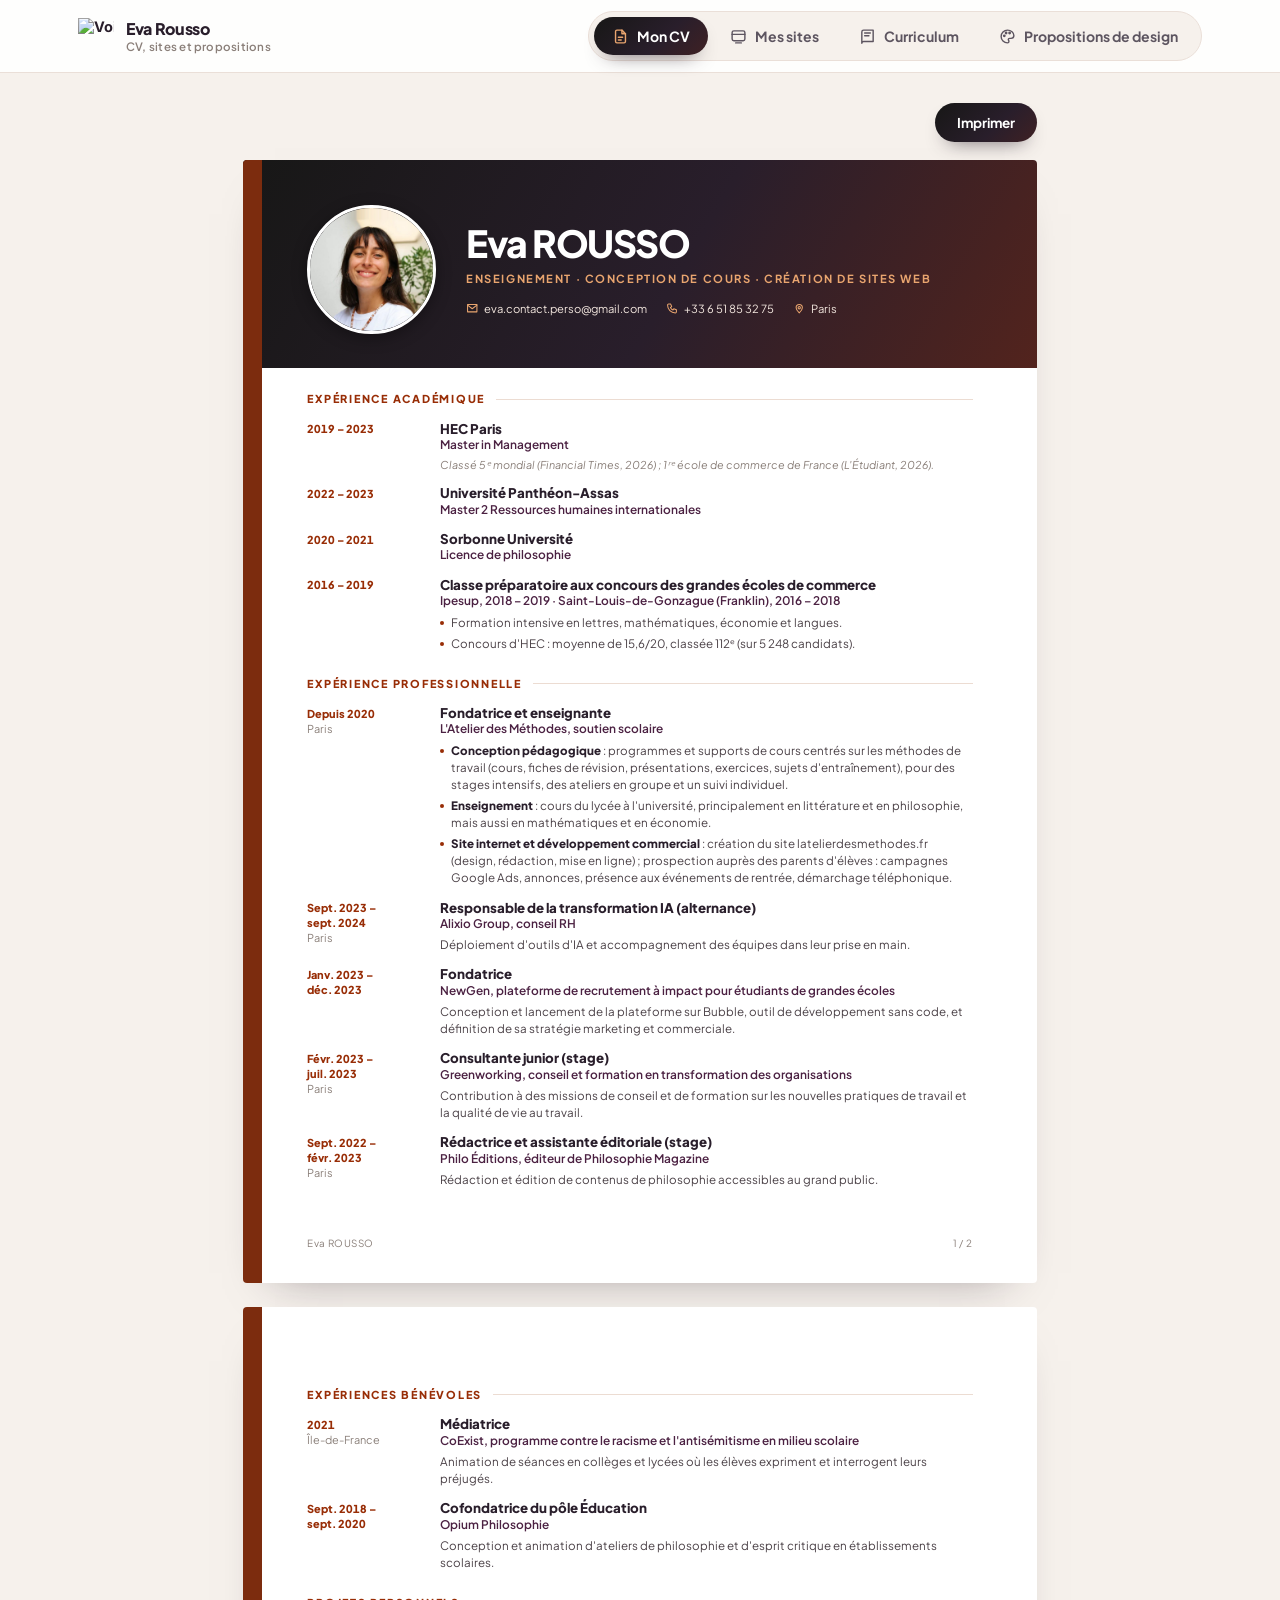
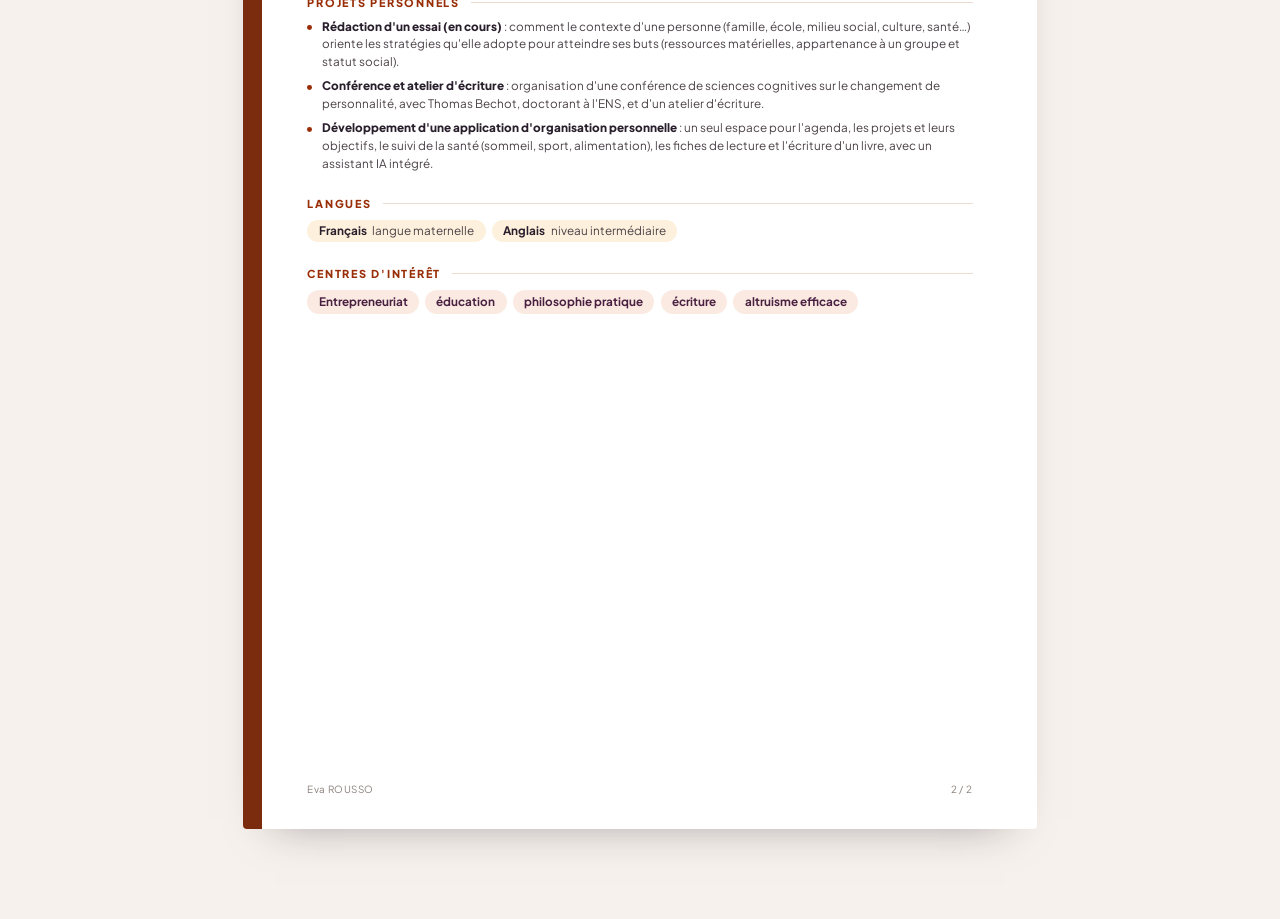
==== index.html @ 0d341af8 "Add files via upload" ====
<!doctype html>
<html lang="en">
<head>
<meta charset="utf-8">
<meta name="viewport" content="width=device-width, initial-scale=1">
<title>Eva · CV, sites et propositions de design</title>
<link rel="icon" href="data:image/svg+xml,%3Csvg xmlns='http://www.w3.org/2000/svg' viewBox='0 0 64 64'%3E%3Cdefs%3E%3CradialGradient id='g' cx='35%25' cy='30%25' r='80%25'%3E%3Cstop offset='0' stop-color='%23d9591f'/%3E%3Cstop offset='1' stop-color='%23982d06'/%3E%3C/radialGradient%3E%3C/defs%3E%3Ccircle cx='32' cy='32' r='30' fill='url(%23g)'/%3E%3C/svg%3E">
<link rel="preconnect" href="https://fonts.googleapis.com">
<link rel="preconnect" href="https://fonts.gstatic.com" crossorigin>
<link href="https://fonts.googleapis.com/css2?family=Archivo:wght@500;800;900&family=Bricolage+Grotesque:wght@500;700;800&family=DM+Sans:wght@400;500;700&family=Figtree:wght@400;600;800&family=Inter:wght@400;500;700;800&family=Manrope:wght@500;700;800&family=Montserrat:wght@500;700;800;900&family=Nunito:wght@500;700;800&family=Outfit:wght@400;500;700;800&family=Plus+Jakarta+Sans:wght@400;500;700;800&family=Poppins:wght@500;700;800&family=Sen:wght@400;700;800&family=Sora:wght@400;600;700;800&family=Urbanist:wght@500;700;900&display=swap" rel="stylesheet">
<link rel="stylesheet" href="styles.css?v=1793704146">
<link rel="stylesheet" href="sections.css">
<link rel="stylesheet" href="course.css">
<link rel="stylesheet" href="guests.css">
<link rel="stylesheet" href="holistic.css">
<link rel="stylesheet" href="extras.css">
<link rel="stylesheet" href="pagewise.css">
<link rel="stylesheet" href="meta.css">
<link rel="stylesheet" href="cv-designs.css">
<link rel="stylesheet" href="site.css">
<link rel="stylesheet" href="curriculum.css">
</head>
<body>
<header id="metabar"></header>
<div id="app"></div>
<nav id="tb" class="tb" aria-label="Design switcher"></nav>
<script src="app.js?v=1793704146"></script>
<script src="pgdata.js"></script>
<script src="sections.js"></script>
<script src="pagewise.js"></script>
<script src="course.js"></script>
<script src="guests.js"></script>
<script src="holistic.js"></script>
<script src="extras.js"></script>
<script src="final.js"></script>
<script src="cv-data.js"></script>
<script src="cv-designs.js"></script>
<script src="cur-w1.js"></script>
<script src="cur-w2.js"></script>
<script src="cur-w3.js"></script>
<script src="cur-w4.js"></script>
<script src="cur-w5.js"></script>
<script src="cur-hw.js"></script>
<script src="curriculum.js"></script>
<script src="meta.js"></script>
</body>
</html>
---- styles.css ----
/* ===== VOICES UNVEILED PALETTE — measured on voicesunveiled.org (rendered colors, 8 pages) =====
   Core ........ aubergine #291e2b (text, header, footer, dark bands) · terracotta #c84409 (buttons, CTAs)
                 teal #1f757d (headings, links) · coral #cc5a5d (accent text)
   Supporting .. deep terracotta #982d06 · amber #d99058 · sand #e3b797 · plum #4b2142
                 cream #faf6ef · blush #fbf2ef · warm gray #6f6663 · white #ffffff
   Derived (tints/shades of the above, for borders and soft fills): #f6ebdf #efdfcf #eadfd3                */
:root{--aubergine:#291e2b;--terracotta:#c84409;--teal:#1f757d;--coral:#cc5a5d;--terracotta-deep:#982d06;--amber:#d99058;--sand:#e3b797;--plum:#4b2142;--cream:#faf6ef;--blush:#fbf2ef;--warm-gray:#6f6663;--white:#fff}
/* Brand palette from voicesunveiled.org: #c84409 · #1f757d · #291e2b (+ tints/shades of those) */
*{box-sizing:border-box}
html{scroll-behavior:smooth}
body{margin:0;background:#fff}
img{max-width:100%;display:block}
a{color:inherit}

/* ===== base site tokens ===== */
.site{
  --primary:var(--terracotta);--accent:var(--teal);--black:#171716;--deep:#291e2b;--deep2:#3f1d39;--g2:var(--deep2);--ink:#1d1220;--hi:#e9a56f;--soft:#fdf3ee;--hd:var(--fg);--dark:var(--deep);--navy:var(--deep);
  --bg:#fff;--fg:var(--aubergine);--mut:var(--warm-gray);--surf:#fff;--tint:#faeae2;--tint2:#f4d7c8;--line:#eadfd8;--alt:var(--soft);
  --r:14px;--fh:'Fraunces',serif;--fb:'Lato',sans-serif;--hw:600;--hc:none;--hls:-.015em;
  --sp:96px;--w:1120px;--hbg:rgba(255,255,255,.92);--hfg:var(--fg);--btn:var(--primary);--btn-fg:#fff;--btn-r:999px;
  --link:var(--primary);--shadow:0 12px 36px -16px rgba(41,30,43,.28);
  background:var(--bg);color:var(--fg);font:400 17px/1.65 var(--fb);min-height:100vh;overflow-x:hidden}
.site h1,.site h2,.site h3{font-family:var(--fh);font-weight:var(--hw);text-transform:var(--hc);letter-spacing:var(--hls);line-height:1.08;margin:0}
.site p{margin:0 0 1em}
.wrap{max-width:var(--w);margin:0 auto;padding:0 24px}
.eyebrow{font:700 12.5px/1 var(--fb);letter-spacing:.16em;text-transform:uppercase;color:var(--link);margin:0 0 18px}
.lead{font-size:1.2em;color:var(--mut);max-width:60ch}
.sec{padding:var(--sp) 0}
.sec.alt{background:var(--alt);color:var(--altfg,var(--fg))}
:where(.sec.alt) .pil-i,:where(.sec.alt) .post,:where(.sec.alt) .spk-i,:where(.sec.alt) .card,:where(.sec.alt) .amt{color:var(--fg)}
.sec.alt .sec-h .lead,.sec.alt .big p+footer{color:var(--altmut,var(--mut))}
.sec.alt .sec-h .eyebrow,.sec.alt .big footer{color:var(--altlink,var(--link))}
.sec.alt .cols p:first-child::first-letter{color:inherit}
.sec-h{margin-bottom:44px;max-width:760px}
.sec-h h2,.cta h2{font-size:clamp(30px,4vw,48px)}
.sec-h .lead{margin-top:18px}
.card{background:var(--surf);border:1px solid var(--line);border-radius:var(--r);padding:34px;box-shadow:var(--shadow)}
.card.dark{background:var(--navy);color:#fff;border-color:transparent}.card.dark .eyebrow{color:var(--hi)}
.card h3,.mv h3{font-size:clamp(24px,2.6vw,32px);margin-bottom:14px}
.btn{display:inline-flex;align-items:center;justify-content:center;gap:8px;padding:13px 26px;border-radius:var(--btn-r);font:700 15px/1 var(--fb);text-decoration:none;border:2px solid var(--btn);cursor:pointer;transition:transform .15s,box-shadow .15s,background .15s}
.btn.primary{background:var(--btn);color:var(--btn-fg)}
.btn.ghost{background:transparent;color:var(--btn);border-color:currentColor}
.btn.sm{padding:10px 20px;font-size:14px}.btn.lg{padding:17px 34px;font-size:16.5px}
.btn:hover{transform:translateY(-2px);box-shadow:0 10px 24px -10px rgba(0,0,0,.4)}
.actions{display:flex;gap:14px;flex-wrap:wrap;margin-top:30px}

/* ===== header ===== */
.hdr{position:sticky;top:0;z-index:30;background:var(--hbg);backdrop-filter:blur(12px);color:var(--hfg);border-bottom:1px solid var(--line)}
.hdr-in{display:flex;align-items:center;gap:28px;height:80px}
.brand{display:flex;align-items:center;gap:12px;text-decoration:none;font:var(--hw) 21px/1 var(--fh);letter-spacing:-.01em;white-space:nowrap}
.brand img{border-radius:12px}.brand em{font-style:normal;color:var(--link)}
.hdr nav{display:flex;gap:6px;margin-left:auto}
.hdr nav a{padding:8px 14px;border-radius:99px;text-decoration:none;font-weight:700;font-size:15px;opacity:.8}
.hdr nav a:hover,.hdr nav a.on{opacity:1;background:color-mix(in srgb,var(--primary) 12%,transparent)}
.h-center .hdr-in{flex-direction:column;height:auto;padding:18px 24px;gap:10px}
.h-center nav{margin:0}.h-center .btn{display:none}
.h-min .hdr{border:0;background:transparent;position:absolute;left:0;right:0}
.h-min .brand span{display:none}.h-min .hdr-in{height:96px}
.h-pill .hdr{background:transparent;border:0;top:14px;backdrop-filter:none;padding:0 16px}
.h-pill .hdr-in{height:64px;background:rgba(255,255,255,.65);backdrop-filter:blur(18px);border:1px solid rgba(255,255,255,.8);border-radius:999px;padding:0 10px 0 20px;max-width:980px;box-shadow:var(--shadow)}
.h-pill .brand img{width:36px;height:36px}
.h-side .hdr{position:fixed;left:0;top:0;bottom:0;width:272px;z-index:40;background:var(--primary);color:#fff;border:0;display:flex;backdrop-filter:none}
.h-side .hdr-in{flex-direction:column;align-items:flex-start;height:auto;padding:36px 28px;gap:36px;width:100%}
.h-side nav{flex-direction:column;margin:0;width:100%}.h-side nav a{font-size:18px;border-radius:10px}
.h-side .brand em{color:#f6dcc6}.h-side .btn.primary{background:#fff;color:var(--primary);border-color:#fff;margin-top:auto}
.h-side nav a:hover,.h-side nav a.on{background:rgba(255,255,255,.16)}
.h-side main,.h-side .ftr{margin-left:272px}
.ov .hdr{position:absolute;left:0;right:0;background:transparent;border:0;--hfg:#fff;backdrop-filter:none}
.ov .brand em{color:var(--hi)}.ov .hdr nav a:hover,.ov .hdr nav a.on{background:rgba(255,255,255,.18)}
.ov .btn.primary{background:#fff;color:var(--primary);border-color:#fff}

/* ===== hero ===== */
.hero{position:relative;overflow:hidden;padding:96px 0 150px;background:var(--hero-bg,var(--tint))}
.hero.dk{color:#fff}.dk .eyebrow{color:var(--hi)}.dk .lead{color:rgba(255,255,255,.88)}.dk .btn.ghost{color:#fff}.dk .btn.primary{background:#fff;color:var(--primary);border-color:#fff}
.hero-in{position:relative;z-index:2}
.edge{position:absolute;left:0;right:0;bottom:-1px;height:70px;background:var(--bg);z-index:1;pointer-events:none}
.e-curve{height:96px;clip-path:ellipse(58% 100% at 50% 100%)}
.e-slant{height:90px;clip-path:polygon(0 100%,100% 8%,100% 100%)}
.e-wave{height:100px;-webkit-mask:url("data:image/svg+xml,%3Csvg xmlns='http://www.w3.org/2000/svg' viewBox='0 0 1440 120' preserveAspectRatio='none'%3E%3Cpath d='M0 64c120 40 240 40 360 8s240-56 360-40 240 72 360 72 240-48 360-72v88H0Z'/%3E%3C/svg%3E") center/100% 100% no-repeat;mask:url("data:image/svg+xml,%3Csvg xmlns='http://www.w3.org/2000/svg' viewBox='0 0 1440 120' preserveAspectRatio='none'%3E%3Cpath d='M0 64c120 40 240 40 360 8s240-56 360-40 240 72 360 72 240-48 360-72v88H0Z'/%3E%3C/svg%3E") center/100% 100% no-repeat}
.e-line{height:0;border-bottom:6px solid var(--primary);background:none}
.e-none{display:none}
.hl{position:relative;display:inline-block}
.ov .hero{padding-top:190px}
.h-min .hero{padding-top:170px}
.hero h1{font-size:clamp(40px,5.8vw,78px);margin-bottom:26px;max-width:16ch}
.hero .lead{font-size:1.28em}
.hv-center{text-align:center}.hv-center h1,.hv-center .lead{margin-left:auto;margin-right:auto}.hv-center .actions{justify-content:center}
.hv-split .hero-in{display:grid;grid-template-columns:1.15fr .85fr;gap:56px;align-items:center}
.aside.card.qcard{margin:0;padding:44px;background:var(--navy);color:#fff}
.qcard blockquote{margin:0 0 18px;font:var(--hw) clamp(22px,2.6vw,31px)/1.3 var(--fh)}
.qcard figcaption{font-weight:700;font-size:13px;letter-spacing:.1em;text-transform:uppercase;color:var(--hi)}
.faces{display:grid;grid-template-columns:1fr 1fr;gap:14px}.faces img{border-radius:var(--r);aspect-ratio:3/4;object-fit:cover;width:100%}.faces img:last-child{margin-top:34px}
.aside .pic img,.aside.pic img{border-radius:12px;aspect-ratio:1;object-fit:cover;width:100%}.aside.pic{padding:12px}
.hv-full{background:linear-gradient(180deg,rgba(41,30,43,.72),rgba(41,30,43,.94)),var(--cover) center/cover;color:#fff;min-height:84vh;display:flex;align-items:center}
.hv-type h1{font-size:clamp(56px,11vw,168px);max-width:none;line-height:.92}
.hv-bars{text-align:center;padding-bottom:70px}
.hv-bars h1,.hv-bars .lead{margin-left:auto;margin-right:auto}.hv-bars .actions{justify-content:center}.hv-bars .btn.primary{background:#fff;color:var(--primary);border-color:#fff}
.bars{display:flex;align-items:center;justify-content:center;gap:6px;height:130px;margin-top:64px}
.bars i{width:6px;height:var(--h);border-radius:4px;background:linear-gradient(180deg,var(--hi),var(--accent));animation:eq 1.7s ease-in-out infinite alternate}
@keyframes eq{to{transform:scaleY(.3)}}

/* ===== mission blocks ===== */
.facts{padding:0 0 20px;margin-top:-44px;position:relative;z-index:3}
.facts ul{list-style:none;margin:0;padding:0;display:grid;grid-template-columns:repeat(4,1fr);gap:18px;text-align:center}
.facts li{background:var(--surf);border:1px solid var(--line);border-radius:var(--r);padding:20px 12px;box-shadow:var(--shadow)}
.facts b{display:block;font:var(--hw) clamp(22px,2.6vw,32px)/1.1 var(--fh);color:var(--primary)}.facts span{font-size:14px;color:var(--mut)}
.big{margin:0;text-align:center;max-width:900px;margin-inline:auto}
.big p{font:var(--hw) clamp(28px,4vw,50px)/1.18 var(--fh);letter-spacing:-.015em;margin-bottom:22px}
.big footer{font-weight:700;letter-spacing:.14em;text-transform:uppercase;font-size:13px;color:var(--link)}
.story{display:grid;grid-template-columns:1fr 1.1fr;gap:64px;align-items:start}
.cols p:first-child::first-letter{font:var(--hw) 3.4em/.8 var(--fh);float:left;margin:.1em .12em 0 0;color:var(--primary)}
.mv{display:grid;grid-template-columns:1fr 1fr;gap:24px}
.pil{display:grid;gap:22px}
.pil-i{background:var(--surf);border:1px solid var(--line);border-radius:var(--r);padding:30px}
.pil-i h3{font-size:22px;margin:16px 0 10px}.pil-i p{color:var(--mut);margin:0;font-size:16px}
.pil-i .ic{display:inline-grid;place-items:center;width:54px;height:54px;border-radius:50%;background:var(--tint);color:var(--primary)}
.pil-i .num{display:none}
.pil-grid{grid-template-columns:repeat(4,1fr)}
.pil-tiles{grid-template-columns:repeat(4,1fr);gap:0}.pil-tiles .pil-i{border-radius:0;border:0;color:#fff;min-height:290px}.pil-tiles .pil-i p{color:rgba(255,255,255,.88)}.pil-tiles .ic{background:rgba(255,255,255,.18);color:#fff}
.pil-tiles .pil-i:nth-child(1){background:var(--primary)}.pil-tiles .pil-i:nth-child(2){background:var(--navy)}.pil-tiles .pil-i:nth-child(3){background:var(--accent)}.pil-tiles .pil-i:nth-child(4){background:var(--dark)}
.pil-list{grid-template-columns:1fr}.pil-list .pil-i{display:grid;grid-template-columns:54px 280px 1fr;gap:24px;align-items:center;padding:22px 28px}.pil-list h3{margin:0}.pil-list p{margin:0}
.pil-numbered{grid-template-columns:1fr 1fr;gap:0 48px}.pil-numbered .pil-i{background:none;border:0;border-top:2px solid var(--fg);border-radius:0;padding:22px 0 34px;position:relative}.pil-numbered .ic{display:none}.pil-numbered .num{display:block;font:var(--hw) 14px/1 var(--fb);color:var(--link);letter-spacing:.14em}
.pil-stack{grid-template-columns:1fr}.pil-stack .pil-i{background:none;border:0;border-bottom:1px solid var(--line);border-radius:0;padding:36px 0;display:grid;grid-template-columns:1fr 1.3fr;gap:40px}.pil-stack h3{font-size:clamp(28px,3.4vw,44px);margin:0}.pil-stack .ic{display:none}.pil-stack p{font-size:19px}
.pil-bento{grid-template-columns:repeat(4,1fr)}.pil-bento .pil-i:nth-child(1){grid-column:span 2;background:var(--primary);color:#fff;border:0}.pil-bento .pil-i:nth-child(1) p{color:#f7e8db}.pil-bento .pil-i:nth-child(1) .ic{background:rgba(255,255,255,.2);color:#fff}.pil-bento .pil-i:nth-child(4){grid-column:span 2;background:var(--tint)}
.pil-scroll{display:flex;overflow-x:auto;scroll-snap-type:x mandatory;gap:18px;padding-bottom:18px;margin-right:-24px}.pil-scroll .pil-i{flex:0 0 320px;scroll-snap-align:start}
.pil-timeline{grid-template-columns:1fr;gap:0;border-left:3px solid var(--tint2);margin-left:14px}.pil-timeline .pil-i{background:none;border:0;border-radius:0;padding:10px 0 34px 44px;position:relative}.pil-timeline .pil-i::before{content:"";position:absolute;left:-12px;top:20px;width:21px;height:21px;border-radius:50%;background:var(--primary);border:4px solid var(--bg)}.pil-timeline .ic{display:none}.pil-timeline h3{margin-top:0}
.media{display:flex;align-items:center;justify-content:space-between;gap:32px;padding:44px;border-radius:var(--r);background:var(--tint);flex-wrap:wrap}.media h3{font-size:clamp(24px,3vw,36px);margin-bottom:8px}.media p{margin:0;color:var(--mut)}

/* ===== speakers ===== */
.spk{display:grid;gap:24px}
.spk-i figure{margin:0;overflow:hidden}.spk-i figure img{width:100%;height:100%;object-fit:cover}
.spk-i h3{font-size:clamp(24px,2.6vw,32px);margin-bottom:12px}.spk-i .spk-b p:not(.eyebrow){color:var(--mut)}
.spk-i.invite{background:var(--primary);color:#fff;border-radius:var(--r);display:flex}.invite .spk-b{padding:34px;display:flex;flex-direction:column;justify-content:center}.invite .eyebrow{color:#f6dcc6}.invite p{color:#f7e8db!important}.invite .btn{background:#fff;color:var(--primary);border-color:#fff;align-self:flex-start;margin-top:8px}
.spk-cards{grid-template-columns:repeat(3,1fr)}.spk-cards .spk-i:not(.invite){background:var(--surf);border:1px solid var(--line);border-radius:var(--r);overflow:hidden;box-shadow:var(--shadow)}.spk-cards figure{aspect-ratio:4/5}.spk-cards .spk-b{padding:26px}
.spk-rows{grid-template-columns:1fr;gap:56px}.spk-rows .spk-i:not(.invite){display:grid;grid-template-columns:340px 1fr;gap:48px;align-items:center}.spk-rows figure{aspect-ratio:1;border-radius:var(--r)}.spk-rows .spk-i:nth-child(2){direction:rtl}.spk-rows .spk-i:nth-child(2)>*{direction:ltr}.spk-rows .invite{border-radius:var(--r)}
.spk-duo{grid-template-columns:1fr 1fr}.spk-duo .spk-i:not(.invite){position:relative;display:flex;flex-direction:column}.spk-duo figure{aspect-ratio:1/1}.spk-duo .spk-b{padding:26px 0}.spk-duo .invite{grid-column:1/-1}
.spk-posters{grid-template-columns:repeat(3,1fr)}.spk-posters .spk-i:not(.invite){position:relative;border-radius:var(--r);overflow:hidden;min-height:560px;display:flex;align-items:flex-end;color:#fff}.spk-posters figure{position:absolute;inset:0}.spk-posters .spk-b{position:relative;padding:30px;background:linear-gradient(0deg,rgba(25,16,28,.95) 55%,transparent)}.spk-posters .spk-b p:not(.eyebrow){color:rgba(255,255,255,.82);font-size:15px}.spk-posters .eyebrow{color:var(--hi)}
.spk-scroll{display:flex;overflow-x:auto;scroll-snap-type:x mandatory;margin-right:-24px;padding-bottom:18px}.spk-scroll .spk-i{flex:0 0 420px;scroll-snap-align:start}.spk-scroll .spk-i:not(.invite){border:1px solid var(--line);border-radius:var(--r);overflow:hidden;background:var(--surf)}.spk-scroll figure{aspect-ratio:4/3}.spk-scroll .spk-b{padding:26px}.spk-scroll .invite{flex-basis:340px}

/* ===== blog ===== */
.blog{display:grid;gap:26px}
.post{display:flex;flex-direction:column;text-decoration:none;background:var(--surf);border:1px solid var(--line);border-radius:var(--r);overflow:hidden;transition:transform .2s,box-shadow .2s}
.post:hover{transform:translateY(-4px);box-shadow:var(--shadow)}
.post .pic{aspect-ratio:16/10;background:var(--tint);overflow:hidden}.post .pic img{width:100%;height:100%;object-fit:cover}
.post-b{padding:24px}.post h3{font-size:22px;margin:10px 0 12px}.post p{color:var(--mut);font-size:16px}
.tag{font:700 11.5px/1 var(--fb);letter-spacing:.14em;text-transform:uppercase;color:var(--link)}.more{font-weight:700;color:var(--link);font-size:15px}
.blog-grid{grid-template-columns:repeat(2,1fr)}
.blog-list{grid-template-columns:1fr;gap:0}.blog-list .post{flex-direction:row;border:0;border-bottom:1px solid var(--line);border-radius:0;background:none;align-items:center;gap:32px;padding:28px 0}.blog-list .post:hover{transform:none;box-shadow:none}.blog-list .pic{flex:0 0 220px;border-radius:var(--r)}.blog-list h3{font-size:clamp(22px,2.6vw,32px)}
.blog-feature{grid-template-columns:1.4fr 1fr 1fr}.blog-feature .post:first-child{grid-row:span 2;grid-column:1}.blog-feature .post:first-child .pic{aspect-ratio:4/3}.blog-feature .post:first-child h3{font-size:clamp(26px,3vw,38px)}.blog-feature .post:not(:first-child){grid-column:span 1}.blog-feature .post:nth-child(2){grid-column:2/4}.blog-feature .post:nth-child(3){grid-column:2}.blog-feature .post:nth-child(4){grid-column:3}.blog-feature .post:not(:first-child) .pic{display:none}.blog-feature .post:nth-child(3) .pic,.blog-feature .post:nth-child(4) .pic{display:block;aspect-ratio:16/9}
.blog-bento{grid-template-columns:repeat(6,1fr)}.blog-bento .post:nth-child(1){grid-column:span 4}.blog-bento .post:nth-child(2){grid-column:span 2}.blog-bento .post:nth-child(3){grid-column:span 2}.blog-bento .post:nth-child(4){grid-column:span 4}.blog-bento .post:nth-child(2),.blog-bento .post:nth-child(3){background:var(--primary);color:#fff;border:0}.blog-bento .post:nth-child(2) .pic,.blog-bento .post:nth-child(3) .pic{aspect-ratio:2/1}.blog-bento .post:nth-child(2) p,.blog-bento .post:nth-child(3) p{color:#f7e8db}.blog-bento .post:nth-child(2) .tag,.blog-bento .post:nth-child(3) .tag,.blog-bento .post:nth-child(2) .more,.blog-bento .post:nth-child(3) .more{color:#f6dcc6}
.blog-mag{grid-template-columns:repeat(4,1fr);gap:0}.blog-mag .post{border:0;border-right:1px solid var(--fg);border-radius:0;background:none;padding:0 22px}.blog-mag .post:first-child{padding-left:0}.blog-mag .post:last-child{border:0}.blog-mag .post:hover{transform:none;box-shadow:none}.blog-mag .post-b{padding:18px 0}.blog-mag .pic{aspect-ratio:4/5}.blog-mag h3{font-size:21px}
.blog-scroll{display:flex;overflow-x:auto;scroll-snap-type:x mandatory;margin-right:-24px;padding-bottom:18px}.blog-scroll .post{flex:0 0 380px;scroll-snap-align:start}
.blog-timeline{grid-template-columns:1fr;gap:0;border-left:3px solid var(--tint2);margin-left:14px}.blog-timeline .post{flex-direction:row;background:none;border:0;border-radius:0;padding:0 0 40px 44px;position:relative;gap:28px}.blog-timeline .post::before{content:"";position:absolute;left:-12px;top:6px;width:21px;height:21px;border-radius:50%;background:var(--primary);border:4px solid var(--bg)}.blog-timeline .pic{flex:0 0 260px;border-radius:var(--r)}.blog-timeline .post-b{padding:0}.blog-timeline .post:hover{transform:none;box-shadow:none}

/* ===== donate ===== */
.cta{padding:var(--sp) 0}
.cta .lead{margin-top:18px}
.cta-band{background:linear-gradient(120deg,var(--primary),var(--accent));color:#fff;text-align:center}.cta-band .cta-in{max-width:760px;margin:auto}.cta-band .eyebrow{color:#f6dcc6}.cta-band .lead{color:#f9efe6;margin-inline:auto}.cta-band .actions{justify-content:center}.cta-band .btn.primary{background:#fff;color:var(--primary);border-color:#fff}.cta-band .btn.ghost{color:#fff}
.cta-card .cta-in{background:var(--navy);color:#fff;padding:64px;border-radius:calc(var(--r) + 10px);box-shadow:var(--shadow)}.cta-card .eyebrow{color:var(--hi)}.cta-card .lead{color:#e8d3c3}.cta-card .btn.primary{background:#fff;color:var(--primary);border-color:#fff}.cta-card .btn.ghost{color:#fff}
.cta-inline .cta-in{border-top:2px solid var(--fg);padding-top:44px;display:grid;grid-template-columns:1fr 1fr;gap:20px 56px}.cta-inline h2{grid-column:1}.cta-inline .eyebrow{grid-column:1/-1;margin:0}.cta-inline .lead{grid-column:2;margin:0}.cta-inline .actions{grid-column:2;margin:0}
.cta-amounts{background:var(--tint)}.cta-amounts .cta-in{display:grid;grid-template-columns:1.1fr .9fr;gap:56px;align-items:center}
.amt{background:var(--surf);border:1px solid var(--line);border-radius:calc(var(--r) + 6px);padding:32px;box-shadow:var(--shadow);color:var(--fg);text-align:left}
.amt h3{font-size:26px;margin-bottom:8px}.amt p{color:var(--mut);font-size:15.5px}
.chips{display:flex;gap:10px;flex-wrap:wrap;margin:18px 0 22px}
.chip{font:700 16px/1 var(--fb);padding:13px 20px;border-radius:12px;border:2px solid var(--line);background:var(--surf);color:var(--fg);cursor:pointer;text-decoration:none}
.chip.on{border-color:var(--primary);background:var(--tint);color:var(--primary)}
.amt .give{width:100%}.amt .sub{display:block;text-align:center;margin-top:14px;font-weight:700;color:var(--link);text-decoration:none}.amt small{display:block;text-align:center;margin-top:12px;color:var(--mut)}
.float{position:fixed;right:22px;bottom:78px;z-index:35;background:var(--primary);color:#fff;font-weight:800;padding:15px 24px;border-radius:99px;text-decoration:none;box-shadow:0 14px 34px -10px rgba(41,30,43,.6)}
.news{padding:56px 0;background:var(--alt)}.news-in{display:flex;align-items:center;justify-content:space-between;gap:24px;flex-wrap:wrap}.news h3{font-size:clamp(22px,3vw,32px)}.news .eyebrow{margin-bottom:10px}
.ftr{background:var(--dark);color:#cfc6c0;padding:56px 0 110px;font-size:15px}.ftr-in{display:grid;grid-template-columns:1fr 2fr;gap:40px}.ftr b{color:#fff;font:600 22px var(--fh)}.ftr p{margin:8px 0}.cp{opacity:.6}


/* ===== hero visuals (shared) ===== */
.vis{position:relative;height:470px}
.vi{position:absolute;overflow:hidden;background:var(--tint2);box-shadow:0 26px 50px -24px rgba(41,30,43,.6)}
.vi img{width:100%;height:100%;object-fit:cover}
.stk{position:absolute;z-index:4;background:#fff;color:var(--primary);font-weight:800;font-size:13.5px;padding:10px 16px;border-radius:99px;box-shadow:0 12px 30px -10px rgba(41,30,43,.5)}
.s1{left:6%;bottom:12%}.s2{right:0;top:48%;background:var(--primary);color:#fff}
.v-collage .a{left:0;top:40px;width:54%;height:62%;border-radius:34px}
.v-collage .b{right:0;top:0;width:42%;height:46%;border-radius:999px}
.v-collage .c{right:6%;bottom:0;width:50%;height:46%;border-radius:34px 34px 34px 150px}
.v-duo .a{left:0;top:0;width:60%;height:100%;border-radius:40px}
.v-duo .b{right:0;bottom:0;width:48%;height:54%;border-radius:40px;border:8px solid var(--primary)}
.v-photo .cover{inset:0;border-radius:44px 44px 44px 170px}
.v-arches .vi{bottom:0;border-radius:999px 999px 0 0;width:31%}
.v-arches .a{left:0;height:66%}.v-arches .b{left:34.5%;height:100%}.v-arches .c{right:0;height:80%}
.v-circles::before{content:"";position:absolute;inset:4%;border:2px dashed rgba(255,255,255,.45);border-radius:50%}
.v-circles .vi{border-radius:50%;border:6px solid rgba(255,255,255,.9)}
.v-circles .a{left:6%;top:12%;width:56%;aspect-ratio:1}.v-circles .b{right:0;top:0;width:36%;aspect-ratio:1}.v-circles .c{right:8%;bottom:2%;width:40%;aspect-ratio:1}
.v-blob .a{inset:0 4% 0 4%;border-radius:63% 37% 54% 46%/55% 48% 52% 45%;animation:morph 9s ease-in-out infinite alternate}
.v-blob .b{left:0;bottom:4%;width:30%;aspect-ratio:1;border-radius:50%;border:6px solid #fff}
@keyframes morph{to{border-radius:40% 60% 38% 62%/58% 38% 62% 42%}}
.v-orbit{height:480px}
.v-orbit .ring{position:absolute;inset:6%;border:2px dashed rgba(255,255,255,.4);border-radius:50%}
.v-orbit .core{left:20%;top:20%;width:60%;aspect-ratio:1;border-radius:50%;border:8px solid rgba(255,255,255,.9)}
.orb{position:absolute;z-index:4;display:inline-flex;align-items:center;gap:8px;background:#fff;color:var(--primary);font-weight:800;font-size:14px;padding:11px 16px;border-radius:99px;box-shadow:0 14px 30px -10px rgba(41,30,43,.55);animation:bob 4s ease-in-out infinite alternate}
.o1{left:0;top:16%}.o2{right:2%;top:6%;animation-delay:-1s}.o3{right:-2%;bottom:20%;animation-delay:-2s}.o4{left:6%;bottom:6%;animation-delay:-3s}
@keyframes bob{to{transform:translateY(-10px)}}
.v-polaroid .pl{position:absolute;width:46%;background:#fff;padding:12px 12px 14px;box-shadow:0 24px 40px -18px rgba(41,30,43,.55);border-radius:6px}
.pl img{aspect-ratio:1;object-fit:cover;width:100%}.pl i{display:block;font:700 15px/1 var(--fb);font-style:normal;color:var(--fg);padding-top:12px;text-align:center}
.pl::before{content:"";position:absolute;left:50%;top:-14px;width:84px;height:26px;margin-left:-42px;background:color-mix(in srgb,var(--primary) 35%,transparent);transform:rotate(-3deg)}
.v-polaroid .a{left:0;top:40px;transform:rotate(-7deg)}.v-polaroid .b{right:0;top:0;transform:rotate(6deg)}.v-polaroid .c{left:22%;bottom:0;transform:rotate(-1.5deg);z-index:2}
.v-fan .fc{position:absolute;width:48%;background:#fff;border-radius:26px;padding:12px;box-shadow:0 30px 50px -24px rgba(41,30,43,.6);top:40px}
.fc img{aspect-ratio:4/5;object-fit:cover;width:100%;border-radius:18px}.fc b{display:block;padding:12px 6px 4px;color:var(--fg);font-size:15px}
.f1{left:0;transform:rotate(-10deg)}.f3{right:0;top:70px!important;transform:rotate(11deg)}.f2{left:26%;top:0!important;transform:rotate(2deg);z-index:2}
.v-columns{display:grid;grid-template-columns:repeat(3,1fr);gap:14px;height:540px;overflow:hidden;-webkit-mask:linear-gradient(transparent,#000 14%,#000 86%,transparent);mask:linear-gradient(transparent,#000 14%,#000 86%,transparent)}
.v-columns .col{display:grid;gap:14px;align-content:start;animation:slideY 24s linear infinite}.v-columns .col:nth-child(2){animation-direction:reverse}
.v-columns .vi{position:relative;height:210px;border-radius:26px}
@keyframes slideY{to{transform:translateY(calc(-50% - 7px))}}
.v-persp{height:520px;perspective:1100px;overflow:hidden}
.v-persp .pg{display:grid;grid-template-columns:repeat(3,1fr);gap:14px;transform:rotateX(54deg) rotateZ(-30deg) scale(1.25);transform-origin:50% 40%;margin-top:70px}
.v-persp .vi{position:relative;aspect-ratio:1;border-radius:18px}
.v-stats{height:auto;display:grid;grid-template-columns:repeat(4,1fr);gap:16px;margin-top:56px}
.st{background:rgba(255,255,255,.14);border:1px solid rgba(255,255,255,.3);border-radius:24px;padding:26px 18px;backdrop-filter:blur(8px);text-align:center}
.st b{display:block;font:var(--hw) clamp(22px,2.6vw,34px)/1.1 var(--fh);color:#fff;margin-bottom:6px}.st span{font-size:14px;color:rgba(255,255,255,.8)}
.v-patch{display:contents}
.pb{position:relative;border-radius:36px;overflow:hidden}.pb img{width:100%;height:100%;object-fit:cover}
.p1{grid-column:2;grid-row:1}.p2{grid-column:3;grid-row:1;background:var(--accent);color:#fff;padding:30px;display:flex;flex-direction:column;justify-content:flex-end}
.p2 b{font:var(--hw) 34px/1 var(--fh);margin-bottom:8px}.p2 span{font-size:14.5px;opacity:.92}
.p3{grid-column:2/4;grid-row:2}.p3 span{position:absolute;left:22px;bottom:22px;background:#fff;color:var(--primary);font-weight:800;padding:10px 18px;border-radius:99px}
/* marquee */
.mq{overflow:hidden;white-space:nowrap}
.mq-row{display:inline-flex;gap:.5em;animation:mq 38s linear infinite}.mq.rev .mq-row{animation-direction:reverse}
.mq i{font-style:normal}
@keyframes mq{to{transform:translateX(-50%)}}

/* ================= DESIGNS ================= */
/* shared body defaults: modern sans */
.site{--fh:'Plus Jakarta Sans',sans-serif;--fb:'Plus Jakarta Sans',sans-serif;--hw:800;--hls:-.035em}

/* 01 Lumière */
.d1{--r:24px;--alt:var(--tint);--hero-bg:linear-gradient(135deg,var(--tint2),var(--tint) 55%,#f0d9c6)}
.d1 .hero::before{content:"";position:absolute;right:-160px;top:-180px;width:600px;height:600px;border-radius:50%;background:radial-gradient(circle,color-mix(in srgb,var(--primary) 38%,transparent),transparent 70%)}
.d1 .hl{color:var(--primary)}.d1 .hl::after{content:"";position:absolute;left:0;right:0;bottom:.02em;height:.16em;background:var(--accent);border-radius:9px;opacity:.45}
.d1 .vis .stk{color:var(--primary)}

/* 02 Nuit bleue */
.d2{--fh:'Sora',sans-serif;--fb:'Sora',sans-serif;--hw:700;--alt:var(--plum);--altfg:#fff;--altmut:var(--tint2);--altlink:#f6dcc6;--hero-bg:radial-gradient(800px 420px at 85% 0,color-mix(in srgb,var(--accent) 60%,transparent),transparent 70%),linear-gradient(160deg,var(--black),var(--g2))}
.d2 .hl{background:linear-gradient(90deg,var(--hi),var(--hi));-webkit-background-clip:text;background-clip:text;color:transparent}
.d2 .sec.alt .card.dark{background:#fff;color:var(--fg)}
.d2 .pil-list .pil-i{background:#fff}

/* 03 Mosaïque */
.d3{--bg:var(--tint);--alt:var(--tint2);--r:30px;--shadow:none;--line:transparent;--hero-bg:transparent}
.d3 .hero{padding:24px 0 8px;background:none;color:var(--fg)}
.d3 .hero-in{background:linear-gradient(135deg,var(--deep2),var(--primary) 50%,var(--accent));color:#fff;border-radius:48px;padding:64px 56px;max-width:calc(var(--w) + 40px);margin-inline:auto}
.d3 .hl{color:var(--hi)}
.d3 .v-duo{height:400px}.d3 .hero h1{font-size:clamp(36px,4.8vw,62px)}
.d3 .facts{margin-top:8px}.d3 .media,.d3 .mv .card,.d3 .pil-i,.d3 .post{border:0}.d3 .big{background:var(--primary);color:#fff;padding:64px 40px;border-radius:44px}.d3 .big footer{color:#f6dcc6!important}.d3 .news{background:none}

/* 05 Azur */
.d5{--r:22px;--alt:var(--tint);--hero-bg:linear-gradient(120deg,var(--tint2),var(--tint))}
.d5 .hl{color:var(--accent)}.d5 .vis{height:480px}.d5 .post:hover{border-color:var(--primary)}

/* 09 Don d'abord */
.d9{--hw:800;--r:20px;--alt:var(--tint);--hero-bg:linear-gradient(135deg,var(--tint2),var(--tint))}
.d9 .hero h1{font-size:clamp(36px,4.8vw,62px)}.d9 .hl{color:var(--primary)}
.d9 .aside.card{padding:0;border:0;box-shadow:none;background:none}.d9 .amt{box-shadow:0 26px 60px -24px rgba(41,30,43,.5);border:2px solid var(--primary)}

/* 10 Voile */
.d10{--bg:var(--tint);--alt:transparent;--fh:'Sen',sans-serif;--fb:'Nunito',sans-serif;--hw:800;--r:30px;--hbg:transparent;--surf:rgba(255,255,255,.6);--line:rgba(255,255,255,.95);--shadow:0 20px 50px -24px rgba(41,30,43,.35);--hero-bg:linear-gradient(180deg,color-mix(in srgb,var(--primary) 30%,transparent),color-mix(in srgb,var(--primary) 4%,transparent))}
.d10{background:radial-gradient(600px 500px at 10% 0,color-mix(in srgb,var(--deep) 11%,transparent),transparent 70%),radial-gradient(700px 600px at 95% 25%,color-mix(in srgb,var(--deep) 11%,transparent),transparent 70%),radial-gradient(600px 500px at 30% 85%,color-mix(in srgb,var(--deep) 11%,transparent),transparent 70%),var(--soft);background-attachment:fixed}
.d10 .hero{border-bottom:1px solid #fff;box-shadow:0 30px 60px -40px rgba(41,30,43,.5);padding-bottom:140px}.d10 .hl{color:var(--primary)}
.d10 .card,.d10 .pil-i,.d10 .post,.d10 .amt,.d10 .spk-i:not(.invite),.d10 .media,.d10 .facts li{backdrop-filter:blur(18px);background:var(--surf);border:1px solid var(--line)}.d10 .news{background:none}.d10 .card.dark{background:rgba(41,30,43,.85)}.d10 .cta-card .cta-in{background:rgba(41,30,43,.88);backdrop-filter:blur(18px)}.d10 .hero h1{max-width:18ch}

/* 12 Géométrie */
.d12{--fh:'Montserrat',sans-serif;--fb:'Montserrat',sans-serif;--hw:800;--hls:-.03em;--r:0;--btn-r:0;--shadow:none;--line:transparent;--alt:#fff;font-size:16px;--hero-bg:var(--tint)}
.d12 .hero{border-bottom:14px solid var(--dark);padding-bottom:110px}
.d12 .hero::before{content:"";position:absolute;right:-120px;top:-120px;width:520px;height:520px;border-radius:50%;background:var(--primary);opacity:.92}.d12 .hero::after{content:"";position:absolute;right:300px;bottom:-60px;width:200px;height:200px;background:var(--accent);transform:rotate(45deg);opacity:.85}
.d12 .aside.card{background:#fff;border-radius:0;border:0;box-shadow:16px 16px 0 var(--dark)}.d12 .hero h1{max-width:13ch}.d12 .hl{color:var(--primary)}
.d12 .eyebrow::before{content:"";display:inline-block;width:14px;height:14px;background:var(--primary);margin-right:10px;border-radius:50%;vertical-align:-2px}
.d12 .card,.d12 .post,.d12 .media,.d12 .amt,.d12 .facts li{border:0}.d12 .card{background:var(--tint)}.d12 .facts li{background:var(--tint);box-shadow:none}
.d12 .spk-duo figure{border-radius:50% 50% 0 0}.d12 .btn{font-size:14px;text-transform:uppercase;letter-spacing:.08em}
.d12 .post:nth-child(odd) .pic{border-radius:0 0 50% 0}.d12 .post:nth-child(even) .pic{border-radius:0 0 0 50%}

/* 13 Défilement */
.d13{--fh:'Outfit',sans-serif;--fb:'Outfit',sans-serif;--r:24px;--alt:var(--tint);--hero-bg:linear-gradient(135deg,var(--deep2),var(--primary) 55%,var(--accent));font-size:18px}
.d13 .hero h1{font-size:clamp(46px,6.6vw,92px);max-width:14ch;margin-inline:auto}.d13 .hl{color:var(--hi)}
.d13 .pil-scroll .pil-i{background:var(--tint);border:0;min-height:300px}
.d13 .v-stats{margin-top:44px}

/* 14 Cinéma */
.d14{--fh:'Bricolage Grotesque',sans-serif;--fb:'Bricolage Grotesque',sans-serif;--hw:800;--hls:-.035em;--r:20px;--alt:var(--primary);--altfg:#fff;--altmut:var(--tint2);--altlink:#f6dcc6}
.d14 .hv-full{background:linear-gradient(180deg,rgba(41,30,43,.72),rgba(41,30,43,.9)),var(--cover) center/cover;min-height:88vh}
.d14 .hero h1{font-size:clamp(46px,7vw,100px);max-width:13ch}.d14 .hl{color:var(--hi)}
.d14 .sec.alt .card.dark{background:#fff;color:var(--fg)}.d14 .spk-posters .spk-b{background:linear-gradient(0deg,rgba(41,30,43,.96) 55%,transparent)}

/* 16 Face à face */
.d16{--fh:'Archivo',sans-serif;--fb:'Inter',sans-serif;--hw:900;--hls:-.035em;--r:0;--btn-r:0;--shadow:none;--alt:var(--tint)}
.d16 .hero{padding:0;background:none}.d16 .hv-split .hero-in{max-width:none;padding:0;grid-template-columns:1fr 1fr;gap:0;align-items:stretch}
.d16 .hero-txt{background:var(--primary);color:#fff;padding:140px 8% 120px}.d16 .hero-txt .eyebrow{color:#f6dcc6}.d16 .hero-txt .lead{color:#f7e8db}.d16 .hero-txt .btn.primary{background:#fff;color:var(--primary);border-color:#fff}.d16 .hero-txt .btn.ghost{color:#fff}.d16 .hl{color:var(--hi)}
.d16 .hero h1{font-size:clamp(38px,5.2vw,74px)}
.d16 .aside.card{border-radius:0;border:0;margin:0;box-shadow:none;display:grid;place-items:center;background:var(--navy);padding:60px}
.d16 .qcard.photo{background:linear-gradient(180deg,rgba(41,30,43,.5),rgba(41,30,43,.92)),var(--cover) center/cover;align-content:end;text-align:left;justify-items:start;padding:70px 60px}
.d16 .aside.faces{padding:0;gap:0}.d16 .faces img{border-radius:0;height:100%;aspect-ratio:auto;margin:0!important}.d16 .aside.pic{padding:0}.d16 .aside.pic img{height:100%;border-radius:0;aspect-ratio:auto}
.d16 .spk-duo{gap:0}.d16 .spk-duo .spk-i:not(.invite){flex-direction:column}.d16 .spk-duo .spk-b{padding:32px}.d16 .spk-duo .spk-i:nth-child(1) .spk-b{background:var(--tint)}.d16 .spk-duo .spk-i:nth-child(2) .spk-b{background:var(--primary);color:#fff}.d16 .spk-duo .spk-i:nth-child(2) .spk-b p{color:#f7e8db!important}.d16 .spk-duo .spk-i:nth-child(2) .eyebrow{color:#f6dcc6}
.d16 .hero+.sec,.d16 .hero+.facts{margin-top:0}.d16 .facts{margin-top:-40px}

/* 17 Pastel */
.d17{--bg:var(--soft);--alt:var(--tint);--fh:'Nunito',sans-serif;--fb:'Nunito',sans-serif;--hw:800;--hls:-.02em;--r:30px;--shadow:0 14px 30px -18px color-mix(in srgb,var(--primary) 50%,transparent);--line:var(--tint2);font-size:17.5px;--hero-bg:transparent}
.d17 .hero{background:var(--tint2);margin:20px;border-radius:44px;padding:90px 0 110px}.d17 .hl{color:var(--primary)}
.d17 .pil-i{text-align:center}.d17 .pil-i:nth-child(1) .ic{background:var(--tint2)}.d17 .pil-i:nth-child(2) .ic{background:#d3e6e6;color:var(--accent)}.d17 .pil-i:nth-child(3) .ic{background:var(--tint)}.d17 .pil-i:nth-child(4) .ic{background:#d9e8e8;color:var(--accent)}
.d17 .eyebrow{background:#fff;display:inline-block;padding:9px 16px;border-radius:99px}.d17 .card.dark,.d17 .cta-card .cta-in{background:var(--primary)}
.d17 .post .pic{border-radius:var(--r);margin:12px 12px 0}.d17 .spk-cards figure{border-radius:var(--r);margin:12px 12px 0}.d17 .media{border-radius:44px}

/* 19 Impact */
.d19{--fh:'Montserrat',sans-serif;--fb:'Montserrat',sans-serif;--hw:900;--hls:-.045em;--r:0;--btn-r:0;--shadow:none;--alt:var(--tint);font-size:16px;--hero-bg:linear-gradient(135deg,var(--deep2),var(--primary) 45%,var(--accent))}
.d19 .hero h1{max-width:12ch;font-size:clamp(46px,7.6vw,112px);line-height:.95}.d19 .hl{color:var(--hi)}
.d19 .facts li{background:var(--dark);border:0;color:#fff}.d19 .facts b{color:#fff}.d19 .facts span{color:#e6c3a6;text-transform:uppercase;letter-spacing:.1em;font-size:12px}
.d19 .big p{font-size:clamp(34px,6vw,84px);line-height:1;color:var(--primary)}.d19 .card.dark{background:var(--primary)}
.d19 .cta-band{background:var(--dark)}.d19 .cta-band h2{font-size:clamp(40px,7vw,100px);line-height:.95}.d19 .cta-band .btn.primary{background:var(--primary);color:#fff;border-color:var(--primary)}
.d19 .post,.d19 .pil-i{border:0}.d19 .pil-tiles .pil-i{min-height:340px}.d19 .blog-bento .post:nth-child(1){background:var(--dark);color:#fff}.d19 .blog-bento .post:nth-child(1) p{color:#dcd2cb}.d19 .blog-bento .post:nth-child(4){background:var(--tint)}

/* 20 Ondes */
.d20{--fh:'Sen',sans-serif;--fb:'Nunito',sans-serif;--alt:var(--teal);--altfg:#fff;--altmut:var(--tint2);--altlink:#f6dcc6;--r:22px;--hero-bg:radial-gradient(900px 400px at 70% 0,color-mix(in srgb,var(--accent) 60%,transparent),transparent 70%),var(--deep)}
.d20 .hv-bars{text-align:center}.d20 .hv-bars h1,.d20 .hv-bars .lead{margin-inline:auto}.d20 .hv-bars .actions{justify-content:center}.d20 .hl{color:var(--hi)}
.d20 .sec.alt .card.dark{background:#fff;color:var(--fg)}.d20 .cta-amounts{background:var(--tint)}

/* ---------- ROUND 2 ---------- */
/* 21 Orbite */
.d21{--r:26px;--alt:var(--tint);--hero-bg:linear-gradient(125deg,var(--deep2),var(--primary) 45%,var(--accent))}
.d21 .hl{background:#fff;color:var(--primary);padding:0 .22em;border-radius:.3em;transform:rotate(-2deg)}
.d21 .hero::before{content:"";position:absolute;left:-200px;bottom:-240px;width:620px;height:620px;border-radius:50%;background:rgba(255,255,255,.08)}
.d21 .pil-bento .pil-i:nth-child(4){background:var(--navy);color:#fff}.d21 .pil-bento .pil-i:nth-child(4) p{color:#efd9c8}.d21 .pil-bento .pil-i:nth-child(4) .ic{background:rgba(255,255,255,.16);color:#fff}

/* 22 Arche */
.d22{--fh:'Outfit',sans-serif;--fb:'Outfit',sans-serif;--r:30px;--alt:var(--tint2);--hero-bg:var(--tint2);font-size:18px}
.d22 .hl{color:var(--primary);text-decoration:underline wavy var(--accent) 4px;text-underline-offset:.1em}
.d22 .spk-duo figure{border-radius:999px 999px 28px 28px}.d22 .post .pic{border-radius:240px 240px 0 0;aspect-ratio:16/11}
.d22 .vi{box-shadow:none}.d22 .v-arches .a{background:var(--primary)}.d22 .v-arches .c{background:var(--accent)}

/* 23 Marquee */
.d23{--fh:'Bricolage Grotesque',sans-serif;--fb:'Bricolage Grotesque',sans-serif;--r:22px;--alt:var(--tint);--hero-bg:linear-gradient(165deg,var(--black),var(--g2) 55%,var(--primary))}
.d23 .hv-marq{padding-bottom:170px}.d23 .hero-in{text-align:center}.d23 .hero h1{margin-inline:auto;max-width:16ch}.d23 .hero .lead{margin-inline:auto}.d23 .actions{justify-content:center}.d23 .hl{color:var(--hi)}
.d23 .mq.big{position:relative;z-index:2;font:900 clamp(70px,11vw,160px)/1.05 var(--fh);letter-spacing:-.04em;color:transparent;-webkit-text-stroke:2px rgba(255,255,255,.55);margin-top:36px}
.d23 .mq.big.rev{-webkit-text-stroke-color:rgba(255,255,255,.28);margin-top:0}.d23 .mq i{color:var(--hi);-webkit-text-stroke:0;font-size:.5em;vertical-align:.25em;margin:0 .35em}
.d23 .mq span{margin:0 .15em}



/* 26 Patchwork */
.d26{--fh:'Manrope',sans-serif;--fb:'Manrope',sans-serif;--r:30px;--alt:var(--tint);--hero-bg:var(--tint2)}
.d26 .hero{padding:70px 0 90px}.d26 .hv-patch .hero-in{display:grid;grid-template-columns:1.5fr 1fr 1fr;grid-template-rows:250px 250px;gap:18px}
.d26 .hero-txt{grid-row:1/3;background:var(--primary);color:#fff;border-radius:38px;padding:44px;display:flex;flex-direction:column;justify-content:center}.d26 .hero-txt .eyebrow{color:#f6dcc6}.d26 .hero-txt .lead{color:#f7e8db;font-size:1.05em}
.d26 .hero-txt .btn.primary{background:#fff;color:var(--primary);border-color:#fff}.d26 .hero-txt .btn.ghost{color:#fff}.d26 .hero h1{font-size:clamp(32px,3.8vw,52px)}.d26 .hl{color:var(--hi)}.d26 .actions{margin-top:22px}
.d26 .e-line{border-bottom-width:10px;border-color:var(--dark)}



/* 29 Électrique */
.d29{--fh:'Sora',sans-serif;--fb:'Sora',sans-serif;--hw:800;--r:26px;--alt:var(--tint);--hdr-bg:transparent}
.d29 .hero{background:linear-gradient(120deg,var(--deep2),var(--primary),var(--accent),var(--deep2));background-size:300% 300%;animation:flow 14s ease infinite;text-align:center}
@keyframes flow{50%{background-position:100% 50%}}
.d29 .hero h1,.d29 .hero .lead{margin-inline:auto}.d29 .actions{justify-content:center}.d29 .hl{color:#fff;text-shadow:0 0 36px color-mix(in srgb,var(--hi) 90%,transparent)}
.d29 .hero::before{content:"";position:absolute;left:50%;top:-30%;width:760px;height:760px;margin-left:-380px;background:radial-gradient(circle,color-mix(in srgb,var(--hi) 35%,transparent),transparent 65%)}


/* 31 Panorama */
.d31{--fh:'DM Sans',sans-serif;--fb:'DM Sans',sans-serif;--r:26px;--alt:var(--tint)}
.d31 .hv-panel{background:linear-gradient(rgba(41,30,43,.4),rgba(41,30,43,.55)),var(--cover) center/cover;min-height:92vh;display:flex;align-items:center;padding-top:150px}
.d31 .hv-panel .hero-txt{background:rgba(255,255,255,.9);backdrop-filter:blur(14px);padding:56px;border-radius:40px;max-width:760px;margin:auto;text-align:center;color:var(--fg)}
.d31 .hv-panel .lead{color:var(--mut);margin-inline:auto}.d31 .hv-panel .eyebrow{color:var(--primary)}.d31 .hv-panel .actions{justify-content:center}.d31 .hv-panel .btn.primary{background:var(--primary);color:#fff;border-color:var(--primary)}.d31 .hv-panel .btn.ghost{color:var(--primary)}
.d31 .hero h1{margin-inline:auto;font-size:clamp(36px,5vw,64px)}.d31 .hl{color:var(--primary)}

/* 32 Triptyque */
.d32{--fh:'Outfit',sans-serif;--fb:'Outfit',sans-serif;--r:26px;--alt:var(--tint);--hero-bg:linear-gradient(140deg,var(--navy),var(--primary));font-size:18px}
.d32 .hl{color:var(--hi)}.d32 .hero{padding-top:70px;padding-bottom:130px}




/* 36 Perspective */
.d36{--fh:'Sora',sans-serif;--fb:'Sora',sans-serif;--hw:700;--r:24px;--alt:var(--tint);--hero-bg:radial-gradient(800px 500px at 80% 40%,color-mix(in srgb,var(--primary) 55%,transparent),transparent 70%),var(--ink)}
.d36 .hl{color:var(--hi)}.d36 .vi{box-shadow:0 14px 30px -12px rgba(0,0,0,.6)}.d36 .hero{padding-top:70px}


/* 38 Bandes */
.d38{--fh:'Poppins',sans-serif;--fb:'Poppins',sans-serif;--hw:800;--hls:-.03em;--r:20px;--alt:var(--primary);--altfg:#fff;--altmut:#f7e8db;--altlink:#f6dcc6;--hero-bg:linear-gradient(90deg,var(--primary) 50%,var(--navy) 50%)}
.d38 .hero{padding-bottom:110px}.d38 .hero h1{max-width:none;font-size:clamp(44px,8vw,116px);line-height:.98}.d38 .hl{color:var(--hi)}
.d38 .hero-txt{max-width:980px}.d38 .sec.alt .card.dark{background:#fff;color:var(--fg)}.d38 .hero .lead{max-width:48ch}
.d38 .sec:nth-of-type(odd):not(.alt):not(.facts):not(.news){background:var(--tint)}




/* ================= ROUND 3 ================= */
/* --- colorways: same layout, different palette hierarchy. Chosen per page (see app.js) --- */
.cw1{--primary:#982d06;--accent:#1f757d;--deep:#4b2142;--deep2:#3a1c35;--g2:#982d06;--ink:#241420;--hi:#e9a56f;--tint:#faeae2;--tint2:#f4d7c8;--soft:#fdf3ee;--hd:#4b2142;--link:#982d06}
.cw2{--primary:#4b2142;--accent:#1f757d;--deep:#291e2b;--deep2:#3b2d3e;--g2:#982d06;--ink:#1d1220;--hi:#e3b797;--tint:#e4f1f1;--tint2:#cde5e6;--soft:#f0f7f7;--hd:#1f2a44;--link:#1f757d}
.cw3{--primary:#291e2b;--accent:#d99058;--deep:#4b2142;--deep2:#291e2b;--g2:#3b2d3e;--ink:#1d1220;--hi:#e9a56f;--tint:#fdefd9;--tint2:#f8e0bd;--soft:#fff8ec;--hd:#291e2b;--link:#982d06}
.cw4{--primary:#982d06;--accent:#1f2a44;--deep:#241420;--deep2:#3a1c35;--g2:#982d06;--ink:#160c14;--hi:#e3b797;--tint:#e1eff3;--tint2:#c9e2ea;--soft:#eef6f8;--hd:#4b2142;--link:#1f2a44}
.sec:not(.alt) .sec-h h2,.sec:not(.alt) .big p,.mv .card:not(.dark) h3{color:var(--hd)}
.hl{text-decoration:none}

/* 01 Lumière: no underline, stronger contrast */
.d1{--hero-bg:linear-gradient(135deg,var(--tint2),var(--tint) 60%,var(--soft))}
.d1 .hl::after{display:none}.d1 .hl{color:var(--primary)}
.d1 .vis::before{content:"";position:absolute;inset:4% 2% 0 10%;border-radius:50%;background:var(--deep2);opacity:.92}
.d1 .vi{box-shadow:0 26px 50px -24px color-mix(in srgb,var(--ink) 70%,transparent)}

/* 03 Mosaïque: no panel, deep gradient hero */
.d3{--bg:var(--soft);--hero-bg:linear-gradient(135deg,var(--black),var(--g2))}
.d3 .hero{padding:96px 0 150px;background:var(--hero-bg);color:#fff}
.d3 .hero-in{background:none;border-radius:0;padding:0 24px;max-width:var(--w)}
.d3 .hero h1{font-size:clamp(40px,5.8vw,78px)}.d3 .hl{color:var(--hi)}.d3 .v-duo{height:470px}.d3 .v-duo .b{border-color:var(--deep2)}

/* 05 Azur */
.d5{--hero-bg:linear-gradient(135deg,var(--black),var(--g2))}.d5 .hl{color:var(--hi)}

/* 10 Voile: light, glassy, soft color */
.d10{--bg:var(--soft);--hero-bg:linear-gradient(180deg,color-mix(in srgb,var(--deep2) 20%,transparent),transparent)}
.d10{background:radial-gradient(600px 500px at 10% 0,color-mix(in srgb,var(--deep) 11%,transparent),transparent 70%),radial-gradient(700px 600px at 95% 25%,color-mix(in srgb,var(--deep) 11%,transparent),transparent 70%),radial-gradient(600px 500px at 30% 85%,color-mix(in srgb,var(--deep) 11%,transparent),transparent 70%),var(--soft);background-attachment:fixed}
.d10 .hl{color:var(--primary)}.d10 .card.dark{background:color-mix(in srgb,var(--deep) 88%,transparent)}.d10 .cta-card .cta-in{background:color-mix(in srgb,var(--deep) 90%,transparent)}

/* 12 Géométrie: clearer card/hero/section contrast */
.d12{--alt:var(--tint);--hero-bg:var(--tint2)}
.d12 .hero::before{background:var(--deep2);opacity:1}.d12 .hero::after{background:var(--accent)}.d12 .hero{border-bottom-color:var(--deep)}
.d12 .facts li{background:#fff;border:2px solid var(--deep);box-shadow:0 8px 0 var(--deep)}.d12 .sec.alt .card{background:#fff}.d12 .facts b{color:var(--deep)}

/* 13 Défilement */
.d13{--hero-bg:linear-gradient(135deg,var(--black),var(--g2))}.d13 .hl{color:var(--hi)}

/* 14 Cinéma: darker photo so the logo does not fight the text */
.d14{--alt:var(--deep2)}
.d14 .hv-full{background:linear-gradient(180deg,color-mix(in srgb,var(--deep) 86%,transparent),color-mix(in srgb,var(--ink) 96%,transparent)),var(--cover) center/cover}.d14 .hl{color:var(--hi)}

/* 16 Face à face */
.d16 .hero-txt{background:var(--deep2)}.d16 .aside.card{background:var(--deep)}.d16 .hl{color:var(--hi)}
.d16 .qcard.photo{background:linear-gradient(180deg,color-mix(in srgb,var(--deep) 55%,transparent),color-mix(in srgb,var(--ink) 94%,transparent)),var(--cover) center/cover}
.d16 .spk-duo .spk-i:nth-child(2) .spk-b{background:var(--deep2)}

/* 17 Pastel */
.d17 .card.dark,.d17 .cta-card .cta-in{background:var(--deep2)}

/* 19 Impact */
.d19{--hero-bg:linear-gradient(135deg,var(--black),var(--g2))}.d19 .hl{color:var(--hi)}
.d19 .pil-tiles .pil-i:nth-child(1),.d19 .card.dark{background:var(--deep2)}.d19 .pil-tiles .pil-i:nth-child(3){background:var(--accent)}

/* 20 Ondes: no colored bands, bars in warm tones */
.d20{--alt:var(--tint);--altfg:var(--fg);--altmut:var(--mut);--altlink:var(--link);--hero-bg:radial-gradient(900px 400px at 70% 0,color-mix(in srgb,var(--accent) 50%,transparent),transparent 70%),var(--deep)}
.d20 .sec.alt .card.dark{background:var(--deep);color:#fff}.d20 .hl{color:var(--hi)}.bars i{background:linear-gradient(180deg,var(--hi),var(--accent))}

/* 21 Orbite */
.d21{--hero-bg:linear-gradient(125deg,var(--black),var(--g2))}.d21 .hl{color:var(--primary)}
.d21 .pil-bento .pil-i:nth-child(1){background:var(--deep2)}.d21 .pil-bento .pil-i:nth-child(4){background:var(--accent)}

/* 22 Arche: rounded photos kept, no wavy underline */
.d22 .hl{color:var(--primary);text-decoration:none}.d22 .v-arches .a{background:var(--deep2)}.d22 .v-arches .c{background:var(--accent)}

/* 23 Affiche (ex-Marquee): big title, no animation */
.d23{--hero-bg:linear-gradient(165deg,var(--black),var(--g2))}.d23 .hl{color:var(--hi)}
.d23 .hero h1{font-size:clamp(52px,8vw,118px);max-width:14ch;line-height:.98}.d23 .hero{padding-bottom:170px}

/* 26 Bento (ex-Patchwork): centered hero with a wide rounded photo */
.d26{--hero-bg:linear-gradient(160deg,var(--black),var(--g2))}
.d26 .hero{padding:90px 0 190px}.d26 .hero-txt{grid-row:auto;background:none;border-radius:0;padding:0;display:block;text-align:center}
.d26 .hero h1,.d26 .hero .lead{margin-inline:auto}.d26 .actions{justify-content:center}.d26 .hl{color:var(--hi)}
.v-banner{height:330px;margin-top:56px}.v-banner .cover{inset:0;border-radius:44px}.v-banner .s1{left:4%;bottom:12%}.v-banner .s2{right:3%;top:14%}

/* 29 Électrique: static gradient */
.d29 .hero{background:linear-gradient(120deg,var(--black),var(--g2));animation:none}.d29 .hl{color:var(--hi);text-shadow:none}

/* 31 Panorama: darker photo, text straight on it */
.d31 .hv-panel{background:linear-gradient(color-mix(in srgb,var(--deep) 86%,transparent),color-mix(in srgb,var(--ink) 95%,transparent)),var(--cover) center/cover}
.d31 .hv-panel .hero-txt{background:none;backdrop-filter:none;padding:0;color:#fff;max-width:900px}
.d31 .hv-panel .lead{color:rgba(255,255,255,.88)}.d31 .hv-panel .eyebrow{color:var(--hi)}.d31 .hv-panel .btn.primary{background:#fff;color:var(--primary);border-color:#fff}.d31 .hv-panel .btn.ghost{color:#fff}.d31 .hl{color:var(--hi)}

/* 32 Triptyque */
.d32{--hero-bg:linear-gradient(140deg,var(--black),var(--g2))}.d32 .hl{color:var(--hi)}

/* 36 Perspective */
.d36{--hero-bg:radial-gradient(800px 500px at 80% 40%,color-mix(in srgb,var(--accent) 45%,transparent),transparent 70%),var(--deep)}.d36 .hl{color:var(--hi)}

/* 38 Bandes */
.d38{--alt:var(--deep2);--hero-bg:linear-gradient(90deg,var(--deep2) 50%,var(--deep) 50%)}.d38 .hl{color:var(--hi)}

/* the 2: frozen as you liked it */
.d2 .sec:not(.alt) .sec-h h2,.d2 .sec:not(.alt) .big p,.d2 .mv .card:not(.dark) h3{color:inherit}

/* ================= ROUND 4: no teal / terracotta / coral as big backgrounds =================
   Backgrounds: aubergine, plum and gradients toward deep terracotta. Blue and teal stay on details (headings, eyebrows, small shapes). */
.d2{--hero-bg:radial-gradient(800px 420px at 85% 0,color-mix(in srgb,var(--hi) 24%,transparent),transparent 70%),linear-gradient(160deg,var(--deep),var(--deep2))}
.cta-band{background:linear-gradient(120deg,var(--black),var(--g2))}
.spk-i.invite{background:linear-gradient(135deg,var(--black),var(--g2))}
.pil-tiles .pil-i:nth-child(1){background:var(--deep2)}.pil-tiles .pil-i:nth-child(2){background:var(--deep)}.pil-tiles .pil-i:nth-child(3){background:linear-gradient(135deg,var(--black),var(--g2))}.pil-tiles .pil-i:nth-child(4){background:var(--ink)}
.pil-bento .pil-i:nth-child(1){background:linear-gradient(135deg,var(--black),var(--g2))}
.blog-bento .post:nth-child(2),.blog-bento .post:nth-child(3){background:var(--deep2)}
.d19 .pil-tiles .pil-i:nth-child(3){background:linear-gradient(135deg,var(--black),var(--g2))}
.d21 .pil-bento .pil-i:nth-child(1){background:linear-gradient(135deg,var(--black),var(--g2))}
.d21 .pil-bento .pil-i:nth-child(4){background:var(--tint2);color:var(--fg)}.d21 .pil-bento .pil-i:nth-child(4) p{color:var(--mut)}.d21 .pil-bento .pil-i:nth-child(4) .ic{background:#fff;color:var(--deep)}
.d1 .hero::before{background:radial-gradient(circle,color-mix(in srgb,var(--deep2) 22%,transparent),transparent 70%)}
.d12 .hero::after{background:var(--hi)}.d12 .eyebrow::before{background:var(--deep2)}
.d3 .big{background:linear-gradient(135deg,var(--black),var(--g2))}
.d22 .v-arches .c{background:var(--g2)}
.d20 .bars i,.bars i{background:linear-gradient(180deg,var(--hi),var(--g2))}
.d36{--hero-bg:radial-gradient(800px 500px at 80% 40%,color-mix(in srgb,var(--hi) 22%,transparent),transparent 70%),var(--deep)}
.d20{--hero-bg:radial-gradient(900px 400px at 70% 0,color-mix(in srgb,var(--hi) 22%,transparent),transparent 70%),var(--deep)}

/* ROUND 5: light backgrounds are white or a very light neutral gray (no beige, no light plum) */
.d17 .hero{background:linear-gradient(135deg,var(--black),var(--g2))}.d17 .eyebrow{background:rgba(255,255,255,.14);color:#fff}.d17 .hl{color:var(--hi)}
.d1 .hero::before{display:none}
.gal{background:#eef6f6}

/* ===== hero-only proposals in the original blues ===== */
.hz{--bg:#fff;--surf:#fff;--tint:#eaf1fa;--tint2:#cfe1fa;--line:#dce8f8;--hw:800;--hls:-.035em;--r:24px;--shadow:0 14px 34px -18px rgba(15,42,82,.4)}
.hz .hero{background:var(--hz-bg);color:var(--fg);box-shadow:inset 0 -2px 0 var(--hz-bd)}
.hz h1{color:var(--hz-h1)}.hz .lead{color:var(--mut)}.hz .eyebrow{color:var(--link)}.hz .hl{color:var(--hl);text-decoration:none}
.hz .btn.primary{background:var(--hz-btn);color:var(--hz-btnfg);border-color:var(--hz-btn)}.hz .btn.ghost{background:transparent;color:var(--hz-ghost);border-color:currentColor}
.hz .hv-full{background:linear-gradient(180deg,color-mix(in srgb,var(--hz-ov) 74%,transparent),color-mix(in srgb,var(--hz-ov) 94%,transparent)),var(--cover) center/cover}
.hz .bars i{background:linear-gradient(180deg,var(--hl),var(--hz-btn))}
.hz .hdr{background:rgba(255,255,255,.94);color:#171716}.hz .brand em{color:#3569b4}.hz .hdr nav a.on,.hz .hdr nav a:hover{background:#eaf1fa}.hz .hdr .btn.primary{background:#3569b4;color:#fff;border-color:#3569b4}
.hz .vi{background:#cfe1fa}.hz .hv-type .hero-txt{max-width:none}
.hz.k-pill .hl{background:var(--hz-hlbg);color:var(--hl);padding:0 .22em;border-radius:.3em;transform:rotate(-2deg)}
.hz.k-grad .hl{background:var(--hz-hlbg);-webkit-background-clip:text;background-clip:text;color:transparent}
.hz.wh .hero{box-shadow:inset 0 -5px 0 var(--hz-bd)}.hz.wh .v-orbit .ring{border-color:rgba(23,23,22,.22)}.hz.wh .vi{background:#efe9e4}.hz.wh .orb,.hz.wh .stk{box-shadow:0 10px 26px -10px rgba(23,23,22,.4)}.hz.wh .btn.ghost{border-width:2px}
.hz-cap{padding:26px 24px 70px;text-align:center;color:#46608c;font:600 14px 'Inter',sans-serif}.hz-cap b{color:#3569b4;margin-right:8px}
.gh small a{color:#3569b4;font-weight:700;margin-left:8px}

.embed-sec .hdr,.embed-sec .float{display:none!important}
.site.fx-dark .hero{background:linear-gradient(135deg,var(--black),var(--g2));box-shadow:none}.site.fx-dark .hl{color:#d9531e;text-shadow:none}
.site.fx-terra .hero{background:radial-gradient(900px 400px at 70% 0,color-mix(in srgb,var(--hi) 26%,transparent),transparent 70%),#982d06}
/* ROUND 6 ----------------------------------------------------------------
   part 3: tiles keep a gap between cards
   part 4: every donation section is dark with white text, nothing pale
   part 6: Impact quote and donation title are no longer huge */
.pil-tiles{gap:20px}.pil-tiles .pil-i{min-height:260px}
.site .cta{background:linear-gradient(120deg,var(--black),var(--g2));color:#fff}
.cta .eyebrow{color:var(--hi)}.cta .lead{color:rgba(255,255,255,.88)}.cta h2{color:#fff}
.cta-card .cta-in,.cta-inline .cta-in{background:rgba(255,255,255,.07);border:1px solid rgba(255,255,255,.22);box-shadow:none;color:#fff}
.cta-inline .cta-in{padding:48px;border-radius:calc(var(--r) + 10px)}
.cta .btn.primary{background:#fff;color:var(--primary);border-color:#fff}.cta .btn.ghost{color:#fff;border-color:rgba(255,255,255,.7)}
.cta-amounts .amt{background:#fff;color:var(--fg)}.cta-amounts .amt h3,.cta-amounts .amt p,.cta-amounts .amt small{color:var(--fg)}.cta-amounts .amt p,.cta-amounts .amt small{color:var(--mut)}
.cta-amounts .amt .btn.primary{background:var(--primary);color:#fff;border-color:var(--primary)}
.d10 .cta-card .cta-in{background:rgba(255,255,255,.08);backdrop-filter:none}
.d19 .cta-band h2,.d19 .cta h2{font-size:clamp(30px,4vw,52px);line-height:1.05}
.d19 .big p{font-size:clamp(26px,3.4vw,44px);line-height:1.15}

/* ===== switcher toolbar & gallery ===== */
.tb{position:fixed;left:50%;bottom:14px;transform:translateX(-50%);z-index:9999;display:flex;align-items:center;gap:6px;padding:6px;background:#291e2b;color:#fff;border-radius:99px;box-shadow:0 14px 40px -8px rgba(0,0,0,.55);font:600 13px/1 'Inter',sans-serif;max-width:calc(100vw - 20px);overflow-x:auto}
.tb a,.tb button,.tb select{font:inherit;color:#fff;background:transparent;border:0;border-radius:99px;padding:10px 14px;text-decoration:none;cursor:pointer;white-space:nowrap}
.tb a:hover,.tb button:hover{background:rgba(255,255,255,.14)}.tb a.on{background:#c84409}.tb a.g{background:rgba(255,255,255,.1)}
.tb select{background:#3b2d3e;max-width:190px}.tb .sep{width:1px;height:20px;background:rgba(255,255,255,.25);margin:0 4px}
.gal{font-family:'Inter',sans-serif;background:#f6ebdf;min-height:100vh;padding:48px 28px 80px;color:#291e2b}
.gal>header{max-width:1280px;margin:0 auto 36px;display:flex;gap:20px;align-items:center}.gal img{border-radius:14px}
.gal h1{font:800 clamp(26px,3.4vw,42px)/1.1 'Sen',sans-serif;margin:0 0 8px;letter-spacing:-.02em}.gal header p{margin:0;color:#6f6663;max-width:80ch}
.gal .grid{max-width:1280px;margin:auto;display:grid;grid-template-columns:repeat(auto-fill,minmax(340px,1fr));gap:26px}
.gcard{background:#fff;border-radius:18px;overflow:hidden;box-shadow:0 14px 34px -20px rgba(41,30,43,.5);transition:transform .2s}.gcard:hover{transform:translateY(-4px)}
.shot{display:block;position:relative;aspect-ratio:16/10;overflow:hidden;background:#efdfcf}
.shot iframe{position:absolute;left:0;top:0;width:1280px;height:800px;border:0;transform-origin:0 0;pointer-events:none;background:#fff}
.gb{padding:18px 20px 20px}.gb h2{margin:0 0 4px;font:800 19px 'Sen',sans-serif}.gb h2 span{color:#c84409;margin-right:6px}.gb p{margin:0 0 14px;color:#6f6663;font-size:14.5px}
.gl{display:flex;gap:8px;flex-wrap:wrap}.gl a{font:700 12.5px 'Inter',sans-serif;padding:8px 12px;border-radius:99px;background:#f6ebdf;color:#c84409;text-decoration:none}.gl a:hover{background:#c84409;color:#fff}

/* ===== responsive ===== */
@media(max-width:960px){
  .site{--sp:64px}
  .hv-split .hero-in,.story,.mv,.cta-amounts .cta-in,.d16 .hv-split .hero-in,.cta-inline .cta-in,.ftr-in,.pil-stack .pil-i{grid-template-columns:1fr}
  .pil-grid,.pil-tiles,.pil-bento,.facts ul,.blog-mag{grid-template-columns:1fr 1fr}.pil-bento .pil-i:nth-child(n){grid-column:auto}
  .pil-list .pil-i{grid-template-columns:54px 1fr}.pil-list p{grid-column:2}.pil-numbered{grid-template-columns:1fr}
  .spk-cards,.spk-posters,.spk-duo{grid-template-columns:1fr}.spk-rows .spk-i:not(.invite){grid-template-columns:1fr;direction:ltr!important}
  .blog-grid,.blog-feature,.blog-bento{grid-template-columns:1fr}.blog-feature .post:nth-child(n),.blog-bento .post:nth-child(n){grid-column:auto;grid-row:auto}.blog-feature .post .pic{display:block!important}
  .blog-list .post,.blog-timeline .post{flex-direction:column;align-items:stretch}.blog-list .pic,.blog-timeline .pic{flex:none}
  .hdr nav{display:none}.h-side .hdr{position:static;width:auto}.h-side main,.h-side .ftr{margin-left:0}.h-side .hdr-in{padding:16px 24px;flex-direction:row;align-items:center}.h-side nav{display:flex;flex-direction:row;width:auto;margin-left:auto}
  .cta-card .cta-in{padding:36px 24px}.d4 .story .cols{columns:1}.d12 .hero::before,.d12 .hero::after{opacity:.25}
  .hdr-in{gap:12px}.ov .hero{padding-top:140px}.d16 .hero-txt{padding:110px 24px 60px}.d18 .hero-txt{display:block}
}
@media(max-width:560px){.pil-grid,.pil-tiles,.pil-bento,.facts ul,.blog-mag{grid-template-columns:1fr}.spk-scroll .spk-i,.blog-scroll .post,.pil-scroll .pil-i{flex-basis:84vw}.brand span{font-size:18px}.float{bottom:70px}}

.gh{max-width:1280px;margin:44px auto 20px;font:800 26px 'Sen',sans-serif;letter-spacing:-.01em}.gh small{display:block;font:500 14px 'Inter',sans-serif;color:#6f6663;margin-top:4px}
.d29 .hdr{position:absolute;left:0;right:0}.d29 .hero{padding-top:170px}
@media(max-width:960px){.vis{height:360px}.v-columns,.v-persp{height:360px}.v-stats{grid-template-columns:1fr 1fr}.d26 .hv-patch .hero-in{display:block}.d26 .vis{display:none}.d28 .hv-diag::before,.d28 .hv-diag::after{width:100%;opacity:.45;clip-path:none}.d3 .hero-in,.d33 .hero-in{padding:40px 24px}.d33 .sec>.wrap{padding:36px 22px}.mq.big{font-size:64px!important}.d38 .hero{background:var(--deep2)}}
.d28 .hero-txt{max-width:min(560px,48%)}.d28 .hero .lead{font-size:1.08em}
@media(max-width:960px){.d28 .hero-txt{max-width:none}}

.pal{max-width:1280px;margin:0 auto 40px;background:#fff;border-radius:18px;padding:24px 26px;box-shadow:0 14px 34px -22px rgba(41,30,43,.5)}
.pal h2{font:800 20px 'Sen',sans-serif;margin:0 0 16px}.pal h2 small{font:500 13px 'Inter',sans-serif;color:#6f6663;margin-left:10px}
.pal ul{list-style:none;margin:0;padding:0;display:grid;grid-template-columns:repeat(auto-fill,minmax(210px,1fr));gap:12px}
.sw{display:grid;grid-template-columns:44px 1fr;grid-template-rows:auto auto auto;column-gap:12px;align-items:center;font:500 13px 'Inter',sans-serif}
.sw .chipc{grid-row:1/4;width:44px;height:44px;border-radius:12px;box-shadow:inset 0 0 0 1px rgba(41,30,43,.15)}
.sw b{font-weight:700}.sw code{font:600 12px ui-monospace,monospace;color:#c84409}.sw small{color:#6f6663;font-size:12px}
.sw.core .chipc{width:44px;height:44px}
.gb .cwn{font:700 12.5px 'Inter',sans-serif;color:#982d06;margin:0 0 6px;letter-spacing:.02em}

.gnav{position:sticky;top:0;z-index:60;max-width:1280px;margin:0 auto 26px;background:rgba(255,255,255,.96);backdrop-filter:blur(10px);border-radius:99px;padding:10px 14px;display:flex;gap:6px;flex-wrap:wrap;align-items:center;box-shadow:0 12px 30px -18px rgba(41,30,43,.5);font:600 13px 'Inter',sans-serif}
.gnav b{color:#6f6663;margin:0 8px 0 6px;font-weight:600}.gnav a{padding:8px 13px;border-radius:99px;background:#f4efee;color:#291e2b;text-decoration:none}.gnav a:hover{background:#291e2b;color:#fff}
.gpart{max-width:1280px;margin:0 auto 40px;scroll-margin-top:70px}.gp{font:800 30px 'Sen',sans-serif;margin:40px 0 6px;letter-spacing:-.02em}.gp small{display:block;font:500 14px 'Inter',sans-serif;color:#6f6663;margin-top:4px}
h3.gh{font:800 21px 'Sen',sans-serif;margin:34px 0 14px}h3.gh small{display:block;font:500 13.5px 'Inter',sans-serif;color:#6f6663;margin-top:4px}
.gpart .grid{max-width:none}
.gnav a.on{background:#291e2b;color:#fff}
.gpager{max-width:1280px;margin:30px auto 0;display:flex;justify-content:space-between;font:700 14px 'Inter',sans-serif}.gpager a{padding:12px 20px;border-radius:99px;background:#fff;color:#291e2b;text-decoration:none;box-shadow:0 10px 26px -16px rgba(41,30,43,.5)}.gpager a:hover{background:#291e2b;color:#fff}
.gb h2 em{font:600 12px 'Inter',sans-serif;font-style:normal;color:#6f6663;margin-left:8px;letter-spacing:.02em}
.shot.tall{aspect-ratio:1280/2400}.shot.tall iframe{height:2400px}.gnav .sep2{margin-left:14px;padding-left:14px;border-left:2px solid #d9cfc8}
.shot.mid{aspect-ratio:1280/1100}.shot.mid iframe{height:1100px}
---- sections.css ----
/* ===== 20 hand-designed section templates (one fixed palette: Bordeaux, very light terracotta tints) ===== */
.sxp{--r:22px;--fh:'Plus Jakarta Sans',sans-serif;--fb:'Plus Jakarta Sans',sans-serif;--hw:800;background:#fff;font-size:17px;min-height:100vh}
.sxp .sx{padding:96px 0;position:relative;overflow:hidden}.sxp .sx .wrap{max-width:1180px}
.sxp .sttl{font:800 clamp(32px,4vw,54px)/1.04 var(--fh);letter-spacing:-.04em;color:var(--hd);margin:0 0 20px}.sxp .sttl em{font-style:normal;color:var(--primary)}
.sxp .eyebrow{font:800 12.5px/1 var(--fb);letter-spacing:.16em;text-transform:uppercase;color:var(--link);margin:0 0 18px}
.sxp .lead{font-size:1.14rem;line-height:1.62;color:var(--mut);max-width:56ch;margin:0 0 18px}
.sxp .bodytxt p{color:var(--mut);margin:0 0 14px;line-height:1.7;max-width:60ch}.sxp .btn{margin-top:14px}
.sxp ul{list-style:none;margin:0;padding:0}
/* items, common */
.sxp .it{position:relative}.sxp .ix{font:800 13px/1 var(--fb);letter-spacing:.12em;color:var(--primary)}
.sxp .it h3{font:800 21px/1.2 var(--fh);letter-spacing:-.02em;color:var(--hd);margin:0 0 8px}.sxp .it p{margin:0;color:var(--mut);font-size:15.5px;line-height:1.6}.sxp .it .meta{display:block;font-weight:700;font-size:13px;color:var(--link);margin:-2px 0 8px}
.sxp .it .n{font:800 clamp(34px,3.6vw,46px)/1 var(--fh);letter-spacing:-.04em;color:var(--hd);margin-bottom:8px}
.sxp .it blockquote{margin:0 0 14px;font:700 17.5px/1.5 var(--fb);letter-spacing:-.01em;color:var(--fg)}.sxp .it .by b{display:block;color:var(--link);font-size:14px}.sxp .it .by small{color:var(--mut);font-size:13px}
.sxp .it .av{width:64px;height:64px;margin-bottom:14px}
.sxp .stat-row{display:flex;flex-wrap:wrap;gap:14px 40px;margin-top:38px}.sxp .stat-row>div{padding-left:16px;border-left:3px solid var(--primary)}.sxp .stat-row b{display:block;font:800 26px/1.1 var(--fh);letter-spacing:-.03em;color:var(--hd)}.sxp .stat-row span{font-size:13.5px;color:var(--mut)}
.sxp .pull{margin:50px 0 0;padding:34px 0 0;border-top:2px solid var(--fg)}.sxp .pull blockquote{margin:0 0 10px;font:800 clamp(22px,2.6vw,32px)/1.25 var(--fh);letter-spacing:-.02em;color:var(--hd)}.sxp .pull figcaption{font-weight:700;color:var(--link);font-size:14px}
.sxp .chip-badge{position:absolute;left:18px;bottom:18px;background:#fff;color:var(--primary);font:800 13.5px/1 var(--fb);padding:11px 18px;border-radius:99px;box-shadow:0 14px 30px -12px rgba(41,30,43,.55);z-index:3}
.sxp .cform{display:grid;gap:12px;margin:18px 0 6px;max-width:460px}.sxp .cform label{display:grid;gap:5px;font:700 13.5px var(--fb)}.sxp .cform input,.sxp .cform textarea{font:inherit;padding:12px 14px;border:2px solid var(--line);border-radius:14px;background:#fff}.sxp .cform .btn{justify-self:start}
/* photo shapes */
.pf{margin:0;overflow:hidden;position:relative;background:var(--tint2);flex:none}.pf img{width:100%;height:100%;object-fit:cover;display:block}
.pf-arch{aspect-ratio:3/4;border-radius:999px 999px 28px 28px}.pf-squircle{aspect-ratio:1;border-radius:34%}.pf-circle{aspect-ratio:1;border-radius:50%}.pf-blob{aspect-ratio:1;border-radius:58% 42% 55% 45%/52% 48% 52% 48%}
.pf-pill{aspect-ratio:9/16;border-radius:999px}.pf-leaf{aspect-ratio:4/5;border-radius:0 80% 0 80%}.pf-ticket{aspect-ratio:4/5;border-radius:120px 16px 16px 16px}
.pf-rect{aspect-ratio:3/4;border-radius:var(--r)}.pf-rect43{aspect-ratio:4/3;border-radius:var(--r)}.pf-rect11{aspect-ratio:1;border-radius:6px}.pf-wide{aspect-ratio:21/9;border-radius:36px}
.pf-fill{position:absolute;inset:0;width:100%;height:100%;border-radius:0}.pf-fillshape{width:100%;height:100%;border-radius:inherit}

/* 1 · arch and three cards */
.t1 .t1-top{display:grid;grid-template-columns:1.1fr .9fr;gap:72px;align-items:center}.t1-ph{position:relative;max-width:400px;width:100%;justify-self:end}.t1-ph .pf{box-shadow:0 34px 60px -34px rgba(41,30,43,.6)}
.t1-ph .ring{position:absolute;inset:0;border:2px solid var(--primary);border-radius:999px 999px 30px 30px;opacity:.38;transform:translate(28px,-24px)}.t1-ph .chip-badge{left:-22px;bottom:46px}
.t1-grid{display:grid;grid-template-columns:repeat(3,1fr);gap:22px;margin-top:66px}.t1-g2{margin-top:22px}
.t1 .it{background:#fff;border:1px solid var(--line);border-radius:26px;padding:30px;box-shadow:0 20px 44px -30px rgba(41,30,43,.5)}.t1 .ix{display:grid;place-items:center;width:44px;height:44px;border-radius:50%;background:var(--tint);margin-bottom:20px}

/* 2 · square photo and numbered rows */
.t2 .wrap{display:grid;grid-template-columns:430px 1fr;gap:88px;align-items:start}.t2-ph{position:sticky;top:40px}.t2-ph .frame{position:relative}.t2-ph .frame::after{content:"";position:absolute;inset:24px -24px -24px 24px;border:2px solid var(--primary);border-radius:6px}.t2-ph .pf{border-radius:6px;position:relative;z-index:1;aspect-ratio:4/5}.t2-ph .chip-badge{left:18px;bottom:18px}
.t2-rows{margin:34px 0 22px}.t2-rows .it{display:grid;grid-template-columns:78px 1fr;gap:4px 20px;padding:24px 0;border-top:1px solid var(--line)}.t2-rows .it:last-child{border-bottom:1px solid var(--line)}.t2 .ix{font:800 36px/1 var(--fh);letter-spacing:-.04em;grid-row:1/3}.t2 .ib{grid-column:2}

/* 3 · soft band, big numbers */
.t3{background:var(--soft)}.t3 .wrap{display:grid;grid-template-columns:420px 1fr;gap:88px;align-items:center}.t3-ph{position:relative}.t3-ph .pf{box-shadow:0 34px 60px -36px rgba(41,30,43,.55)}
.t3-ph .dot{position:absolute;border-radius:50%}.t3-ph .d1{width:96px;height:96px;right:-26px;top:-22px;background:var(--primary)}.t3-ph .d2{width:48px;height:48px;left:-16px;bottom:36px;background:var(--deep)}
.t3-list{margin-top:26px}.t3-list .it{display:grid;grid-template-columns:128px 1fr;gap:22px;padding:20px 0;border-bottom:1px solid var(--tint2);align-items:center}.t3 .ix{font:800 78px/1 var(--fh);letter-spacing:-.05em;color:transparent;-webkit-text-stroke:2px var(--primary)}

/* 4 · slab with stacked cards */
.t4{background:var(--tint)}.t4 .slab{background:#fff;border-radius:54px;padding:66px;display:grid;grid-template-columns:400px 1fr;gap:66px;box-shadow:0 34px 64px -44px rgba(41,30,43,.55)}
.t4-side{position:sticky;top:40px;align-self:start}.t4-circ{margin-top:34px;width:200px}.t4-circ .pf{box-shadow:0 0 0 8px var(--tint),0 0 0 10px var(--tint2)}
.t4-stack .it{position:sticky;top:50px;background:var(--soft);border:1px solid var(--line);border-left:6px solid var(--primary);border-radius:26px;padding:28px 34px;margin-bottom:20px;box-shadow:0 18px 34px -26px rgba(41,30,43,.5)}.t4-stack .it:nth-child(2){top:72px}.t4-stack .it:nth-child(3){top:94px}.t4-stack .it:nth-child(4){top:116px}.t4-stack .it:nth-child(5){top:138px}.t4 .ix{display:block;margin-bottom:10px}

/* 5 · wide photo and big cards */
.t5{background:var(--tint)}.t5 .slab{background:#fff;border-radius:54px;padding:28px 28px 70px;box-shadow:0 34px 64px -44px rgba(41,30,43,.55)}.t5-photo{position:relative}.t5-photo .pf{border-radius:34px}.t5-photo .chip-badge{left:28px;bottom:28px}
.t5-head{text-align:center;max-width:780px;margin:56px auto 46px}.t5-head .lead{margin-inline:auto}.t5-grid{display:grid;grid-template-columns:1fr 1fr;gap:22px;padding:0 38px}
.t5-grid .it{padding:38px;border-radius:30px;background:var(--soft)}.t5-grid .it:nth-child(2),.t5-grid .it:nth-child(3){background:linear-gradient(135deg,var(--black),var(--g2))}.t5-grid .it:nth-child(2) *,.t5-grid .it:nth-child(3) *{color:#fff!important}.t5 .ix{display:block;margin-bottom:14px}

/* 6 · boxed timeline and photo */
.t6{background:var(--tint)}.t6 .boxed{background:#fff;border:1px solid var(--line);border-radius:14px;padding:62px;display:grid;grid-template-columns:1fr 370px;gap:66px;box-shadow:0 10px 0 -5px var(--tint2)}
.t6-line{border-left:3px solid var(--tint2);margin:34px 0 0 10px}.t6-line .it{padding:0 0 28px 40px}.t6-line .it::before{content:"";position:absolute;left:-13px;top:4px;width:23px;height:23px;border-radius:50%;background:var(--primary);border:5px solid #fff;box-shadow:0 0 0 2px var(--primary)}.t6 .ix{display:none}
.t6-r{position:sticky;top:30px;align-self:start}.t6-r .chip-badge{left:16px;top:16px;bottom:auto}.t6-r .btn{width:100%;margin-top:20px}

/* 7 · circle and ring, centered */
.t7 .wrap{text-align:center}.t7-hero{position:relative;width:min(420px,84vw);margin:20px auto 70px}.t7-hero .big{box-shadow:0 40px 70px -36px rgba(41,30,43,.6)}
.t7-hero .ring{position:absolute;border-radius:50%;border:2px dashed var(--primary);opacity:.45}.t7-hero .r1{inset:-28px}.t7-hero .r2{inset:-64px;border:2px solid var(--tint2);opacity:1}
.t7-hero .sat{position:absolute;width:30%;border:7px solid #fff;box-shadow:0 20px 40px -20px rgba(41,30,43,.55)}.t7-hero .sat.a{right:-17%;top:4%}.t7-hero .sat.b{left:-15%;bottom:0}
.t7-txt{max-width:780px;margin:0 auto 56px}.t7-txt .lead{margin-inline:auto}.t7-grid{display:grid;grid-template-columns:repeat(3,1fr);gap:20px;text-align:left}.t7 .it{padding:28px;background:var(--soft);border-top:4px solid var(--primary);border-radius:0 0 24px 24px}.t7 .ix{display:block;margin-bottom:10px}

/* 8 · dark feature, cards rising */
.t8{padding:0!important;background:#fff}.t8-dark{background:linear-gradient(135deg,var(--black),var(--g2));color:#fff;padding:100px 0 170px;border-radius:0 0 80px 80px}
.t8-in{display:grid;grid-template-columns:1.1fr .9fr;gap:64px;align-items:center}.t8-dark .sttl,.t8-dark .bodytxt p,.t8-dark .lead{color:#fff}.t8-dark .lead{opacity:.9}.t8-dark .sttl em,.t8-dark .eyebrow{color:var(--hi)}.t8-dark .btn.primary{background:#fff;color:var(--primary);border-color:#fff}
.t8-p{max-width:420px;justify-self:end;width:100%}.t8-p .pf{box-shadow:0 0 0 12px rgba(255,255,255,.09),0 40px 70px -30px rgba(0,0,0,.6)}
.t8-cards{display:grid;grid-template-columns:repeat(3,1fr);gap:22px;margin-top:-96px;position:relative}.t8-c2{margin-top:22px;padding-bottom:96px}.t8 .it{background:#fff;border-radius:26px;padding:30px;box-shadow:0 28px 54px -32px rgba(41,30,43,.65);border:1px solid var(--line)}.t8 .ix{display:block;margin-bottom:12px}

/* 9 · half-screen photo */
.t9{padding:0!important;display:grid;grid-template-columns:1fr 1fr;min-height:740px}.t9-ph{position:relative;min-height:560px;background:var(--tint2)}.t9-ph .chip-badge{left:32px;bottom:32px;font-size:15px;padding:14px 22px}
.t9-body{padding:90px 7%;background:var(--soft);display:flex;flex-direction:column;justify-content:center}.t9-list{margin:26px 0 8px}.t9-list .it{display:flex;gap:20px;padding:18px 0;border-bottom:1px solid var(--tint2)}.t9 .ix{min-width:30px;padding-top:4px}.t9 .ib{flex:1}

/* 10 · bento mosaic with photos */
.t10-head{display:grid;grid-template-columns:1.2fr 1fr;gap:64px;align-items:end;margin-bottom:46px}.t10-head .sttl{margin-bottom:0}
.t10-grid{display:grid;grid-template-columns:repeat(4,1fr);grid-auto-rows:215px;gap:16px}.t10-grid .b{border-radius:28px;overflow:hidden;position:relative}
.t10-grid .b-ph{background:var(--tint2)}.t10-grid .b-ph .pf{position:absolute;inset:0;width:100%;height:100%;aspect-ratio:auto;border-radius:0}.t10-grid .tall{grid-row:span 2}.t10-grid .wide{grid-column:span 2}
.t10-grid .b-it{padding:26px;background:var(--soft);border:1px solid var(--line);overflow:hidden}.t10-grid .b-it.dk{background:var(--black);border-color:var(--black)}.t10-grid .b-it.grad{background:linear-gradient(135deg,var(--deep),var(--g2));border-color:transparent}
.t10-grid .dk *,.t10-grid .grad *{color:#fff!important}.t10-grid .b-it .ix{display:block;margin-bottom:8px}.t10-grid .b-it p{font-size:14.5px;display:-webkit-box;-webkit-line-clamp:4;-webkit-box-orient:vertical;overflow:hidden}.t10-grid .b-it h3{font-size:19px}.t10-grid .b-it blockquote{font-size:15.5px}

/* 11 · carousel of photo cards */
.t11{background:var(--soft);padding:96px 0 110px!important}.t11-head{display:flex;justify-content:space-between;align-items:flex-end;gap:40px}.t11-nav{display:flex;gap:12px;margin-bottom:20px}.t11-nav span{width:54px;height:54px;border-radius:50%;border:2px solid var(--primary);color:var(--primary);display:grid;place-items:center;font-weight:800}.t11-nav span:last-child{background:var(--primary);color:#fff}
.t11-rail{display:flex;gap:22px;overflow-x:auto;padding:44px max(24px,calc((100vw - 1180px)/2)) 24px;scroll-snap-type:x mandatory}.t11-rail .it{flex:0 0 340px;scroll-snap-align:start;background:#fff;border-radius:30px;overflow:hidden;box-shadow:0 26px 50px -34px rgba(41,30,43,.6);padding-bottom:28px}
.t11-rail .pf{border-radius:0;width:100%;aspect-ratio:4/3}.t11-rail .ib{padding:22px 26px 0}.t11-rail .ix{position:absolute;left:16px;top:16px;background:#fff;border-radius:99px;padding:8px 12px;z-index:2}

/* 12 · magazine columns */
.t12 .t12-top{display:grid;grid-template-columns:1.5fr 1fr;gap:72px;align-items:start}.t12-cols{columns:2;column-gap:46px;margin-top:6px}.t12-cols p{margin:0 0 14px;break-inside:avoid;color:var(--mut);line-height:1.7;font-size:16px}
.t12-cols .lead{font-size:1.18rem;color:var(--fg);font-weight:600;max-width:none}.t12-cols .lead::first-letter{float:left;font:800 5.3em/.78 var(--fh);color:var(--primary);margin:8px 12px 0 0}
.t12-fig{margin:0}.t12-fig .pf{aspect-ratio:4/5;border-radius:4px}.t12-fig figcaption{font:800 12px var(--fb);letter-spacing:.16em;text-transform:uppercase;color:var(--mut);margin-top:14px;border-top:2px solid var(--fg);padding-top:10px}
.t12-notes{display:grid;grid-template-columns:repeat(3,1fr);margin-top:72px;border-top:2px solid var(--fg)}.t12-notes .it{padding:30px 32px 6px 0;border-right:1px solid var(--line);margin-right:32px}.t12-notes .it:last-child{border:0}.t12 .ix{display:block;margin-bottom:12px}

/* 13 · photo with overlapping card */
.t13 .wrap{position:relative}.t13-photo{position:relative}.t13-photo .pf{border-radius:46px}.t13-photo .chip-badge{left:30px;bottom:30px}
.t13-card{background:#fff;border-radius:42px;padding:54px;margin:-180px 0 0 auto;width:min(780px,94%);position:relative;box-shadow:0 44px 80px -44px rgba(41,30,43,.65)}.t13 .sttl{font-size:clamp(28px,3.2vw,44px)}
.t13-grid{display:grid;grid-template-columns:1fr 1fr;gap:16px;margin:26px 0 6px}.t13-grid .it{background:var(--soft);border-radius:22px;padding:22px}.t13 .ix{display:block;margin-bottom:8px}

/* 14 · editorial, sticky heading */
.t14 .wrap{display:grid;grid-template-columns:380px 1fr;gap:88px}.t14-side{position:sticky;top:40px;align-self:start}
.t14-main{display:grid;grid-template-columns:1fr 1fr;gap:0 48px}.t14-main .it{padding:28px 0 30px;border-top:2px solid var(--fg)}.t14 .ix{display:block;margin-bottom:12px}

/* 15 · big numerals and photo strip */
.t15-head{text-align:center;max-width:800px;margin:0 auto 56px}.t15-head .lead{margin-inline:auto}.t15-num{display:grid;grid-template-columns:repeat(4,1fr);gap:26px;text-align:center}
.t15 .it{padding:6px 10px}.t15 .it .ix{display:block;font:800 clamp(64px,7.4vw,104px)/1 var(--fh);letter-spacing:-.05em;color:transparent;-webkit-text-stroke:2px var(--primary);margin-bottom:12px}.t15 .k-stats .ix,.t15 .k-amounts .ix{display:none}.t15 .it .n{font-size:clamp(56px,7vw,100px);color:var(--primary);margin-bottom:12px}.t15 .it .meta{margin-top:-4px}
.t15-strip{display:grid;grid-template-columns:1.1fr 1fr 1fr 1fr;gap:20px;align-items:end;margin-top:70px}.t15-strip .pf{width:100%}.t15-btn{text-align:center;margin-top:38px}

/* 16 · three tall pillars */
.t16-head{text-align:center;max-width:780px;margin:0 auto 58px}.t16-head .lead{margin-inline:auto}.t16-cols{display:grid;grid-template-columns:repeat(3,1fr);gap:30px}.t16-cols .it{display:flex;flex-direction:column;gap:6px}.t16-cols .pf{width:100%;aspect-ratio:4/5;border-radius:30px;margin-bottom:18px}
.t16 .ix{position:absolute;top:18px;left:18px;width:46px;height:46px;border-radius:50%;background:#fff;display:grid;place-items:center;z-index:2;box-shadow:0 10px 20px -10px rgba(41,30,43,.5)}.t16-btn{text-align:center;margin-top:46px}

/* 17 · polaroid wall */
.t17{background:var(--tint);background-image:radial-gradient(var(--tint2) 1.6px,transparent 1.6px);background-size:28px 28px}.t17-head{max-width:780px;margin-bottom:56px}
.t17-wall{display:grid;grid-template-columns:repeat(3,1fr);gap:50px 32px}.t17-wall .it{background:#fff;padding:16px 16px 28px;border-radius:6px;box-shadow:0 28px 44px -24px rgba(41,30,43,.55);transform:rotate(-1.6deg)}.t17-wall .it:nth-child(even){transform:rotate(1.6deg);margin-top:28px}.t17-wall .it:nth-child(3n){transform:rotate(-.5deg)}
.t17-wall .pf{width:100%;margin-bottom:16px;border-radius:3px}.t17 .ix{display:none}.t17-wall .it::before{content:"";position:absolute;top:-13px;left:50%;width:88px;height:28px;margin-left:-44px;background:rgba(152,45,6,.2);transform:rotate(-3deg);z-index:2}.t17 .ib{padding:0 6px}

/* 18 · zig-zag storytelling */
.t18-head{text-align:center;max-width:780px;margin:0 auto 64px}.t18-head .lead{margin-inline:auto}.t18-rows .it{display:grid;grid-template-columns:330px 1fr;gap:72px;align-items:center;margin-bottom:54px}.t18-rows .it:nth-child(even){grid-template-columns:1fr 330px}.t18-rows .it:nth-child(even) .pf{order:2}.t18 .ix{display:none}.t18-rows .pf{width:100%;box-shadow:0 30px 50px -30px rgba(41,30,43,.55)}.t18-rows .it h3{font-size:28px}.t18-rows .it p{font-size:17px}

/* 19 · diagonal photo */
.t19{padding:0!important;display:grid;grid-template-columns:1.12fr .88fr;min-height:720px;background:var(--soft)}.t19-txt{display:flex;align-items:center;padding:96px 3% 96px max(24px,calc((100vw - 1180px)/2))}.t19-txt .in{max-width:580px}
.t19-ph{position:relative;clip-path:polygon(24% 0,100% 0,100% 100%,0 100%);margin-left:-9%}.t19-ph .chip-badge{left:26%;bottom:34px}
.t19-list{margin:28px 0 10px;display:grid;gap:18px}.t19-list li{position:relative;padding-left:44px}.t19-list li::before{content:"✓";position:absolute;left:0;top:0;width:30px;height:30px;border-radius:50%;background:var(--primary);color:#fff;display:grid;place-items:center;font-size:15px;font-weight:800}.t19-list b{display:block;color:var(--hd);font-size:17px}.t19-list span{color:var(--mut);font-size:15px}

/* 20 · tall pill and accordion */
.t20 .wrap{display:grid;grid-template-columns:380px 1fr;gap:88px;align-items:center}.t20-ph{position:sticky;top:30px}.t20-ph .pf{box-shadow:0 40px 70px -38px rgba(41,30,43,.6),0 0 0 12px var(--tint)}
.t20-acc{margin:28px 0 14px}.t20-acc details{border-bottom:1px solid var(--line)}.t20-acc summary{display:flex;gap:16px;align-items:center;padding:20px 0;font:800 20px/1.2 var(--fh);letter-spacing:-.02em;cursor:pointer;list-style:none;color:var(--hd)}.t20-acc summary::-webkit-details-marker{display:none}.t20-acc summary::after{content:"+";margin-left:auto;font:400 30px/1 var(--fb);color:var(--primary)}.t20-acc details[open] summary::after{content:"–"}.t20-acc p{margin:0 0 22px 50px;color:var(--mut);line-height:1.65}

/* responsive */
@media(max-width:980px){
  .sxp .sx{padding:64px 0}.t1 .t1-top,.t2 .wrap,.t3 .wrap,.t4 .slab,.t6 .boxed,.t8-in,.t9,.t10-head,.t12 .t12-top,.t14 .wrap,.t19,.t20 .wrap{grid-template-columns:1fr;gap:36px}
  .t1-grid,.t7-grid,.t8-cards,.t16-cols,.t17-wall,.t12-notes,.t15-num,.t5-grid,.t13-grid,.t14-main{grid-template-columns:1fr}.t10-grid{grid-template-columns:1fr 1fr}.t10-grid .tall,.t10-grid .wide{grid-column:auto;grid-row:auto}
  .t2-ph,.t4-side,.t6-r,.t14-side,.t20-ph{position:static}.t18-rows .it,.t18-rows .it:nth-child(even){grid-template-columns:1fr;gap:20px}.t18-rows .it:nth-child(even) .pf{order:0}.t19-ph{clip-path:none;margin:0;min-height:360px}.t12-cols{columns:1}.t15-strip{grid-template-columns:1fr 1fr}
  .t4 .slab,.t5 .slab,.t6 .boxed{padding:28px 22px}.t4-stack .it{position:static}.t13-card{margin:-60px 0 0;width:100%;padding:30px 22px}
}

.t14-ph{margin-top:34px;max-width:230px}

.sxp{min-height:0!important}
.t9-body .btn,.t19-txt .btn,.t20-body .btn,.t2-body .btn,.t16 .btn{align-self:flex-start}
.t11-head{display:flex;justify-content:space-between;align-items:flex-end;gap:40px}.t11-hd{max-width:760px}
.t12-cols.one{columns:1}.t12-cols.one .lead{font-size:1.3rem;max-width:34em}
.t13-photo .pf{aspect-ratio:2/1;border-radius:46px}.t13-card{margin-top:-110px}
.t19-list{margin:28px 0 22px}
.t4-circ{width:250px}

/* two-column designs: the photo always takes the full height of the other column; faces are re-centred in JS */
.t1-ph .pf img,.t2-ph .pf img,.t3-ph .pf img,.t6-r .pf img,.t8-p .pf img,.t12-fig .pf img,.t20-ph .pf img{position:absolute;inset:0}
.t1 .t1-top{align-items:stretch}.t1-ph{display:flex;max-width:430px;min-height:540px}.t1-ph .pf{flex:1;aspect-ratio:auto;width:100%}
.t2 .wrap{align-items:stretch}.t2-ph{position:relative;top:auto;display:flex}.t2-ph .frame{flex:1;display:flex}.t2-ph .pf{aspect-ratio:auto;flex:1;min-height:560px}
.t3 .wrap{align-items:stretch}.t3-ph{display:flex}.t3-ph .pf{aspect-ratio:auto;flex:1;min-height:480px;border-radius:110px}
.t6 .boxed{align-items:stretch}.t6-r{position:static;display:flex;flex-direction:column}.t6-r .pf{flex:1;aspect-ratio:auto;min-height:420px}
.t8-in{align-items:stretch}.t8-p{display:flex;max-width:440px}.t8-p .pf{aspect-ratio:auto;flex:1;min-height:400px;border-radius:150px 40px 150px 40px}
.t12 .t12-top{align-items:stretch}.t12-fig{display:flex;flex-direction:column}.t12-fig .pf{flex:1;aspect-ratio:auto;min-height:440px}
.t20 .wrap{align-items:stretch}.t20-ph{position:static;display:flex}.t20-ph .pf{aspect-ratio:auto;flex:1;min-height:540px}
@media(max-width:980px){.t1-ph,.t2-ph,.t3-ph,.t8-p,.t20-ph{max-width:none;min-height:420px}}
.t6-r{position:relative!important;align-self:stretch!important}
.t1-txt,.t2-body,.t3-body,.t6-l,.t8-t,.t12-txt,.t20-body{align-self:center}
---- course.css ----
/* Empowerment course: 20 bespoke designs (scoped under .cr) */
.cr{--au:#291e2b;--bk:#171716;--dt:#982d06;--pl:#4b2142;--mu:#6f6663;--ln:#eadfd8;font-family:'Plus Jakarta Sans',sans-serif;color:var(--au)}
.cr section{position:relative;overflow:hidden;padding:88px max(28px,calc((100% - 1180px)/2))}
.cr h2{font:800 clamp(34px,4.4vw,58px)/1.02 'Plus Jakarta Sans',sans-serif;letter-spacing:-.045em;color:var(--hd);margin:0 0 20px}
.cr h3{font:800 22px/1.15 'Plus Jakarta Sans',sans-serif;letter-spacing:-.025em;margin:0 0 8px;color:var(--hd)}
.cr .eyebrow{font:800 12.5px/1 'Plus Jakarta Sans',sans-serif;letter-spacing:.16em;text-transform:uppercase;color:var(--link);margin:0 0 18px}
.cr .lead{font-size:19px;line-height:1.6;color:var(--mu);margin:0 0 24px;max-width:56ch}
.cr p{margin:0}.cr blockquote{margin:0}.cr cite{display:block;font:700 14px 'Plus Jakarta Sans',sans-serif;font-style:normal;color:var(--link);margin-top:14px}
.cr .btn{margin-top:0}.cr .pf{box-shadow:0 30px 56px -36px rgba(41,30,43,.6)}
.cr .pf-fill{box-shadow:none}
.cr-tiers{display:flex;gap:12px;flex-wrap:wrap}.cr-tiers.col{flex-direction:column}
.cr-tier{display:flex;flex-direction:column;gap:4px;padding:16px 24px;border-radius:18px;border:2px solid var(--ln);background:#fff;text-decoration:none;color:var(--au);min-width:150px;transition:transform .2s}
.cr-tier:hover{transform:translateY(-3px)}.cr-tier b{font:800 28px/1 'Plus Jakarta Sans',sans-serif;letter-spacing:-.03em;color:var(--hd)}.cr-tier span{font-size:13.5px;font-weight:600;color:var(--mu)}
.cr-tier.on{background:var(--au);border-color:var(--au);color:#fff}.cr-tier.on b{color:#fff}.cr-tier.on span{color:#e9d9cf}
.cr-tiers.col .cr-tier{flex-direction:row;align-items:baseline;justify-content:space-between;min-width:0;padding:14px 22px}
.cr-tri{display:block}.cr-tri .pf{width:100%}

/* 1 · Candlelight */
.cr1 .c1{display:grid;grid-template-columns:.9fr 1.1fr;padding:0;min-height:680px;background:linear-gradient(120deg,#171716 0%,#291e2b 55%,#982d06 160%);color:#fff}
.cr1 .c1-ph{position:relative}.cr1 .c1-ph .chip-badge{left:28px;bottom:28px}
.cr1 .c1-b{padding:84px max(28px,calc((100vw - 1180px)/2)) 84px 72px;display:flex;flex-direction:column;justify-content:center}
.cr1 .eyebrow{color:#e9a56f}.cr1 h2{color:#fff}
.cr1 blockquote{font:600 21px/1.55 'Plus Jakarta Sans',sans-serif;color:#f2e6de;max-width:44ch;margin:6px 0 0;border-left:3px solid #e9a56f;padding-left:22px}.cr1 cite{color:#e9a56f;padding-left:25px}
.cr1 .c1-list{margin-top:34px;display:grid;gap:10px;max-width:520px}
.cr1 .c1-list a{display:grid;grid-template-columns:90px 1fr 24px;align-items:center;gap:14px;padding:16px 22px;border-radius:16px;background:rgba(255,255,255,.08);border:1px solid rgba(255,255,255,.18);color:#fff;text-decoration:none;transition:background .2s}
.cr1 .c1-list a:hover{background:rgba(255,255,255,.16)}.cr1 .c1-list b{font:800 26px 'Plus Jakarta Sans',sans-serif;letter-spacing:-.03em}.cr1 .c1-list span{font-size:14.5px;color:#eadbd1}.cr1 .c1-list i{font-style:normal;color:#e9a56f;font-weight:800}

/* 2 · Poster numbers */
.cr2 .c2{background:#fff;text-align:center;padding-bottom:0}
.cr2 h2{max-width:14ch;margin:0 auto 46px;font-size:clamp(40px,5.4vw,74px)}
.cr2 .c2-n{display:grid;grid-template-columns:repeat(4,1fr);border-top:2px solid var(--au);border-bottom:2px solid var(--au)}
.cr2 .c2-n div{padding:34px 10px;border-right:2px solid var(--au)}.cr2 .c2-n div:last-child{border:0}
.cr2 .c2-n b{display:block;font:800 clamp(52px,7vw,96px)/1 'Plus Jakarta Sans',sans-serif;letter-spacing:-.06em;color:var(--link)}.cr2 .c2-n span{font:700 15px 'Plus Jakarta Sans',sans-serif;letter-spacing:.1em;text-transform:uppercase;color:var(--au)}
.cr2 .c2-tri{display:grid;grid-template-columns:repeat(3,1fr);gap:0;margin:0 calc(-1 * max(28px,(100vw - 1180px)/2));height:420px}
.cr2 .c2-tri .cr-tri{position:relative;height:100%;overflow:hidden}.cr2 .c2-tri .pf{position:absolute;inset:0;aspect-ratio:auto;border-radius:0;height:100%;box-shadow:none}
.cr2 .c2-ask{background:linear-gradient(100deg,#171716,#291e2b 55%,#982d06 170%);color:#fff;margin:0 calc(-1 * max(28px,(100vw - 1180px)/2));padding:46px max(28px,calc((100vw - 1180px)/2));display:flex;justify-content:space-between;align-items:center;gap:40px;text-align:left}
.cr2 .c2-ask p{font:600 22px/1.45 'Plus Jakarta Sans',sans-serif;max-width:48ch}

/* 3 · Why she attends */
.cr3 .c3{display:grid;grid-template-columns:.85fr 1.15fr;gap:80px;align-items:center;background:var(--soft)}
.cr3 .c3-ph{position:relative;max-width:420px;margin:0 auto}.cr3 .c3-ph .pf{width:100%}
.cr3 .tg{position:absolute;background:#fff;color:var(--hd);font:800 14px/1 'Plus Jakarta Sans',sans-serif;padding:12px 18px;border-radius:99px;box-shadow:0 16px 30px -14px rgba(41,30,43,.5);white-space:nowrap}
.cr3 .t0{left:-34px;top:12%}.cr3 .t1{right:-44px;top:28%}.cr3 .t2{left:-40px;top:52%}.cr3 .t3{right:-30px;top:70%}.cr3 .t4{left:-14px;bottom:6%}
.cr3 .qm{display:block;font:800 120px/.7 'Plus Jakarta Sans',sans-serif;color:var(--link);margin-bottom:6px}
.cr3 blockquote{font:700 clamp(23px,2.5vw,31px)/1.35 'Plus Jakarta Sans',sans-serif;letter-spacing:-.025em;color:var(--hd)}
.cr3 .c3-ban{margin:30px 0;padding:18px 22px;border-left:4px solid var(--au);background:#fff;font-weight:700;border-radius:0 14px 14px 0}

/* 4 · Staircase */
.cr4 .c4{display:grid;grid-template-columns:1fr 1.05fr;gap:60px;align-items:end;padding-bottom:0}
.cr4 .c4-t{padding-bottom:88px}.cr4 blockquote{font:600 17px/1.6 'Plus Jakarta Sans',sans-serif;color:var(--mu);border-left:3px solid var(--link);padding-left:20px;margin-top:30px}
.cr4 .c4-s{display:grid;grid-template-columns:repeat(3,1fr);align-items:end;gap:0;height:520px}
.cr4 .stp{display:flex;flex-direction:column;justify-content:flex-end;padding:26px 22px;text-decoration:none;color:#fff;border-radius:26px 26px 0 0}
.cr4 .st0{height:44%;background:#4b2142}.cr4 .st1{height:72%;background:linear-gradient(180deg,#171716,#291e2b)}.cr4 .st2{height:100%;background:linear-gradient(180deg,#171716,#291e2b 55%,#982d06 160%)}
.cr4 .stp small{font:800 12px 'Plus Jakarta Sans',sans-serif;letter-spacing:.12em;text-transform:uppercase;color:#e9a56f;margin-bottom:6px}.cr4 .stp b{font:800 44px/1 'Plus Jakarta Sans',sans-serif;letter-spacing:-.05em;margin-bottom:10px}.cr4 .stp span{font-size:14px;line-height:1.45;color:#eadbd1}

/* 5 · Student pass */
.cr5 .c5{background:linear-gradient(180deg,#fff,var(--tint));padding-top:80px;padding-bottom:80px}
.cr5 .tk{display:grid;grid-template-columns:.7fr 1.5fr .9fr;background:#fff;border-radius:34px;box-shadow:0 44px 80px -48px rgba(41,30,43,.65);border:1px solid var(--ln);overflow:hidden;min-height:480px}
.cr5 .tk-a{position:relative;background:var(--au)}.cr5 .tk-a span{position:absolute;left:22px;bottom:24px;z-index:2;color:#fff;font:800 12px 'Plus Jakarta Sans',sans-serif;letter-spacing:.2em;writing-mode:horizontal-tb;background:rgba(23,23,22,.65);padding:9px 14px;border-radius:99px}
.cr5 .tk-b{padding:48px 44px;border-right:3px dashed var(--ln);position:relative}
.cr5 .tk-b::before,.cr5 .tk-b::after{content:"";position:absolute;right:-17px;width:32px;height:32px;border-radius:50%;background:var(--tint)}.cr5 .tk-b::before{top:-16px}.cr5 .tk-b::after{bottom:-16px}
.cr5 h2{font-size:clamp(32px,3.6vw,48px)}.cr5 ul{list-style:none;padding:0;margin:22px 0;display:grid;grid-template-columns:1fr 1fr;gap:12px 24px}.cr5 li{font-size:15px;color:var(--mu);padding-bottom:10px;border-bottom:1px solid var(--ln)}.cr5 li b{font:800 24px 'Plus Jakarta Sans',sans-serif;color:var(--hd);margin-right:6px;letter-spacing:-.03em}
.cr5 .tk-q{font:600 15.5px/1.6 'Plus Jakarta Sans',sans-serif;color:var(--hd);font-style:italic}
.cr5 .tk-c{padding:40px 34px;display:flex;flex-direction:column;gap:12px;background:var(--soft);justify-content:center}.cr5 .tk-c small{font:800 12px 'Plus Jakarta Sans',sans-serif;letter-spacing:.14em;text-transform:uppercase;color:var(--link)}
.cr5 .tk-c a{display:flex;justify-content:space-between;align-items:baseline;padding:16px 20px;border-radius:16px;background:#fff;border:2px solid var(--ln);text-decoration:none;color:var(--au)}.cr5 .tk-c a b{font:800 26px 'Plus Jakarta Sans',sans-serif;letter-spacing:-.03em;color:var(--hd)}.cr5 .tk-c a span{font-size:13px;color:var(--mu);font-weight:600}.cr5 .tk-c a.on{background:var(--au);border-color:var(--au)}.cr5 .tk-c a.on b{color:#fff}.cr5 .tk-c a.on span{color:#e9d9cf}
.cr5 .bar{height:56px;margin-top:10px;background:repeating-linear-gradient(90deg,var(--au) 0 2px,transparent 2px 5px,var(--au) 5px 6px,transparent 6px 10px,var(--au) 10px 14px,transparent 14px 16px);opacity:.85;border-radius:4px}

/* 6 · Seats */
.cr6 .c6{background:#fff;display:grid;grid-template-columns:1fr 1fr;gap:70px;align-items:center}
.cr6 .c6-t small{display:block;margin-top:14px;font-size:13px;font-weight:700;color:var(--link)}
.cr6 .c6-g{display:grid;grid-template-columns:repeat(6,1fr);gap:14px}.cr6 .c6-g span{aspect-ratio:1;border-radius:50%;border:2px dashed #cdbfb7}.cr6 .c6-g span.on{border:0;background:radial-gradient(circle at 35% 30%,#982d06,#4b2142)}
.cr6 .c6-k{grid-column:1/-1;display:grid;grid-template-columns:repeat(3,1fr);gap:16px;padding-top:30px;border-top:1px solid var(--ln)}.cr6 .c6-k a{display:flex;align-items:baseline;gap:14px;text-decoration:none;color:var(--au);padding:8px 0}.cr6 .c6-k b{font:800 34px 'Plus Jakarta Sans',sans-serif;letter-spacing:-.04em;color:var(--hd)}.cr6 .c6-k span{font-weight:600;color:var(--mu)}

/* 7 · Twelve weeks */
.cr7 .c7{background:var(--au);color:#fff;background:linear-gradient(160deg,#171716,#291e2b 60%,#982d06 240%)}
.cr7 h2{color:#fff;max-width:16ch}.cr7 .eyebrow{color:#e9a56f}
.cr7 .c7-w{display:grid;grid-template-columns:repeat(12,1fr);gap:8px;margin:36px 0 26px}.cr7 .c7-w span{aspect-ratio:1/1.5;border-radius:14px;display:flex;align-items:flex-end;justify-content:flex-start;padding:10px}.cr7 .c7-w i{font:800 15px 'Plus Jakarta Sans',sans-serif;font-style:normal;color:#fff;opacity:.9}
.cr7 .c7-w .a{background:#6a2f55}.cr7 .c7-w .b{background:#982d06}.cr7 .c7-w .c{background:#e9a56f}.cr7 .c7-w .c i{color:#291e2b}
.cr7 .c7-p{display:grid;grid-template-columns:repeat(3,1fr);gap:8px;margin-bottom:56px}.cr7 .c7-p div{font-size:14.5px;color:#d9c8bf;padding-top:12px;border-top:2px solid rgba(255,255,255,.3)}.cr7 .c7-p b{display:block;font:800 16px 'Plus Jakarta Sans',sans-serif;color:#fff;margin-bottom:3px}
.cr7 .c7-f{display:grid;grid-template-columns:1.2fr 1fr;gap:60px;align-items:center}.cr7 blockquote{font:600 22px/1.5 'Plus Jakarta Sans',sans-serif;color:#f4e8e0}.cr7 cite{color:#e9a56f}
.cr7 .cr-tier{background:rgba(255,255,255,.07);border-color:rgba(255,255,255,.2);color:#fff}.cr7 .cr-tier b{color:#fff}.cr7 .cr-tier span{color:#d9c8bf}.cr7 .cr-tier.on{background:#fff;border-color:#fff}.cr7 .cr-tier.on b{color:var(--au)}.cr7 .cr-tier.on span{color:var(--mu)}

/* 8 · Letter */
.cr8 .c8{background:var(--tint);display:grid;grid-template-columns:1.25fr .85fr;gap:70px;align-items:center}
.cr8 .c8lt{position:relative;background:#fffdfa;padding:54px 58px;border-radius:6px;box-shadow:0 44px 70px -44px rgba(41,30,43,.6);transform:rotate(-1.2deg);font:500 17.5px/1.8 'Plus Jakarta Sans',sans-serif;color:#3b2f38}
.cr8 .c8lt p{margin-bottom:16px}.cr8 .c8dr{font-weight:800;color:var(--hd);font-size:20px}.cr8 .c8sg{font-weight:800;color:var(--link);margin:24px 0 0}
.cr8 .c8po{position:absolute;right:-26px;top:-34px;width:150px;background:#fff;padding:9px 9px 26px;box-shadow:0 22px 40px -20px rgba(41,30,43,.6);transform:rotate(5deg)}.cr8 .c8po .pf{width:100%;border-radius:2px;box-shadow:none}
.cr8 .c8rp .eyebrow{margin-bottom:14px}.cr8 .c8rp h2{font-size:clamp(32px,3.6vw,46px)}.cr8 .c8rp p{color:var(--mu);margin-bottom:22px;line-height:1.6}
.cr8 .c8rp a{display:grid;grid-template-columns:90px 1fr;align-items:center;gap:12px;padding:15px 20px;margin-bottom:10px;border-radius:16px;background:#fff;text-decoration:none;color:var(--au);border:1px solid var(--ln)}.cr8 .c8rp a b{font:800 24px 'Plus Jakarta Sans',sans-serif;color:var(--hd);letter-spacing:-.03em}.cr8 .c8rp a span{font-size:14px;font-weight:600;color:var(--mu)}

/* 9 · Three women, three words */
.cr9 .c9{background:#fff}
.cr9 .c9-h{text-align:center}.cr9 .c9-h h2{max-width:18ch;margin-left:auto;margin-right:auto}
.cr9 .c9-p{display:grid;grid-template-columns:repeat(3,1fr);gap:26px;margin:30px 0 50px}
.cr9 .c9-p>div{position:relative;border-radius:30px;overflow:hidden;aspect-ratio:3/4;background:var(--au)}.cr9 .c9-p>div:nth-child(2){margin-top:46px}
.cr9 .cr-tri,.cr9 .cr-tri .pf{position:absolute;inset:0;width:100%;height:100%;aspect-ratio:auto;border-radius:0;box-shadow:none}
.cr9 .cap{position:absolute;left:0;right:0;bottom:0;padding:90px 26px 26px;background:linear-gradient(180deg,transparent,rgba(23,23,22,.88));color:#fff;z-index:2}.cr9 .cap b{display:block;font:800 38px/1 'Plus Jakarta Sans',sans-serif;letter-spacing:-.04em;margin-bottom:8px}.cr9 .cap span{font-size:15px;color:#eadbd1;line-height:1.45;display:block}
.cr9 .c9-b{display:flex;justify-content:space-between;align-items:center;gap:30px;padding:30px 36px;border-radius:26px;background:var(--soft);margin-top:26px}.cr9 .c9-b p{font:700 20px/1.4 'Plus Jakarta Sans',sans-serif;color:var(--hd);max-width:22ch}
.cr9 .c9-p>div:nth-child(2){margin-bottom:-46px}

/* 10 · What changes */
.cr10 .c10{display:grid;grid-template-columns:1fr 1.1fr;gap:50px;align-items:center;background:var(--soft)}
.cr10 .c10-w{position:relative;aspect-ratio:1;max-width:560px;width:100%;justify-self:center}
.cr10 .ring{position:absolute;inset:11%;border-radius:50%;border:2px dashed #cdbfb7}
.cr10 .core{position:absolute;inset:30%;}.cr10 .core .pf{width:100%;box-shadow:0 0 0 10px #fff,0 30px 50px -20px rgba(41,30,43,.5)}
.cr10 .ow{position:absolute;display:flex;align-items:center;gap:10px;background:#fff;padding:10px 18px 10px 10px;border-radius:99px;font:800 14.5px 'Plus Jakarta Sans',sans-serif;color:var(--hd);box-shadow:0 14px 28px -14px rgba(41,30,43,.5);white-space:nowrap;transform:translate(-50%,-50%)}
.cr10 .ow i{width:30px;height:30px;border-radius:50%;background:var(--au);color:#fff;display:grid;place-items:center;font-style:normal;font-size:13px}
.cr10 .ow0{left:50%;top:11%}.cr10 .ow1{left:89%;top:38%}.cr10 .ow2{left:74%;top:87%}.cr10 .ow3{left:26%;top:87%}.cr10 .ow4{left:11%;top:38%}

/* 11 · Dark editorial */
.cr11 .c11{display:grid;grid-template-columns:1fr 1fr;gap:20px 80px;background:linear-gradient(135deg,#171716 0%,#291e2b 60%,#982d06 190%);color:#fff;padding-top:100px;padding-bottom:90px}
.cr11 .c11-a{grid-column:1/-1}.cr11 h2{color:#fff;font-size:clamp(46px,7vw,104px);line-height:.95;max-width:12ch}.cr11 .eyebrow{color:#e9a56f}
.cr11 .c11-b p{color:#d9c8bf;line-height:1.7;font-size:17px;margin-bottom:18px}.cr11 .c11-b .dc{font:700 25px/1.4 'Plus Jakarta Sans',sans-serif;color:#fff;letter-spacing:-.02em}
.cr11 .c11-q{font:600 21px/1.55 'Plus Jakarta Sans',sans-serif;color:#f4e8e0;border-left:3px solid #e9a56f;padding-left:24px;align-self:start}.cr11 cite{color:#e9a56f}
.cr11 .c11-t{grid-column:1/-1;display:grid;grid-template-columns:repeat(3,1fr);gap:0;margin-top:34px;border-top:1px solid rgba(255,255,255,.25)}
.cr11 .c11-t a{padding:26px 22px 0 0;text-decoration:none;color:#fff;border-right:1px solid rgba(255,255,255,.18);margin-right:22px}.cr11 .c11-t a:last-child{border:0}.cr11 .c11-t b{display:block;font:800 48px/1 'Plus Jakarta Sans',sans-serif;letter-spacing:-.05em}.cr11 .c11-t span{font-size:14px;color:#e9a56f;font-weight:700;letter-spacing:.06em;text-transform:uppercase}

/* 12 · Before and after */
.cr12 .c12{background:#fff}.cr12 .c12-h{text-align:center;margin-bottom:40px}.cr12 h2{margin:0 auto;max-width:16ch}
.cr12 .c12-g{display:grid;grid-template-columns:1fr 70px 1.2fr;align-items:stretch;gap:0}
.cr12 .bf,.cr12 .af{padding:42px 40px;border-radius:30px;position:relative}.cr12 .bf{background:#ece8e6;color:#6b605b}.cr12 .af{background:linear-gradient(150deg,#171716,#291e2b 70%,#982d06 190%);color:#fff;overflow:hidden}
.cr12 .bf small,.cr12 .af small{display:block;font:800 12px 'Plus Jakarta Sans',sans-serif;letter-spacing:.16em;text-transform:uppercase;margin-bottom:24px;opacity:.8}
.cr12 .bf p:not(:last-of-type){font:800 38px/1.1 'Plus Jakarta Sans',sans-serif;letter-spacing:-.04em;margin-bottom:6px;color:#8a7f79}.cr12 .af p:not(:last-of-type){font:800 38px/1.1 'Plus Jakarta Sans',sans-serif;letter-spacing:-.04em;margin-bottom:6px}.cr12 .bf p:last-of-type,.cr12 .af p:last-of-type{margin-top:22px;font:600 17px/1.5 'Plus Jakarta Sans',sans-serif;font-style:italic;max-width:24ch}
.cr12 .ar{display:grid;place-items:center;font:800 34px 'Plus Jakarta Sans',sans-serif;color:var(--link)}
.cr12 .af .ph{position:absolute;right:30px;bottom:30px;width:150px}.cr12 .af .ph .pf{width:100%;box-shadow:0 0 0 5px rgba(255,255,255,.9)}
.cr12 .c12-b{display:flex;justify-content:space-between;align-items:center;gap:30px;margin-top:40px;flex-wrap:wrap}

/* 13 · Tiers with portraits */
.cr13 .c13{background:var(--soft)}.cr13 .c13-h{text-align:center;margin-bottom:46px}.cr13 .c13-h h2{margin-left:auto;margin-right:auto}.cr13 .lead{margin:0 auto}
.cr13 .c13-g{display:grid;grid-template-columns:repeat(3,1fr);gap:24px;align-items:end}
.cr13 .cd{background:#fff;border-radius:30px;overflow:hidden;position:relative;box-shadow:0 34px 56px -40px rgba(41,30,43,.55);border:1px solid var(--ln)}.cr13 .cd1{transform:translateY(-22px);border:2px solid var(--au)}
.cr13 .cd .pf{width:100%;border-radius:0;box-shadow:none}.cr13 .cd>div{padding:26px 28px 30px}.cr13 .cd small{font:800 12px 'Plus Jakarta Sans',sans-serif;letter-spacing:.12em;text-transform:uppercase;color:var(--link)}.cr13 .cd b{display:block;font:800 52px/1.05 'Plus Jakarta Sans',sans-serif;letter-spacing:-.05em;color:var(--hd);margin:6px 0 8px}.cr13 .cd p{color:var(--mu);font-size:15px;line-height:1.5;margin-bottom:20px;min-height:46px}
.cr13 .flag{position:absolute;right:16px;top:16px;background:var(--au);color:#fff;font:800 12px 'Plus Jakarta Sans',sans-serif;padding:9px 14px;border-radius:99px;z-index:3}

/* 14 · Bento */
.cr14 .c14{background:#fff}.cr14 .c14-h{display:grid;grid-template-columns:1fr 1fr;gap:50px;align-items:end;margin-bottom:34px}.cr14 .c14-h .lead{margin:0}
.cr14 .c14-g{display:grid;grid-template-columns:1.1fr 1fr 1fr 1fr;grid-auto-rows:170px;gap:16px}
.cr14 .bx{border-radius:26px;padding:24px;position:relative;overflow:hidden;background:var(--tint)}
.cr14 .bx.tall{grid-row:span 3;padding:0}.cr14 .bx.wide{grid-column:span 2;grid-row:span 2;padding:0}
.cr14 .bx.ph .pf-fill{position:absolute;inset:0}
.cr14 .bx.st{display:flex;flex-direction:column;justify-content:flex-end;background:var(--tint)}.cr14 .bx.st b{font:800 66px/1 'Plus Jakarta Sans',sans-serif;letter-spacing:-.06em;color:var(--hd)}.cr14 .bx.st span{font-weight:700;color:var(--mu)}
.cr14 .bx.st.dk{background:linear-gradient(150deg,#171716,#291e2b 60%,#982d06 220%)}.cr14 .bx.st.dk b{color:#fff}.cr14 .bx.st.dk span{color:#e9a56f}
.cr14 .bx.q{grid-column:span 2;grid-row:span 1;display:flex;flex-direction:column;justify-content:center;font:600 16px/1.5 'Plus Jakarta Sans',sans-serif;color:var(--hd);background:#fff;border:2px solid var(--au)}.cr14 .bx.q cite{margin-top:8px}
.cr14 .bx.tr{grid-column:span 2;display:grid;grid-template-columns:repeat(3,1fr);gap:8px;background:var(--au);align-content:center}.cr14 .bx.tr a{text-decoration:none;color:#fff;text-align:center;padding:10px 4px;border-radius:14px;background:rgba(255,255,255,.1)}.cr14 .bx.tr b{display:block;font:800 26px 'Plus Jakarta Sans',sans-serif;letter-spacing:-.04em}.cr14 .bx.tr span{font-size:12px;color:#e9a56f;font-weight:700}
.cr14 .bx.vol{grid-column:span 2;background:linear-gradient(120deg,#faeae2,#f4d7c8);display:flex;flex-direction:column;justify-content:center}.cr14 .bx.vol b{font:800 24px 'Plus Jakarta Sans',sans-serif;color:var(--hd);letter-spacing:-.03em}.cr14 .bx.vol span{color:var(--mu);margin-top:4px}

/* 15 · Four chapters */
.cr15 .c15{background:#fff;padding-bottom:40px}.cr15 .c15-h{margin-bottom:20px}
.cr15 .ch{display:grid;grid-template-columns:1fr 1fr;gap:80px;align-items:center;padding:50px 0;border-top:1px solid var(--ln)}.cr15 .ch.r>.pf{order:2}
.cr15 .ch .pf{width:100%}.cr15 .ch i{font:800 76px/1 'Plus Jakarta Sans',sans-serif;font-style:normal;letter-spacing:-.06em;color:var(--tint2);display:block;margin-bottom:6px}.cr15 .ch p{font-size:18px;line-height:1.65;color:var(--mu);margin-bottom:22px;max-width:46ch}.cr15 .ch h3{font-size:34px;letter-spacing:-.04em}

/* 16 · Postcard */
.cr16 .c16{background:linear-gradient(180deg,var(--tint),#fff)}
.cr16 .pc{display:grid;grid-template-columns:1fr 1fr;border-radius:20px;overflow:hidden;box-shadow:0 50px 80px -50px rgba(41,30,43,.7);background:#fffdfa;min-height:520px;transform:rotate(-.8deg)}
.cr16 .front{position:relative}.cr16 .back{padding:44px 46px;display:grid;grid-template-columns:1.1fr 1fr;gap:0;border-left:2px solid var(--ln)}
.cr16 .msg{padding-right:34px;border-right:2px solid var(--ln);font:600 17px/1.7 'Plus Jakarta Sans',sans-serif;color:var(--hd);display:flex;flex-direction:column;justify-content:center}
.cr16 .adr{padding-left:34px;display:flex;flex-direction:column;gap:18px}.cr16 .stamp{align-self:flex-end;width:112px;height:132px;border:3px double var(--link);display:flex;flex-direction:column;align-items:center;justify-content:center;gap:4px;color:var(--link);transform:rotate(4deg)}.cr16 .stamp b{font:800 24px 'Plus Jakarta Sans',sans-serif;letter-spacing:.04em}.cr16 .stamp i{font:700 10px 'Plus Jakarta Sans',sans-serif;font-style:normal;letter-spacing:.14em}
.cr16 .adr p{font:700 14px 'Plus Jakarta Sans',sans-serif;color:var(--mu)}.cr16 .adr .ln{height:2px;background:var(--ln)}.cr16 .adr .btn{margin-top:auto}
.cr16 .c16-t{margin-top:34px;display:flex;justify-content:center}

/* 17 · Thermometer */
.cr17 .c17{display:grid;grid-template-columns:230px 1.2fr .6fr;gap:50px;align-items:center;background:#fff}
.cr17 .th{height:520px;display:flex;justify-content:center}.cr17 .tube{position:relative;width:54px;height:100%;border-radius:99px;background:var(--tint);border:2px solid var(--ln);margin-right:110px;overflow:visible}
.cr17 .tube i{position:absolute;left:0;right:0;bottom:0;border-radius:99px;background:linear-gradient(0deg,#171716,#982d06)}
.cr17 .tube u{position:absolute;left:66px;text-decoration:none;display:flex;flex-direction:column;white-space:nowrap}.cr17 .tube u::before{content:"";position:absolute;left:-66px;top:50%;width:62px;height:2px;background:var(--au)}.cr17 .tube u b{font:800 24px 'Plus Jakarta Sans',sans-serif;color:var(--hd);letter-spacing:-.03em}.cr17 .tube u em{font-style:normal;font-size:13px;font-weight:600;color:var(--mu)}
.cr17 blockquote{font:600 19px/1.55 'Plus Jakarta Sans',sans-serif;color:var(--hd);margin:6px 0 28px;padding-left:20px;border-left:3px solid var(--link)}.cr17 .c17-b small{display:block;margin-top:14px;font-size:13px;color:var(--mu)}
.cr17 .c17-p .pf{width:100%;box-shadow:0 0 0 10px var(--tint),0 30px 50px -24px rgba(41,30,43,.5)}

/* 18 · Sticky story */
.cr18 .c18{display:grid;grid-template-columns:1fr 1fr;padding:0;background:#fff;overflow:visible}
.cr18 .c18-l{position:relative}.cr18 .stick{position:sticky;top:0;height:100vh;min-height:620px;overflow:hidden}.cr18 .stick .cap{position:absolute;left:0;right:0;bottom:0;padding:120px max(28px,5vw) 60px;background:linear-gradient(180deg,transparent,rgba(23,23,22,.9));color:#fff;z-index:2}.cr18 .stick h2{color:#fff;margin:0}.cr18 .stick .eyebrow{color:#e9a56f}
.cr18 .c18-r{padding:90px max(28px,calc((100vw - 1180px)/2)) 90px 80px;display:flex;flex-direction:column;gap:46px}
.cr18 .c18-r>div:not(.end){display:grid;grid-template-columns:54px 1fr;column-gap:20px}.cr18 .c18-r i{grid-row:span 2;font:800 20px/1 'Plus Jakarta Sans',sans-serif;font-style:normal;width:46px;height:46px;border-radius:50%;background:var(--au);color:#fff;display:grid;place-items:center}.cr18 .c18-r p{font-size:18px;line-height:1.65;color:var(--mu)}
.cr18 .end{padding:32px;border-radius:26px;background:var(--soft)}

/* 19 · Selector */
.cr19 .c19{background:var(--soft)}.cr19 .c19-h{text-align:center;margin-bottom:30px}.cr19 .c19-h h2{margin:0 auto}
.cr19 .sel{max-width:980px;margin:0 auto;background:#fff;border-radius:36px;padding:14px;box-shadow:0 44px 80px -50px rgba(41,30,43,.6);border:1px solid var(--ln)}
.cr19 .pills{display:grid;grid-template-columns:repeat(3,1fr);gap:6px;background:var(--tint);border-radius:26px;padding:6px}.cr19 .pills span{text-align:center;padding:16px;border-radius:21px;font:800 15px 'Plus Jakarta Sans',sans-serif;color:var(--mu)}.cr19 .pills .on{background:var(--au);color:#fff}
.cr19 .det{display:grid;grid-template-columns:1.1fr .9fr;gap:40px;padding:34px 34px 30px;align-items:center}
.cr19 .amt{display:block;font:800 clamp(64px,8vw,104px)/1 'Plus Jakarta Sans',sans-serif;letter-spacing:-.07em;color:var(--hd)}.cr19 .det p{font:700 20px/1.4 'Plus Jakarta Sans',sans-serif;margin:8px 0 18px}.cr19 .det ul{list-style:none;padding:0;margin:0 0 26px;display:grid;gap:10px}.cr19 .det li{padding-left:26px;position:relative;color:var(--mu);font-size:15.5px}.cr19 .det li::before{content:"";position:absolute;left:0;top:.5em;width:14px;height:14px;border-radius:50%;background:var(--link)}
.cr19 .side{position:relative}.cr19 .side .pf{width:100%}.cr19 .side .chip-badge{left:-20px;bottom:30px}

/* 20 · Two doors */
.cr20 .c20{display:grid;grid-template-columns:1fr 1fr;padding:0;min-height:700px;background:#fff}
.cr20 .d1,.cr20 .d2{position:relative;display:flex;align-items:flex-end}.cr20 .d1{color:#fff}.cr20 .d1::after{content:"";position:absolute;inset:0;background:linear-gradient(180deg,rgba(23,23,22,0) 30%,rgba(23,23,22,.92) 85%)}
.cr20 .in{position:relative;z-index:2;padding:60px max(28px,4vw);width:100%}.cr20 .d1 h2{color:#fff}.cr20 .d1 .eyebrow{color:#e9a56f}.cr20 .d1 p{color:#eadbd1;margin-bottom:22px;max-width:40ch;line-height:1.6}
.cr20 .d1 .cr-tier{background:rgba(255,255,255,.1);border-color:rgba(255,255,255,.28);color:#fff}.cr20 .d1 .cr-tier b{color:#fff}.cr20 .d1 .cr-tier span{color:#eadbd1}.cr20 .d1 .cr-tier.on{background:#fff}.cr20 .d1 .cr-tier.on b{color:var(--au)}.cr20 .d1 .cr-tier.on span{color:var(--mu)}
.cr20 .d2{background:var(--soft)}.cr20 .d2 .in{align-self:center}.cr20 .d2 .in>div{padding:16px 0;border-bottom:1px solid var(--ln)}.cr20 .d2 b{display:block;font:800 20px 'Plus Jakarta Sans',sans-serif;color:var(--hd);margin-bottom:3px}.cr20 .d2 span{color:var(--mu);font-size:15.5px;line-height:1.5}.cr20 .d2 .btn{margin-top:26px}
.cr20 .or{position:absolute;left:50%;top:50%;transform:translate(-50%,-50%);width:76px;height:76px;border-radius:50%;background:#fff;color:var(--au);display:grid;place-items:center;font:800 18px 'Plus Jakarta Sans',sans-serif;z-index:5;box-shadow:0 14px 30px -10px rgba(41,30,43,.5)}
.cr20 .c20{position:relative}

/* mobile */
@media(max-width:900px){.cr section{padding:56px 22px}.cr1 .c1,.cr3 .c3,.cr4 .c4,.cr6 .c6,.cr8 .c8,.cr10 .c10,.cr11 .c11,.cr14 .c14-h,.cr15 .ch,.cr17 .c17,.cr18 .c18,.cr19 .det,.cr20 .c20,.cr16 .pc,.cr16 .back,.cr7 .c7-f,.cr12 .c12-g,.cr5 .tk{grid-template-columns:1fr}.cr1 .c1-ph{min-height:380px}.cr1 .c1-b{padding:46px 22px}.cr2 .c2-n,.cr13 .c13-g,.cr9 .c9-p,.cr11 .c11-t{grid-template-columns:1fr}.cr14 .c14-g{grid-template-columns:1fr 1fr}.cr7 .c7-w{grid-template-columns:repeat(6,1fr)}.cr3 .tg{display:none}.cr20 .or{display:none}.cr2 .c2-ask{flex-direction:column;align-items:flex-start;margin:0 -22px}.cr2 .c2-tri{margin:0 -22px;height:240px}.cr18 .stick{position:relative;height:420px}.cr6 .c6-k{grid-template-columns:1fr}.cr15 .ch.r>.pf{order:0}.cr12 .ar{padding:10px;transform:rotate(90deg)}.cr10 .c10-w{min-width:0}.cr17 .th{height:380px}.cr4 .c4-s{height:380px}}
---- guests.css ----
/* Guest speakers: 20 bespoke designs (scoped under .gs, base styles come from .cr in course.css) */
.gs .gs-mono{display:grid;place-items:center;width:100%;height:100%;border-radius:50%;background:var(--tint2);color:var(--hd);font:800 20px 'Plus Jakarta Sans',sans-serif}
.gs .gs-next{display:flex;flex-direction:column;align-items:center;justify-content:center;gap:4px;border:2px dashed #cdbfb7;border-radius:26px;color:var(--mu);text-align:center;padding:20px}.gs .gs-next b{font:400 44px/1 'Plus Jakarta Sans',sans-serif;color:var(--link)}.gs .gs-next span{font:800 16px 'Plus Jakarta Sans',sans-serif;color:var(--hd)}.gs .gs-next small{font-size:13px}
.gs .tg{display:flex;flex-wrap:wrap;gap:8px}.gs .tg span{padding:8px 14px;border-radius:99px;background:var(--tint);color:var(--hd);font:700 13px 'Plus Jakarta Sans',sans-serif}
.gs em{font-style:normal;font-size:.85em;color:var(--link);font-weight:700}

/* 1 · Two halves */
.gs1 .g1{display:grid;grid-template-columns:1fr minmax(300px,.8fr) 1fr;padding:0;min-height:700px;background:#fff}
.gs1 .h{position:relative;min-height:700px}.gs1 .nm{position:absolute;left:0;right:0;bottom:0;padding:110px 30px 30px;color:#fff;background:linear-gradient(180deg,transparent,rgba(23,23,22,.88));z-index:2}.gs1 .nm small{display:block;font:700 12.5px 'Plus Jakarta Sans',sans-serif;letter-spacing:.1em;text-transform:uppercase;color:#e9a56f;margin-bottom:6px}.gs1 .nm b{font:800 30px/1.1 'Plus Jakarta Sans',sans-serif;letter-spacing:-.03em}
.gs1 .seam{display:flex;flex-direction:column;justify-content:center;align-items:flex-start;padding:60px 44px;background:var(--soft)}.gs1 .seam h2{font-size:clamp(34px,3.6vw,52px)}.gs1 .seam p:not(.eyebrow){color:var(--mu);line-height:1.6;margin-bottom:26px}

/* 2 · Programme */
.gs2 .g2{display:grid;grid-template-columns:.8fr 1.2fr;gap:70px;align-items:start;background:#fff}
.gs2 .g2-h{position:sticky;top:30px}.gs2 .g2-h .lead{margin-bottom:26px}
.gs2 .ev{display:grid;grid-template-columns:78px 68px 1fr auto;gap:22px;align-items:center;padding:22px 0;border-bottom:1px solid var(--ln)}.gs2 .ev:first-child{border-top:2px solid var(--au)}
.gs2 .dt{text-align:center;line-height:1}.gs2 .dt b{display:block;font:800 40px 'Plus Jakarta Sans',sans-serif;letter-spacing:-.05em;color:var(--hd)}.gs2 .dt span{font:800 12.5px 'Plus Jakarta Sans',sans-serif;letter-spacing:.14em;text-transform:uppercase;color:var(--link)}
.gs2 .pp{width:68px;height:68px}.gs2 .pp .pf{width:68px}.gs2 .tx b{display:block;font:800 20px 'Plus Jakarta Sans',sans-serif;letter-spacing:-.02em;color:var(--hd)}.gs2 .tx span{color:var(--mu);font-size:15px}.gs2 em{font:700 12.5px 'Plus Jakarta Sans',sans-serif;padding:8px 14px;border-radius:99px;background:var(--au);color:#fff}
.gs2 .ev.open{opacity:.75}.gs2 .ev.open em{background:transparent;color:var(--link);border:2px dashed #cdbfb7}.gs2 .ev.open .pp .gs-mono{border:2px dashed #cdbfb7;background:transparent;color:var(--link)}

/* 3 · Magazine cover */
.gs3 .g3{background:linear-gradient(180deg,var(--tint),#fff 70%);text-align:center;padding-bottom:70px}
.gs3 h2{font-size:clamp(54px,9vw,132px);line-height:.9;letter-spacing:-.06em;margin:0 auto;max-width:11ch;position:relative;z-index:1}
.gs3 .g3-a{display:flex;justify-content:center;gap:34px;margin:-8px auto 36px;position:relative;z-index:2}
.gs3 .g3-a>div{position:relative;width:min(300px,28vw)}.gs3 .g3-a .pf{width:100%}.gs3 .a1{margin-top:60px}.gs3 .g3-a span{position:absolute;left:50%;bottom:-16px;transform:translateX(-50%);white-space:nowrap;background:var(--au);color:#fff;font:800 14px 'Plus Jakarta Sans',sans-serif;padding:11px 20px;border-radius:99px}
.gs3 .lead{margin:60px auto 0;text-align:center}

/* 4 · Fanned cards */
.gs4 .g4{display:grid;grid-template-columns:.85fr 1.15fr;gap:60px;align-items:center;background:var(--soft)}
.gs4 .g4-c{position:relative;height:760px}.gs4 article{position:absolute;width:58%;background:#fff;border-radius:26px;padding:14px;box-shadow:0 40px 70px -40px rgba(41,30,43,.65)}
.gs4 .c0{left:0;top:0;transform:rotate(-4deg)}.gs4 .c1{right:0;bottom:0;transform:rotate(3deg)}
.gs4 article .pf{width:100%;border-radius:18px;box-shadow:none}.gs4 article>div{padding:16px 10px 8px}.gs4 article b{display:block;font:800 22px 'Plus Jakarta Sans',sans-serif;letter-spacing:-.03em;color:var(--hd)}.gs4 article small{display:block;color:var(--link);font-weight:700;margin:2px 0 8px}.gs4 article p{font-size:13.5px;line-height:1.5;color:var(--mu)}

/* 5 · Quote-led */
.gs5 .g5{background:#fff;text-align:center;padding-top:80px}
.gs5 .qm{display:block;font:800 150px/.6 'Plus Jakarta Sans',sans-serif;color:var(--link);margin-bottom:10px}
.gs5 blockquote{font:800 clamp(30px,4.2vw,56px)/1.12 'Plus Jakarta Sans',sans-serif;letter-spacing:-.045em;color:var(--hd);max-width:20ch;margin:0 auto}.gs5 blockquote{max-width:26ch}
.gs5 .by{display:flex;align-items:center;justify-content:center;gap:16px;margin:34px 0 56px}.gs5 .fc{display:flex}.gs5 .fc .pf{width:64px;box-shadow:0 0 0 4px #fff}.gs5 .fc .pf+.pf{margin-left:-16px}.gs5 cite{margin:0}
.gs5 .g5-f{display:flex;justify-content:space-between;align-items:center;gap:30px;text-align:left;padding:36px 44px;border-radius:30px;background:var(--au);color:#fff}.gs5 .g5-f h2{color:#fff;margin:0;font-size:clamp(28px,3vw,40px)}.gs5 .g5-f .eyebrow{color:#e9a56f;margin-bottom:10px}.gs5 .g5-f .btn.primary{background:#fff;color:var(--au)}

/* 6 · Spotlight */
.gs6 .g6{background:linear-gradient(160deg,#171716,#291e2b 60%,#982d06 240%);color:#fff;padding-bottom:50px}
.gs6 .g6-s{position:relative;display:grid;grid-template-columns:auto 1fr;gap:70px;align-items:center;min-height:430px}
.gs6 .glow{position:absolute;left:-60px;top:50%;width:560px;height:560px;transform:translateY(-50%);border-radius:50%;background:radial-gradient(circle,rgba(152,45,6,.55),transparent 68%)}
.gs6 .ph{position:relative;width:380px}.gs6 .ph .pf{width:100%;box-shadow:0 0 0 10px rgba(255,255,255,.12),0 40px 80px -30px rgba(0,0,0,.7)}
.gs6 h2{color:#fff}.gs6 .eyebrow{color:#e9a56f}.gs6 .rl{font:800 15px 'Plus Jakarta Sans',sans-serif;color:#e9a56f;margin-bottom:14px}.gs6 .in p:last-child{color:#d9c8bf;font-size:18px;line-height:1.65;max-width:52ch}
.gs6 .g6-r{position:relative;display:flex;gap:16px;align-items:center;flex-wrap:wrap;margin-top:40px;padding-top:30px;border-top:1px solid rgba(255,255,255,.2)}
.gs6 .g6-r span{display:flex;align-items:center;gap:12px;padding:8px 22px 8px 8px;border-radius:99px;background:rgba(255,255,255,.08);border:1px solid rgba(255,255,255,.18)}.gs6 .g6-r span.on{background:#fff;color:var(--au)}.gs6 .g6-r .pf{width:46px;box-shadow:none}.gs6 .g6-r b{font:800 14px 'Plus Jakarta Sans',sans-serif}.gs6 .g6-r i{display:grid;place-items:center;width:46px;height:46px;border-radius:50%;border:2px dashed rgba(255,255,255,.4);font-style:normal;font-size:22px}.gs6 .g6-r .btn{margin-left:auto}.gs6 .g6-r .btn.primary{background:#fff;color:var(--au)}

/* 7 · Credentials */
.gs7 .g7{background:#fff}.gs7 .g7-h{margin-bottom:30px}
.gs7 article{display:grid;grid-template-columns:340px 1fr;gap:60px;align-items:stretch;padding:44px 0;border-top:1px solid var(--ln)}.gs7 article.r{grid-template-columns:1fr 340px}.gs7 article.r .ph{order:2}
.gs7 .ph{display:flex}.gs7 .ph .pf{width:100%;aspect-ratio:auto;flex:1;min-height:420px}.gs7 .ph .pf img{position:absolute;inset:0}
.gs7 .bd{align-self:center}.gs7 .bd small{display:block;font:800 12.5px 'Plus Jakarta Sans',sans-serif;letter-spacing:.12em;text-transform:uppercase;color:var(--link);margin-bottom:10px}.gs7 h3{font-size:clamp(32px,3.6vw,48px);letter-spacing:-.045em;margin-bottom:14px}.gs7 .bd p{color:var(--mu);font-size:18px;line-height:1.65;margin-bottom:22px;max-width:52ch}

/* 8 · Ask them anything */
.gs8 .g8{display:grid;grid-template-columns:1fr 1fr;gap:70px;align-items:center;background:var(--tint)}
.gs8 .g8-l .lead{margin-bottom:26px}
.gs8 .g8-c{display:grid;gap:16px}.gs8 .q,.gs8 .a{display:flex;gap:14px;align-items:flex-end;max-width:90%}
.gs8 .q p,.gs8 .a p{padding:18px 22px;border-radius:22px 22px 22px 6px;background:#fff;font:600 16px/1.5 'Plus Jakarta Sans',sans-serif;color:var(--hd);box-shadow:0 18px 30px -22px rgba(41,30,43,.5)}
.gs8 .av{width:44px;height:44px;flex:none}.gs8 .a{align-self:flex-end;flex-direction:row-reverse;margin-left:auto}.gs8 .a p{background:var(--au);color:#fff;border-radius:22px 22px 6px 22px}.gs8 .a em{color:#e9a56f}.gs8 .a .pf{width:52px;box-shadow:none}

/* 9 · Names as headline */
.gs9 .g9{background:#fff;padding-top:90px}
.gs9 h2{font-size:clamp(54px,10vw,150px);line-height:1.02;letter-spacing:-.06em;margin:10px 0 40px}.gs9 h2 span{display:inline-block;vertical-align:middle}.gs9 h2 span:nth-of-type(2n){color:var(--link)}
.gs9 h2 .pf.in{display:inline-block;vertical-align:middle;width:.84em;height:.84em;aspect-ratio:1;margin:0 .14em;box-shadow:none}.gs9 h2 .pf.in img{position:absolute;inset:0}
.gs9 .g9-f{display:flex;justify-content:space-between;align-items:center;gap:40px;padding-top:30px;border-top:2px solid var(--au)}.gs9 .g9-f p{font-size:20px;line-height:1.55;color:var(--mu);max-width:46ch}

/* 10 · Open call */
.gs10 .g10{display:grid;grid-template-columns:1.05fr .95fr;gap:70px;align-items:stretch;background:var(--soft)}
.gs10 ul{list-style:none;padding:0;margin:0 0 30px;display:grid;gap:0}.gs10 li{padding:16px 0 16px 28px;border-top:1px solid var(--ln);position:relative;color:var(--mu)}.gs10 li::before{content:"";position:absolute;left:0;top:24px;width:12px;height:12px;border-radius:50%;background:var(--link)}.gs10 li b{display:block;font:800 17px 'Plus Jakarta Sans',sans-serif;color:var(--hd)}
.gs10 .g10-r{display:grid;grid-template-columns:1fr 1fr;grid-template-rows:auto auto;gap:16px}.gs10 .s{position:relative;display:flex;flex-direction:column;min-height:340px}.gs10 .g10-r .gs-next{grid-column:1/-1;min-height:150px;background:#fff}.gs10 .s .pf{flex:1;width:100%;aspect-ratio:auto;border-radius:26px}.gs10 .s .pf img{position:absolute;inset:0}.gs10 .s small{position:absolute;left:16px;bottom:16px;background:#fff;border-radius:99px;padding:9px 14px;font:800 13px 'Plus Jakarta Sans',sans-serif;color:var(--hd);z-index:3}
.gs10 .gs-next.big{grid-column:1/-1;background:#fff}

/* 11 · How a session works */
.gs11 .g11{background:#fff}.gs11 .g11-h{margin-bottom:40px}.gs11 .g11-h h2{max-width:16ch}
.gs11 .g11-s{display:grid;grid-template-columns:repeat(4,1fr);gap:0;position:relative}.gs11 .g11-s::before{content:"";position:absolute;left:0;right:0;top:22px;height:2px;background:var(--ln)}
.gs11 .g11-s>div{position:relative;padding:0 26px 0 0}.gs11 .g11-s i{display:grid;place-items:center;width:46px;height:46px;border-radius:50%;background:var(--au);color:#fff;font:800 18px 'Plus Jakarta Sans',sans-serif;font-style:normal;margin-bottom:22px;box-shadow:0 0 0 8px #fff}.gs11 .g11-s>div:last-child i{background:var(--dt)}.gs11 .g11-s b{display:block;font:800 22px 'Plus Jakarta Sans',sans-serif;color:var(--hd);letter-spacing:-.03em;margin-bottom:8px}.gs11 .g11-s p{color:var(--mu);line-height:1.55;font-size:15.5px}
.gs11 .g11-f{display:flex;align-items:center;gap:18px;margin-top:56px;padding:26px 34px;border-radius:99px;background:var(--soft)}.gs11 .g11-f .pf{width:66px;box-shadow:0 0 0 4px #fff}.gs11 .g11-f .pf+.pf{margin-left:-34px}.gs11 .g11-f p{margin-right:auto;margin-left:10px;font:700 20px 'Plus Jakarta Sans',sans-serif;color:var(--hd)}.gs11 .g11-f p b{color:var(--link)}

/* 12 · Portrait rail */
.gs12 .g12{background:linear-gradient(135deg,#171716,#291e2b 65%,#982d06 220%);color:#fff}
.gs12 .g12-h{display:grid;grid-template-columns:1.2fr 1fr;gap:60px;align-items:end;margin-bottom:40px}.gs12 h2{color:#fff;margin:0}.gs12 .eyebrow{color:#e9a56f}.gs12 .g12-h>p{color:#d9c8bf;font-size:18px;line-height:1.6}
.gs12 .g12-r{display:grid;grid-template-columns:repeat(4,1fr);gap:18px}.gs12 article{position:relative;aspect-ratio:3/4.4;border-radius:26px;overflow:hidden;background:#3a2a3d}.gs12 article>div{position:absolute;left:0;right:0;bottom:0;padding:90px 22px 22px;background:linear-gradient(180deg,transparent,rgba(23,23,22,.9));z-index:2}.gs12 article b{display:block;font:800 21px/1.15 'Plus Jakarta Sans',sans-serif;letter-spacing:-.03em}.gs12 article small{display:block;color:#e9a56f;font-weight:700;margin-top:4px;font-size:13px}
.gs12 article.nx{background:transparent;border:2px dashed rgba(255,255,255,.28);display:flex;flex-direction:column;align-items:center;justify-content:center}.gs12 article.nx span{font:400 56px/1 'Plus Jakarta Sans',sans-serif;color:#e9a56f}.gs12 article.nx>div{position:static;background:none;padding:10px 0 0;text-align:center}

/* 13 · Five kinds of voices */
.gs13 .g13{background:#fff}.gs13 .g13-h{margin-bottom:34px}.gs13 .g13-h h2{max-width:18ch}
.gs13 .g13-g{display:grid;grid-template-columns:repeat(6,1fr);grid-auto-rows:170px;gap:14px}
.gs13 .k{position:relative;border-radius:26px;padding:22px;display:flex;flex-direction:column;justify-content:flex-end;overflow:hidden}
.gs13 .k i{position:absolute;left:22px;top:20px;font:800 14px 'Plus Jakarta Sans',sans-serif;font-style:normal;opacity:.6}.gs13 .k b{font:800 clamp(24px,2.8vw,38px)/1 'Plus Jakarta Sans',sans-serif;letter-spacing:-.045em}
.gs13 .k0{grid-column:span 3;grid-row:span 2;background:var(--au);color:#fff}.gs13 .k1{grid-column:span 3;background:var(--tint)}.gs13 .k2{grid-column:span 3;background:var(--tint2);color:var(--hd)}.gs13 .k3{grid-column:span 2;background:#fff;border:2px solid var(--au);color:var(--hd)}.gs13 .k4{grid-column:span 2;background:linear-gradient(120deg,#171716,#291e2b);color:#fff}.gs13 .cta{grid-column:span 2;background:var(--soft);align-items:flex-start}
.gs13 .k1 b{color:var(--hd)}.gs13 .k4 b,.gs13 .k0 b{color:#fff}.gs13 .who{position:absolute;right:20px;top:18px;width:86px}.gs13 .who .pf{width:100%;box-shadow:0 0 0 4px #fff}

/* 14 · Bento */
.gs14 .g14{background:#fff}.gs14 .g14-g{display:grid;grid-template-columns:1fr 1.15fr 1fr;grid-auto-rows:190px;gap:16px}
.gs14 .bx{position:relative;border-radius:28px;padding:26px;overflow:hidden;background:var(--tint)}.gs14 .bx.ph{padding:0}.gs14 .bx.a{grid-row:span 3}.gs14 .bx.b{grid-row:span 3}.gs14 .bx .nm{position:absolute;left:16px;bottom:16px;z-index:3;background:#fff;color:var(--hd);padding:10px 16px;border-radius:99px;font:800 14px 'Plus Jakarta Sans',sans-serif}
.gs14 .bx.tt{grid-row:span 1;background:#fff;padding:0;display:flex;flex-direction:column;justify-content:center}.gs14 .bx.tt h2{font-size:clamp(34px,3.6vw,50px);margin:0}.gs14 .bx.ld{font:600 18px/1.55 'Plus Jakarta Sans',sans-serif;color:var(--hd);background:var(--soft);display:flex;align-items:center}
.gs14 .bx.tg{display:flex;flex-direction:column;justify-content:flex-end}.gs14 .bx.tg b{font:800 40px/1 'Plus Jakarta Sans',sans-serif;letter-spacing:-.05em;color:var(--hd)}.gs14 .bx.tg span{font-weight:700;color:var(--mu)}.gs14 .bx.tg.dk{background:linear-gradient(150deg,#171716,#291e2b 60%,#982d06 230%)}.gs14 .bx.tg.dk b{color:#fff}.gs14 .bx.tg.dk span{color:#e9a56f}
.gs14 .bx.cta{background:var(--au);display:flex;flex-direction:column;justify-content:space-between}.gs14 .bx.cta b{font:800 26px/1.1 'Plus Jakarta Sans',sans-serif;color:#fff;letter-spacing:-.03em}.gs14 .bx.cta .btn{align-self:flex-start;color:#fff;border-color:#fff}

/* 15 · In depth */
.gs15 .g15{display:grid;grid-template-columns:.9fr 1.1fr;padding:0;min-height:680px;background:#fff}
.gs15 .g15-p{position:relative}.gs15 .g15-b{padding:80px max(28px,calc((100vw - 1180px)/2)) 80px 70px;display:flex;flex-direction:column;justify-content:center}
.gs15 h2{font-size:clamp(44px,5.4vw,76px)}.gs15 .rl{font:800 16px 'Plus Jakarta Sans',sans-serif;color:var(--link);margin:-6px 0 20px}.gs15 .lead{max-width:50ch}.gs15 .tg{margin-bottom:34px}
.gs15 .sw{display:flex;align-items:center;gap:14px}.gs15 .sw span{width:62px;height:62px;border-radius:50%;overflow:hidden;opacity:.6}.gs15 .sw span.on{opacity:1;box-shadow:0 0 0 3px #fff,0 0 0 5px var(--au)}.gs15 .sw .pf{width:100%;box-shadow:none}.gs15 .sw .nx{display:grid;place-items:center;border:2px dashed #cdbfb7;font-size:24px;color:var(--link);opacity:1}.gs15 .sw small{font-weight:700;color:var(--mu);margin-left:6px}

/* 16 · Live poster */
.gs16 .g16{background:linear-gradient(180deg,#fff,var(--tint));padding-top:70px;padding-bottom:70px}
.gs16 .po{max-width:1000px;margin:0 auto;background:linear-gradient(150deg,#171716,#291e2b 55%,#982d06 240%);color:#fff;border-radius:34px;overflow:hidden;box-shadow:0 60px 90px -50px rgba(41,30,43,.8)}
.gs16 .top{display:flex;gap:10px;padding:22px 34px;border-bottom:1px solid rgba(255,255,255,.18)}.gs16 .top span{font:800 12.5px 'Plus Jakarta Sans',sans-serif;letter-spacing:.2em;padding:8px 14px;border-radius:99px;border:1.5px solid rgba(255,255,255,.4)}.gs16 .top span:first-child{background:#fff;color:var(--au);border-color:#fff}
.gs16 .mid{display:grid;grid-template-columns:.9fr 1.1fr;gap:44px;align-items:center;padding:44px 34px}.gs16 .pp{display:flex;gap:14px}.gs16 .pp span{flex:1}.gs16 .pp span:nth-child(2){margin-top:46px}.gs16 .pp .pf{width:100%}
.gs16 h2{color:#fff;font-size:clamp(34px,4vw,54px)}.gs16 .eyebrow{color:#e9a56f}.gs16 .tx p:last-child{color:#d9c8bf;line-height:1.6;font-size:17px}
.gs16 .bt{display:flex;justify-content:space-between;align-items:center;gap:20px;padding:26px 34px;background:linear-gradient(90deg,#171716,#982d06)}.gs16 .bt b{font:800 22px 'Plus Jakarta Sans',sans-serif}.gs16 .bt small{display:block;color:#f0d8c8;margin-top:2px}.gs16 .bt .btn.primary{background:#fff;color:var(--au)}

/* 17 · Topics */
.gs17 .g17{background:var(--soft)}.gs17 .g17-h{max-width:640px;margin-bottom:30px}
.gs17 .g17-t{display:flex;flex-wrap:wrap;gap:14px}.gs17 .g17-t span{display:inline-flex;align-items:center;gap:12px;padding:16px 26px;border-radius:99px;background:#fff;border:1px solid var(--ln);font:800 clamp(16px,1.8vw,22px) 'Plus Jakarta Sans',sans-serif;letter-spacing:-.02em;color:var(--hd)}.gs17 .g17-t span:nth-child(3n+2){background:var(--tint2)}
.gs17 .g17-t span.on{background:var(--au);color:#fff;padding:8px 26px 8px 8px}.gs17 .g17-t span .pf{width:48px;box-shadow:none}.gs17 .g17-f{margin-top:40px}

/* 18 · Two circles */
.gs18 .g18{display:grid;grid-template-columns:1.05fr .95fr;gap:50px;align-items:center;background:#fff}
.gs18 .g18-c{position:relative;aspect-ratio:1.25;max-width:620px;width:100%}.gs18 .c{position:absolute;width:64%}.gs18 .c0{left:0;top:0}.gs18 .c1{right:0;bottom:0}.gs18 .c .pf{width:100%;box-shadow:0 0 0 8px #fff,0 40px 70px -34px rgba(41,30,43,.6)}.gs18 .c1{z-index:2}
.gs18 .mid{position:absolute;left:36%;top:36%;width:28%;aspect-ratio:1;border-radius:50%;background:var(--au);color:#fff;display:grid;place-items:center;text-align:center;z-index:3;box-shadow:0 0 0 8px #fff}.gs18 .mid b{font:800 15px/1.15 'Plus Jakarta Sans',sans-serif}
.gs18 .nm{display:grid;gap:12px;margin-bottom:28px}.gs18 .nm span{padding-left:16px;border-left:3px solid var(--link);color:var(--mu);font-size:14.5px}.gs18 .nm b{display:block;font:800 19px 'Plus Jakarta Sans',sans-serif;color:var(--hd)}

/* 19 · Side by side */
.gs19 .g19{background:var(--tint)}.gs19 .g19-h{text-align:center;margin-bottom:40px}.gs19 .g19-h h2{margin-left:auto;margin-right:auto}
.gs19 .g19-c{display:grid;grid-template-columns:1fr 1fr;gap:0;background:#fff;border-radius:34px;overflow:hidden;box-shadow:0 44px 80px -54px rgba(41,30,43,.6)}
.gs19 article{padding:34px 34px 38px}.gs19 article+article{border-left:2px dashed var(--ln)}.gs19 article .pf{width:100%;margin-bottom:24px;border-radius:22px}.gs19 article small{display:block;color:var(--link);font-weight:800;letter-spacing:.06em;text-transform:uppercase;font-size:12.5px;margin-bottom:12px}.gs19 article h3{font-size:30px;letter-spacing:-.04em}.gs19 article p{color:var(--mu);line-height:1.65}
.gs19 .g19-f{display:flex;justify-content:space-between;align-items:center;gap:30px;margin-top:34px}.gs19 .g19-f p{font:700 20px/1.4 'Plus Jakarta Sans',sans-serif;color:var(--hd);max-width:42ch}

/* 20 · A thank you */
.gs20 .g20{display:grid;grid-template-columns:1.1fr .9fr;padding:0;min-height:640px;background:#fff}
.gs20 .g20-l{background:linear-gradient(150deg,#171716,#291e2b 60%,#982d06 230%);color:#fff;padding:90px 70px 90px max(28px,calc((100vw - 1180px)/2));display:flex;flex-direction:column;justify-content:center}
.gs20 .eyebrow{color:#e9a56f}.gs20 blockquote{font:800 clamp(30px,3.8vw,52px)/1.15 'Plus Jakarta Sans',sans-serif;letter-spacing:-.045em}.gs20 cite{color:#e9a56f}
.gs20 .g20-r{padding:80px max(28px,calc((100vw - 1180px)/2)) 80px 60px;display:flex;flex-direction:column;justify-content:center}.gs20 .ps{display:flex;gap:14px;margin-bottom:34px}.gs20 .ps .pf{width:150px}.gs20 .ps .pf:nth-child(2){margin-top:30px}.gs20 .g20-r h2{font-size:clamp(32px,3.6vw,50px)}

@media(max-width:900px){.gs1 .g1,.gs2 .g2,.gs4 .g4,.gs6 .g6-s,.gs7 article,.gs7 article.r,.gs8 .g8,.gs10 .g10,.gs12 .g12-h,.gs15 .g15,.gs16 .mid,.gs18 .g18,.gs19 .g19-c,.gs20 .g20{grid-template-columns:1fr}.gs1 .h{min-height:420px}.gs2 .ev{grid-template-columns:60px 54px 1fr}.gs2 .ev em{display:none}.gs3 .g3-a{margin-top:-30px}.gs4 .g4-c{height:520px}.gs11 .g11-s,.gs12 .g12-r{grid-template-columns:1fr 1fr}.gs11 .g11-s::before{display:none}.gs13 .g13-g{grid-template-columns:repeat(2,1fr)}.gs13 .k{grid-column:span 1!important;grid-row:span 1!important}.gs14 .g14-g{grid-template-columns:1fr 1fr}.gs14 .bx.a,.gs14 .bx.b{grid-row:span 2}.gs15 .g15-p{min-height:420px}.gs5 .g5-f,.gs9 .g9-f,.gs19 .g19-f{flex-direction:column;align-items:flex-start}.gs6 .ph{width:260px}.gs20 .g20-l,.gs20 .g20-r{padding:50px 22px}.gs7 article.r .ph{order:0}}
---- holistic.css ----
/* Holistic education: 20 bespoke designs (scoped under .ho; base from .cr) */
.ho{--th:#e6f2f1;--am:#fdf0dc}
.ho .tg{display:flex;flex-wrap:wrap;gap:8px}.ho .tg span{padding:9px 16px;border-radius:99px;background:#fff;color:var(--hd);font:700 14px 'Plus Jakarta Sans',sans-serif;border:1px solid var(--ln)}
.ho em{font-style:normal;font-size:.85em;color:var(--link);font-weight:700}

/* 1 puzzle */
.ho1 .h1{display:grid;grid-template-columns:1fr 1.1fr;gap:70px;align-items:center;background:#fff}
.ho1 blockquote{font:700 clamp(22px,2.4vw,30px)/1.4 'Plus Jakarta Sans',sans-serif;color:var(--hd);margin-top:20px;border-left:4px solid var(--link);padding-left:22px;letter-spacing:-.02em}
.ho1 .h1-g{display:grid;grid-template-columns:repeat(3,1fr);gap:0}
.ho1 .pz{position:relative;aspect-ratio:1;padding:20px;display:flex;flex-direction:column;justify-content:flex-end;margin:-1px;border:2px solid #fff}
.ho1 .pz i{position:absolute;left:18px;top:16px;font:800 13px 'Plus Jakarta Sans',sans-serif;font-style:normal;opacity:.6}.ho1 .pz b{font:800 19px/1.15 'Plus Jakarta Sans',sans-serif;letter-spacing:-.03em}.ho1 .pz span{font:800 11.5px 'Plus Jakarta Sans',sans-serif;letter-spacing:.12em;text-transform:uppercase;opacity:.7;margin-top:4px}
.ho1 .pz0{background:var(--au);color:#fff;border-radius:30px 0 0 0}.ho1 .pz1{background:var(--tint2);color:var(--hd)}.ho1 .pz2{background:var(--soft);color:var(--hd);border-radius:0 30px 0 0}.ho1 .pz3{background:var(--th);color:var(--hd);border-radius:0 0 0 30px}.ho1 .pz4{background:linear-gradient(150deg,#171716,#291e2b);color:#fff}.ho1 .pz5{background:var(--am);color:var(--hd);border-radius:0 0 30px 0}

/* 2 week */
.ho2 .h2{background:#fff}.ho2 .h2-h{display:grid;grid-template-columns:1fr 1fr;gap:50px;align-items:end;margin-bottom:34px}.ho2 .h2-h .lead{margin:0}
.ho2 .h2-t{display:grid;grid-template-columns:110px repeat(5,1fr);gap:8px}.ho2 .hd{padding:10px;font:800 13px 'Plus Jakarta Sans',sans-serif;letter-spacing:.1em;text-transform:uppercase;color:var(--link);text-align:center}.ho2 .rw{display:flex;align-items:center;font:800 14px 'Plus Jakarta Sans',sans-serif;color:var(--mu)}
.ho2 .sl{min-height:96px;border-radius:18px;padding:14px;display:flex;align-items:flex-end;font:800 15px/1.2 'Plus Jakarta Sans',sans-serif;color:var(--hd);background:var(--tint)}.ho2 .sl.heal{background:var(--th)}.ho2 .sl.skill{background:var(--au);color:#fff}.ho2 .h2-n{margin-top:18px;font-size:13px;color:var(--mu)}

/* 3 layers */
.ho3 .h3{background:var(--soft)}.ho3 .h3-h{margin-bottom:34px}
.ho3 .h3-s{display:flex;flex-direction:column;gap:6px;align-items:center}.ho3 .l{padding:26px 34px;color:#fff;display:flex;justify-content:space-between;align-items:center;gap:20px;border-radius:20px}.ho3 .l b{font:800 36px 'Plus Jakarta Sans',sans-serif;letter-spacing:-.05em;flex:none}.ho3 .l p{font-size:16px;max-width:42ch;text-align:right;color:inherit;opacity:.9}
.ho3 .l0{width:46%;background:var(--au)}.ho3 .l1{width:72%;background:linear-gradient(90deg,#171716,#291e2b)}.ho3 .l2{width:100%;background:linear-gradient(90deg,#171716,#982d06)}
.ho3 .h3-q{margin-top:34px;font:700 20px/1.5 'Plus Jakarta Sans',sans-serif;color:var(--hd);max-width:60ch}.ho3 cite{display:inline;margin-left:8px}

/* 4 catalogue */
.ho4 .h4{display:grid;grid-template-columns:.8fr 1.2fr;gap:64px;background:linear-gradient(140deg,#171716,#291e2b 65%,#982d06 230%);color:#fff}
.ho4 h2{color:#fff}.ho4 .eyebrow{color:#e9a56f}.ho4 .lead{color:#d9c8bf;margin-bottom:26px}.ho4 .btn.primary{background:#fff;color:var(--au)}
.ho4 .r{display:grid;grid-template-columns:50px 1fr auto;gap:18px;padding:22px 0;border-top:1px solid rgba(255,255,255,.18);align-items:start}.ho4 .r i{font:800 15px 'Plus Jakarta Sans',sans-serif;font-style:normal;color:#e9a56f;padding-top:4px}.ho4 .r b{font:800 24px 'Plus Jakarta Sans',sans-serif;letter-spacing:-.03em}.ho4 .r p{color:#d9c8bf;font-size:15px;line-height:1.55;margin-top:6px;display:none;max-width:48ch}.ho4 .r.on p{display:block}.ho4 .r em{color:#e9a56f;border:1px solid rgba(233,165,111,.5);padding:6px 12px;border-radius:99px;font-size:12px}.ho4 .r.on{background:rgba(255,255,255,.06);margin:0 -18px;padding:22px 18px;border-radius:16px}

/* 5 tabs */
.ho5 .h5{background:#fff}.ho5 .h5-h{margin-bottom:30px}
.ho5 .tabs{display:inline-flex;gap:6px;padding:6px;border-radius:99px;background:var(--tint);margin-bottom:22px}.ho5 .tabs span{padding:13px 26px;border-radius:99px;font:800 15px 'Plus Jakarta Sans',sans-serif;color:var(--mu)}.ho5 .tabs .on{background:var(--au);color:#fff}
.ho5 .pn{display:grid;grid-template-columns:1.1fr .9fr;border-radius:34px;overflow:hidden;background:var(--soft);min-height:380px}.ho5 .ls{padding:40px 44px;display:flex;flex-direction:column;justify-content:center;gap:0}.ho5 .ls b{font:800 clamp(26px,3vw,40px) 'Plus Jakarta Sans',sans-serif;letter-spacing:-.04em;color:var(--hd);padding:12px 0;border-bottom:1px solid var(--ln)}.ho5 .ph{position:relative}

/* 6 safe space */
.ho6 .h6{display:grid;grid-template-columns:.85fr 1.15fr;padding:0;min-height:640px;background:var(--th)}
.ho6 .h6-p{position:relative}.ho6 .h6-b{padding:80px max(28px,calc((100vw - 1180px)/2)) 80px 70px;display:flex;flex-direction:column;justify-content:center}
.ho6 .h6-k{display:grid;gap:10px;margin-top:6px}.ho6 .h6-k div{display:flex;align-items:center;gap:14px;padding:16px 20px;border-radius:16px;background:#fff;font:700 16px 'Plus Jakarta Sans',sans-serif;color:var(--hd)}.ho6 .h6-k i{display:grid;place-items:center;width:30px;height:30px;border-radius:50%;background:var(--au);color:#fff;font-style:normal;font-size:13px}

/* 7 path */
.ho7 .h7{background:#fff}.ho7 .h7-h{margin-bottom:40px}.ho7 .h7-h h2{max-width:20ch}
.ho7 .h7-p{display:grid;grid-template-columns:repeat(3,1fr);gap:30px;position:relative}.ho7 .h7-p::before{content:"";position:absolute;left:12%;right:12%;top:90px;border-top:3px dashed #cdbfb7}
.ho7 .st{position:relative;text-align:center}.ho7 .st .pf{width:180px;margin:0 auto 22px;box-shadow:0 0 0 8px #fff,0 30px 50px -26px rgba(41,30,43,.6)}.ho7 .st i{position:absolute;left:calc(50% - 98px);top:0;width:40px;height:40px;border-radius:50%;background:var(--au);color:#fff;display:grid;place-items:center;font:800 16px 'Plus Jakarta Sans',sans-serif;font-style:normal;z-index:3}.ho7 .st b{font:800 30px 'Plus Jakarta Sans',sans-serif;letter-spacing:-.04em;color:var(--hd);display:block;margin-bottom:8px}.ho7 .st p{color:var(--mu);line-height:1.55;max-width:30ch;margin:0 auto}
.ho7 .st1{margin-top:44px}

/* 8 wall */
.ho8 .h8{background:var(--soft)}.ho8 .h8-w{display:flex;flex-wrap:wrap;gap:8px 26px;align-items:baseline;margin:10px 0 40px}
.ho8 .w{font:800 clamp(30px,5vw,70px)/1.05 'Plus Jakarta Sans',sans-serif;letter-spacing:-.05em;color:var(--hd)}.ho8 .w1{font-size:clamp(24px,3.4vw,46px)}.ho8 .w3{font-size:clamp(42px,7vw,104px)}.ho8 .k1{color:var(--link)}.ho8 .k2{color:#291e2b}.ho8 .k3{color:#b9a9a1}
.ho8 .h8-f{display:flex;justify-content:space-between;align-items:center;gap:40px;padding-top:30px;border-top:2px solid var(--au)}.ho8 .h8-f p{font-size:19px;line-height:1.55;color:var(--mu);max-width:50ch}

/* 9 photo list */
.ho9 .h9{display:grid;grid-template-columns:.8fr 1.2fr;padding:0;background:#fff}.ho9 .h9-p{position:relative;min-height:760px}.ho9 .h9-p .chip-badge{left:26px;bottom:26px}
.ho9 .h9-b{padding:80px max(28px,calc((100vw - 1180px)/2)) 80px 70px}.ho9 .it{display:grid;grid-template-columns:54px 1fr;gap:16px;padding:20px 0;border-top:1px solid var(--ln)}.ho9 .it i{font:800 15px 'Plus Jakarta Sans',sans-serif;font-style:normal;color:var(--link);padding-top:5px}.ho9 .it b{font:800 21px 'Plus Jakarta Sans',sans-serif;color:var(--hd);letter-spacing:-.025em}.ho9 .it p{color:var(--mu);font-size:15px;line-height:1.55;margin-top:4px;max-width:52ch}

/* 10 bento */
.ho10 .h10{background:#fff}.ho10 .h10-g{display:grid;grid-template-columns:repeat(4,1fr);grid-auto-rows:190px;gap:16px}
.ho10 .bx{border-radius:28px;padding:24px;position:relative;overflow:hidden;background:var(--tint);display:flex;flex-direction:column;justify-content:flex-end}.ho10 .tt{grid-column:span 2;background:#fff;padding:0;justify-content:center}.ho10 .tt h2{margin:0;font-size:clamp(32px,3.6vw,50px)}
.ho10 .ph{padding:0;grid-row:span 2}.ho10 .ph.w{grid-column:span 2}.ho10 .a b{font:800 21px/1.15 'Plus Jakarta Sans',sans-serif;letter-spacing:-.03em;color:var(--hd)}.ho10 .a p{font-size:14px;color:var(--mu);margin-top:6px}.ho10 .a.dk{background:linear-gradient(150deg,#171716,#291e2b 60%,#982d06 240%)}.ho10 .a.dk b{color:#fff}.ho10 .a.dk p{color:#e9a56f}.ho10 .a.ac{background:var(--th)}
.ho10 .q{grid-column:span 2;font:700 18px/1.5 'Plus Jakarta Sans',sans-serif;color:var(--hd);background:var(--am);justify-content:center}

/* 11 quote */
.ho11 .h11{background:linear-gradient(180deg,var(--tint),#fff);text-align:center}.ho11 .pc{display:block;width:150px;margin:0 auto 26px}.ho11 .pc .pf{width:100%;box-shadow:0 0 0 8px #fff,0 30px 50px -24px rgba(41,30,43,.6)}
.ho11 blockquote{font:800 clamp(30px,4.6vw,62px)/1.1 'Plus Jakarta Sans',sans-serif;letter-spacing:-.05em;color:var(--hd);max-width:20ch;margin:0 auto}.ho11 cite{margin-bottom:50px}
.ho11 .h11-c{display:flex;flex-wrap:wrap;gap:10px;justify-content:center}.ho11 .h11-c .eyebrow{width:100%}.ho11 .h11-c span:not(.eyebrow){padding:12px 22px;border-radius:99px;background:#fff;border:1px solid var(--ln);font:800 15px 'Plus Jakarta Sans',sans-serif;color:var(--hd)}

/* 12 ladder */
.ho12 .h12{display:grid;grid-template-columns:1fr 1.1fr;gap:70px;align-items:end;background:#fff}
.ho12 .h12-s{display:flex;flex-direction:column-reverse;gap:8px}.ho12 .s{padding:18px 26px;border-radius:18px;display:flex;justify-content:space-between;align-items:baseline;background:var(--tint)}.ho12 .s b{font:800 22px 'Plus Jakarta Sans',sans-serif;color:var(--hd);letter-spacing:-.03em}.ho12 .s span{font-size:14px;color:var(--mu);font-weight:600}
.ho12 .s:nth-child(1){margin-left:0}.ho12 .s:nth-child(2){margin-left:7%}.ho12 .s:nth-child(3){margin-left:14%;background:var(--tint2)}.ho12 .s:nth-child(4){margin-left:21%;background:var(--au)}.ho12 .s:nth-child(5){margin-left:28%;background:linear-gradient(90deg,#171716,#982d06 220%)}
.ho12 .s:nth-child(4) b,.ho12 .s:nth-child(5) b{color:#fff}.ho12 .s:nth-child(4) span,.ho12 .s:nth-child(5) span{color:#e9d9cf}

/* 13 teach */
.ho13 .h13{display:grid;grid-template-columns:1fr 1fr;gap:70px;align-items:center;background:var(--soft)}
.ho13 .ro{display:grid;grid-template-columns:50px 1fr;gap:16px;padding:20px 24px;margin-bottom:12px;border-radius:20px;background:#fff;border:1px solid var(--ln)}.ho13 .ro i{display:grid;place-items:center;width:42px;height:42px;border-radius:50%;background:var(--au);color:#fff;font-style:normal;font-weight:800}.ho13 .ro b{font:800 19px 'Plus Jakarta Sans',sans-serif;color:var(--hd)}.ho13 .ro p{color:var(--mu);font-size:15px;margin-top:3px}
.ho13 .pt{display:flex;margin-top:22px}.ho13 .pt .pf{width:84px;box-shadow:0 0 0 4px var(--soft)}.ho13 .pt .pf+.pf{margin-left:-20px}

/* 14 day */
.ho14 .h14{background:#fff}.ho14 .h14-h{margin-bottom:30px}.ho14 .h14-t{position:relative;display:grid;gap:0;max-width:760px}.ho14 .h14-t::before{content:"";position:absolute;left:118px;top:10px;bottom:10px;width:3px;background:var(--ln)}
.ho14 .ev{display:grid;grid-template-columns:100px 40px 1fr;align-items:start;padding:16px 0}.ho14 time{font:800 22px 'Plus Jakarta Sans',sans-serif;letter-spacing:-.03em;color:var(--link);text-align:right;padding-right:20px}.ho14 .ev i{width:20px;height:20px;border-radius:50%;background:var(--au);box-shadow:0 0 0 6px #fff;margin:5px 0 0 11px;position:relative;z-index:2}.ho14 .ev b{display:block;font:800 22px 'Plus Jakarta Sans',sans-serif;color:var(--hd);letter-spacing:-.03em}.ho14 .ev span{color:var(--mu)}.ho14 .h14-n{margin-top:12px;color:var(--mu);font-size:13px}

/* 15 lost piece */
.ho15 .h15{display:grid;grid-template-columns:1fr 1fr;gap:60px;align-items:center;background:var(--th)}
.ho15 blockquote{font:700 clamp(22px,2.4vw,30px)/1.4 'Plus Jakarta Sans',sans-serif;color:var(--hd);margin-top:18px}
.ho15 .fr{display:grid;grid-template-columns:repeat(3,1fr);grid-template-rows:repeat(2,1fr);gap:6px;aspect-ratio:3/2;max-width:560px;margin-left:auto;width:100%}.ho15 .p{border-radius:20px;background:#fff;position:relative;overflow:hidden}.ho15 .p.b,.ho15 .p.d{background:var(--tint2)}.ho15 .p.c{background:var(--am)}.ho15 .p.a{background:#fff}
.ho15 .p.e{background:var(--au);display:grid;place-items:center}.ho15 .p.e .pf{width:70%;box-shadow:none}

/* 16 pillars */
.ho16 .h16{background:#fff}.ho16 .h16-h{margin-bottom:30px}.ho16 .h16-g{display:grid;grid-template-columns:1.3fr 1fr 1fr;grid-template-rows:260px 260px;gap:16px}
.ho16 .cl{position:relative;border-radius:28px;overflow:hidden;background:var(--au)}.ho16 .cl0{grid-row:span 2}.ho16 .cl3{grid-column:span 2}.ho16 .cl>div{position:absolute;left:0;right:0;bottom:0;padding:80px 22px 20px;background:linear-gradient(180deg,transparent,rgba(23,23,22,.85));color:#fff;z-index:2}.ho16 .cl small{display:block;font:800 12px 'Plus Jakarta Sans',sans-serif;letter-spacing:.14em;text-transform:uppercase;color:#e9a56f;margin-bottom:4px}.ho16 .cl b{font:800 22px 'Plus Jakarta Sans',sans-serif;letter-spacing:-.03em}

/* 17 rings */
.ho17 .h17{display:grid;grid-template-columns:1fr 1fr;gap:50px;align-items:center;background:#fff}
.ho17 .h17-r{position:relative;aspect-ratio:1;max-width:540px;width:100%;justify-self:center;display:grid;place-items:center}
.ho17 .rg{position:absolute;border-radius:50%;display:flex;justify-content:center;align-items:flex-start;padding-top:18px}.ho17 .rg span{font:800 13px 'Plus Jakarta Sans',sans-serif;letter-spacing:.14em;text-transform:uppercase;color:var(--hd)}
.ho17 .r3{width:100%;height:100%;background:var(--am)}.ho17 .r2{width:74%;height:74%;background:var(--tint2)}.ho17 .r1{width:48%;height:48%;background:var(--th)}.ho17 .ct{position:relative;width:24%;z-index:3}.ho17 .ct .pf{width:100%;box-shadow:0 0 0 5px #fff}

/* 18 accordion */
.ho18 .h18{display:grid;grid-template-columns:.9fr 1.1fr;gap:70px;background:var(--soft)}
.ho18 .ac{background:#fff;border-radius:20px;margin-bottom:10px;padding:0 26px;border:1px solid var(--ln)}.ho18 .ac .hd{display:grid;grid-template-columns:44px 1fr 30px;align-items:center;padding:22px 0}.ho18 .ac i{font:800 14px 'Plus Jakarta Sans',sans-serif;font-style:normal;color:var(--link)}.ho18 .ac b{font:800 21px 'Plus Jakarta Sans',sans-serif;color:var(--hd);letter-spacing:-.03em}.ho18 .ac u{text-decoration:none;font-size:24px;color:var(--link)}.ho18 .ac p{padding:0 0 24px 44px;color:var(--mu);line-height:1.6;max-width:50ch}.ho18 .ac.on{border:2px solid var(--au)}

/* 19 two worlds */
.ho19 .h19{display:grid;grid-template-columns:1fr 1fr;padding:0;background:#fff}.ho19 .h19-l,.ho19 .h19-r{padding:90px 60px}.ho19 .h19-l{background:var(--th);padding-left:max(28px,calc((100vw - 1180px)/2))}.ho19 .h19-r{background:var(--am);padding-right:max(28px,calc((100vw - 1180px)/2))}.ho19 h2{font-size:clamp(30px,3.4vw,46px)}

/* 20 join */
.ho20 .h20{display:grid;grid-template-columns:1fr 1fr;padding:0;min-height:640px;background:#fff}.ho20 .h20-p{position:relative}.ho20 .h20-b{padding:80px max(28px,calc((100vw - 1180px)/2)) 80px 70px;display:flex;flex-direction:column;justify-content:center}.ho20 .h20-c{display:flex;flex-wrap:wrap;gap:8px;margin-bottom:28px}.ho20 .h20-c span{padding:9px 16px;border-radius:99px;background:var(--tint);color:var(--hd);font:700 14px 'Plus Jakarta Sans',sans-serif}.ho20 .btn{align-self:flex-start}

@media(max-width:900px){.ho1 .h1,.ho2 .h2-h,.ho4 .h4,.ho5 .pn,.ho6 .h6,.ho9 .h9,.ho12 .h12,.ho13 .h13,.ho15 .h15,.ho17 .h17,.ho18 .h18,.ho19 .h19,.ho20 .h20{grid-template-columns:1fr}.ho2 .h2-t{grid-template-columns:70px repeat(5,1fr);font-size:11px}.ho3 .l{width:100%!important;flex-direction:column;align-items:flex-start}.ho3 .l p{text-align:left}.ho7 .h7-p{grid-template-columns:1fr}.ho7 .h7-p::before{display:none}.ho10 .h10-g{grid-template-columns:1fr 1fr}.ho16 .h16-g{grid-template-columns:1fr 1fr;grid-template-rows:auto}.ho16 .cl{min-height:240px}.ho16 .cl0,.ho16 .cl3{grid-column:auto;grid-row:auto}.ho6 .h6-p,.ho9 .h9-p,.ho20 .h20-p{min-height:360px}.ho6 .h6-b,.ho9 .h9-b,.ho20 .h20-b,.ho19 .h19-l,.ho19 .h19-r{padding:50px 22px}.ho8 .h8-f{flex-direction:column;align-items:flex-start}}

.ho14 .h14-p{position:absolute;right:max(28px,calc((100vw - 1180px)/2));top:110px;width:340px}@media(max-width:900px){.ho14 .h14-p{display:none}}

.ho15 .p{display:flex;align-items:flex-end;padding:16px;font:800 20px 'Plus Jakarta Sans',sans-serif;letter-spacing:-.03em;color:var(--hd)}.ho15 .p.e{flex-direction:column;align-items:center;justify-content:center;gap:8px;transform:scale(1.06);box-shadow:0 24px 40px -18px rgba(41,30,43,.6);z-index:2}.ho15 .p.e small{color:#fff;font:800 14px 'Plus Jakarta Sans',sans-serif}.ho15 .p.e .pf{width:62%}
---- extras.css ----
/* Extra designs: testimonials, donate, contact (each section class is unique: rvNN, spNN, dnNN, ctNN) */
.ex{--th:#e6f2f1;--am:#fdf0dc}
.ex .qm{display:block;font:800 130px/.6 'Plus Jakarta Sans',sans-serif;color:var(--link)}
.ex .stars{color:#e8a317;letter-spacing:.12em;font-size:18px}
.ex .av{display:grid;place-items:center;width:44px;height:44px;flex:none;border-radius:50%;background:var(--tint2);color:var(--hd);font:800 14px 'Plus Jakarta Sans',sans-serif}
.ex .t{display:flex;gap:12px;align-items:center}.ex .t b{display:block;font:800 15px 'Plus Jakarta Sans',sans-serif;color:var(--hd)}.ex .t small{color:var(--mu);font-size:13px}
.ex form.xform{display:grid;gap:14px}.ex .xform label{display:grid;gap:6px;font:800 13px 'Plus Jakarta Sans',sans-serif;color:var(--hd)}.ex .xform input,.ex .xform textarea{font:500 15px 'Plus Jakarta Sans',sans-serif;padding:14px 16px;border:2px solid var(--ln);border-radius:14px;background:#fff;color:var(--au);resize:none}.ex .xform .btn{justify-self:start}
.ex .hd{margin-bottom:34px}

/* reviews 21 */
.rv21{background:linear-gradient(180deg,var(--tint),#fff);text-align:center}.rv21 blockquote{font:800 clamp(30px,4.4vw,58px)/1.12 'Plus Jakarta Sans',sans-serif;letter-spacing:-.045em;color:var(--hd);max-width:22ch;margin:0 auto}
.rv21 cite{margin-bottom:34px}.rv21 .nav{display:flex;justify-content:center;align-items:center;gap:22px}.rv21 .nav button{width:52px;height:52px;border-radius:50%;border:2px solid var(--au);background:#fff;font-size:20px;color:var(--au)}.rv21 .dots{display:flex;gap:8px}.rv21 .dots i{width:9px;height:9px;border-radius:50%;background:#d9cfc8}.rv21 .dots i.on{width:28px;border-radius:9px;background:var(--au)}
.rv21 .th{display:flex;justify-content:center;gap:10px;margin-top:34px;flex-wrap:wrap}.rv21 .th span{padding:9px 16px;border-radius:99px;background:#fff;border:1px solid var(--ln);font:800 13px 'Plus Jakarta Sans',sans-serif;color:var(--mu)}.rv21 .th .on{background:var(--au);color:#fff;border-color:var(--au)}
/* reviews 22 */
.rv22{background:#fff}.rv22 .wall{columns:4;column-gap:16px}.rv22 .c{break-inside:avoid;margin:0 0 16px;padding:24px;border-radius:24px;background:var(--tint)}.rv22 .c blockquote{font:700 17px/1.45 'Plus Jakarta Sans',sans-serif;color:var(--hd)}.rv22 figcaption{margin-top:14px;font-size:13px;color:var(--mu)}.rv22 figcaption b{color:var(--link);font-weight:800}
.rv22 .c1,.rv22 .c6{background:var(--th)}.rv22 .c2{background:var(--au)}.rv22 .c2 blockquote{color:#fff;font-size:21px}.rv22 .c2 figcaption{color:#e9a56f}.rv22 .c2 figcaption b{color:#fff}.rv22 .c3,.rv22 .c7{background:var(--am)}.rv22 .c4{background:#fff;border:2px solid var(--au)}
/* reviews 23 */
.rv23{display:grid;grid-template-columns:.9fr 1.1fr;padding:0;min-height:680px;background:#fff}.rv23 .ph{position:relative}.rv23 .bd{padding:80px max(28px,calc((100vw - 1180px)/2)) 80px 70px;display:flex;flex-direction:column;justify-content:center}
.rv23 blockquote{font:800 clamp(28px,3.4vw,46px)/1.15 'Plus Jakarta Sans',sans-serif;letter-spacing:-.04em;color:var(--hd)}.rv23 cite{margin-bottom:30px}.rv23 .more{display:grid;grid-template-columns:repeat(3,1fr);gap:20px;padding-top:26px;border-top:1px solid var(--ln)}.rv23 .more b{color:var(--link);font:800 14px 'Plus Jakarta Sans',sans-serif}.rv23 .more p{font-size:14px;line-height:1.5;color:var(--mu);margin-top:6px}
/* reviews 24 */
.rv24{background:var(--soft)}.rv24 .hd h2{max-width:18ch}.rv24 .g{display:grid;grid-template-columns:repeat(4,1fr);gap:16px}.rv24 .k{position:relative;overflow:hidden;padding:24px;border-radius:26px;background:#fff;min-height:290px;display:flex;flex-direction:column;justify-content:flex-end}
.rv24 .k i{position:absolute;right:-6px;top:-18px;font:800 100px/1 'Plus Jakarta Sans',sans-serif;font-style:normal;letter-spacing:-.07em;color:var(--tint2);opacity:.9}.rv24 .k p{position:relative;font:700 16px/1.45 'Plus Jakarta Sans',sans-serif;color:var(--hd)}.rv24 .k small{position:relative;margin-top:10px;color:var(--link);font-weight:800}
.rv24 .k1{background:var(--th)}.rv24 .k1 i{color:#c8e0de}.rv24 .k2{background:var(--au)}.rv24 .k2 p{color:#fff}.rv24 .k2 i{color:#4b2142}.rv24 .k2 small{color:#e9a56f}.rv24 .k3{background:var(--am)}.rv24 .k3 i{color:#f5dcae}
/* reviews 25 */
.rv25{display:grid;grid-template-columns:.7fr 1.3fr;gap:70px;background:#fff;align-items:start}.rv25 .l{position:sticky;top:30px}.rv25 .ch{font:700 clamp(22px,2.4vw,32px)/1.4 'Plus Jakarta Sans',sans-serif;letter-spacing:-.03em;color:#b9a9a1}.rv25 .ch span{display:inline}.rv25 .ch .hi{color:var(--hd)}.rv25 sup{font:800 12px 'Plus Jakarta Sans',sans-serif;color:var(--link);letter-spacing:.04em}
/* reviews 26 */
.rv26{display:grid;grid-template-columns:1.1fr .9fr;gap:0;padding:0;background:#fff}.rv26 .f{padding:90px 70px 90px max(28px,calc((100vw - 1180px)/2));background:linear-gradient(145deg,#171716,#291e2b 60%,#982d06 230%);color:#fff;display:flex;flex-direction:column;justify-content:center}.rv26 .eyebrow{color:#e9a56f}.rv26 blockquote{font:800 clamp(30px,3.8vw,52px)/1.12 'Plus Jakarta Sans',sans-serif;letter-spacing:-.045em}.rv26 cite{color:#e9a56f;margin-bottom:30px}.rv26 .btn{align-self:flex-start}.rv26 .btn.primary{background:#fff;color:var(--au)}
.rv26 .ls{padding:60px max(28px,calc((100vw - 1180px)/2)) 60px 50px;display:flex;flex-direction:column;justify-content:center}.rv26 .ls div{display:grid;grid-template-columns:54px 1fr;gap:14px;padding:16px 0;border-bottom:1px solid var(--ln)}.rv26 .ls i{font:800 13px 'Plus Jakarta Sans',sans-serif;font-style:normal;color:var(--link);padding-top:3px}.rv26 .ls p{font:600 15px/1.5 'Plus Jakarta Sans',sans-serif;color:var(--hd)}

/* supporters 21 */
.sp21{display:grid;grid-template-columns:.8fr 1.2fr;gap:60px;background:#fff;align-items:center}.sp21 .sum .stars{font-size:34px;display:block;margin:10px 0 8px}.sp21 .sum p:not(.eyebrow){color:var(--mu);margin-bottom:24px}
.sp21 .rv{display:grid;grid-template-columns:1fr 1fr;gap:16px}.sp21 article{padding:24px;border-radius:22px;border:1px solid var(--ln);background:#fff;box-shadow:0 20px 34px -28px rgba(41,30,43,.5);display:grid;gap:10px}.sp21 article p{font-size:15px;line-height:1.55;color:var(--au)}
/* supporters 22 */
.sp22{background:var(--soft)}.sp22 .big{text-align:center;max-width:900px;margin:0 auto 50px}.sp22 blockquote{font:800 clamp(34px,5vw,70px)/1.05 'Plus Jakarta Sans',sans-serif;letter-spacing:-.055em;color:var(--hd)}.sp22 cite{margin-top:20px}
.sp22 .row{display:grid;grid-template-columns:repeat(3,1fr);gap:16px}.sp22 .row article{background:#fff;padding:26px;border-radius:24px}.sp22 .row p{font-size:15.5px;line-height:1.55;color:var(--au);margin-bottom:14px}.sp22 .row b{display:block;color:var(--hd)}.sp22 .row small{color:var(--mu)}
/* supporters 23 */
.sp23{background:#fff}.sp23 .hd{display:flex;justify-content:space-between;align-items:end}.sp23 .hd h2{margin:0}.sp23 .nv{display:flex;gap:10px}.sp23 .nv button{width:50px;height:50px;border-radius:50%;border:2px solid var(--au);background:#fff;font-size:18px;color:var(--au)}
.sp23 .rail{display:flex;gap:16px;overflow:hidden;margin-right:calc(-1 * max(28px,(100vw - 1180px)/2))}.sp23 article{flex:0 0 340px;padding:28px;border-radius:26px;background:var(--tint);display:grid;gap:14px;align-content:space-between;min-height:320px}.sp23 article.on{background:var(--au);color:#fff}.sp23 article.on .t b{color:#fff}.sp23 article.on .t small{color:#e9a56f}.sp23 article.on .av{background:#fff}.sp23 article p{font:700 18px/1.45 'Plus Jakarta Sans',sans-serif}
/* supporters 24 */
.sp24{display:grid;grid-template-columns:1fr 1fr;padding:0;background:#fff}.sp24 .d{padding:90px 60px 90px max(28px,calc((100vw - 1180px)/2));background:linear-gradient(145deg,#171716,#291e2b 65%,#982d06 240%);color:#fff;display:flex;flex-direction:column;justify-content:center}.sp24 .eyebrow{color:#e9a56f}.sp24 blockquote{font:800 clamp(26px,3.2vw,44px)/1.15 'Plus Jakarta Sans',sans-serif;letter-spacing:-.04em}.sp24 cite{color:#e9a56f;margin-bottom:30px}.sp24 .btn{align-self:flex-start}.sp24 .btn.primary{background:#fff;color:var(--au)}
.sp24 .n{padding:60px max(28px,calc((100vw - 1180px)/2)) 60px 50px;display:flex;flex-direction:column;justify-content:center}.sp24 .n>div{display:grid;grid-template-columns:44px 1fr;gap:14px;padding:16px 0;border-bottom:1px solid var(--ln)}.sp24 .n b{color:var(--hd)}.sp24 .n p{font-size:14.5px;color:var(--mu);line-height:1.5;margin-top:2px}
/* supporters 25 */
.sp25{background:#fff}.sp25 .r{display:grid;grid-template-columns:1fr 1fr;gap:40px;align-items:center;padding:28px 0;border-top:1px solid var(--ln)}.sp25 .r b{font:800 clamp(34px,5vw,68px)/1 'Plus Jakarta Sans',sans-serif;letter-spacing:-.055em;color:var(--hd)}.sp25 .r.o b{color:var(--link);order:2;text-align:right}.sp25 .r p{font-size:17px;line-height:1.55;color:var(--mu)}.sp25 .r small{display:block;margin-top:8px;font-weight:800;color:var(--hd)}
/* supporters 26 */
.sp26{background:var(--soft)}.sp26 .ms{columns:3;column-gap:16px}.sp26 article{break-inside:avoid;margin-bottom:16px;padding:24px;border-radius:22px;background:#fff;border:1px solid var(--ln)}.sp26 article p{margin-top:14px;font-size:15px;line-height:1.55}.sp26 .m1{background:var(--th)}.sp26 .m2{background:var(--am)}

/* donate 21 */
.dn21{position:relative;min-height:680px;display:flex;align-items:center;color:#fff;padding-top:60px;padding-bottom:60px}.dn21 .ph{position:absolute;inset:0}.dn21 .ph::after{content:"";position:absolute;inset:0;background:linear-gradient(90deg,rgba(23,23,22,.88),rgba(23,23,22,.45) 60%,rgba(23,23,22,.2))}
.dn21 .in{position:relative;z-index:2;display:grid;grid-template-columns:1.1fr .9fr;gap:60px;align-items:center;width:100%}.dn21 h2{color:#fff}.dn21 .eyebrow{color:#e9a56f}.dn21 .tx>p:not(.eyebrow){font-size:19px;color:#eadbd1;margin-bottom:24px}
.dn21 .pr{height:10px;border-radius:9px;background:rgba(255,255,255,.25);max-width:420px}.dn21 .pr i{display:block;height:100%;border-radius:9px;background:linear-gradient(90deg,#e9a56f,#982d06)}.dn21 .tx small{display:block;margin-top:10px;color:#e9d9cf}
.dn21 .cd{background:#fff;color:var(--au);padding:30px;border-radius:28px;box-shadow:0 50px 80px -30px rgba(0,0,0,.6);display:grid;gap:18px}.dn21 .tg{display:grid;grid-template-columns:1fr 1fr;gap:6px;padding:5px;border-radius:99px;background:var(--tint)}.dn21 .tg span{text-align:center;padding:12px;border-radius:99px;font:800 15px 'Plus Jakarta Sans',sans-serif;color:var(--mu)}.dn21 .tg .on{background:var(--au);color:#fff}
.dn21 .am{display:grid;grid-template-columns:repeat(4,1fr);gap:8px}.dn21 .am span{text-align:center;padding:16px 0;border-radius:14px;border:2px solid var(--ln);font:800 18px 'Plus Jakarta Sans',sans-serif;color:var(--hd)}.dn21 .am .on{border-color:var(--au);background:var(--tint)}.dn21 .ln{font-size:15px;color:var(--mu);line-height:1.5}.dn21 .ln b{color:var(--hd)}.dn21 .btn{width:100%;justify-content:center;text-align:center}.dn21 .cd small{text-align:center;color:var(--mu)}
/* donate 22 */
.dn22{display:grid;grid-template-columns:.85fr 1.15fr;gap:70px;align-items:center;background:var(--soft)}.dn22 .lead{margin-bottom:26px}.dn22 .row{display:grid;grid-template-columns:110px 1fr 30px;gap:18px;align-items:center;padding:20px 26px;margin-bottom:10px;border-radius:20px;background:#fff;border:1px solid var(--ln)}.dn22 .row b{font:800 32px 'Plus Jakarta Sans',sans-serif;letter-spacing:-.05em;color:var(--hd)}.dn22 .row span{font-size:15px;line-height:1.4;color:var(--mu)}.dn22 .row i{font-style:normal;color:var(--link);font-size:20px}.dn22 .row.on{background:var(--au);border-color:var(--au)}.dn22 .row.on b{color:#fff}.dn22 .row.on span{color:#e9d9cf}.dn22 .row.on i{color:#e9a56f}
/* donate 23 */
.dn23{background:#fff}.dn23 .gl{padding:30px 34px 52px;border-radius:28px;background:var(--tint);margin-bottom:26px}.dn23 .top{display:flex;align-items:baseline;gap:14px;margin-bottom:18px}.dn23 .top b{font:800 clamp(40px,5vw,64px) 'Plus Jakarta Sans',sans-serif;letter-spacing:-.06em;color:var(--hd)}.dn23 .top span{color:var(--mu);font-weight:600}
.dn23 .pr{position:relative;height:16px;border-radius:9px;background:#fff}.dn23 .pr i{display:block;height:100%;border-radius:9px;background:linear-gradient(90deg,#171716,#982d06)}.dn23 .pr u{position:absolute;top:26px;transform:translateX(-50%);text-decoration:none;font:800 12px 'Plus Jakarta Sans',sans-serif;letter-spacing:.08em;text-transform:uppercase;color:var(--mu)}
.dn23 .ts{display:grid;grid-template-columns:repeat(4,1fr);gap:14px}.dn23 .ts a{padding:26px;border-radius:24px;border:2px solid var(--ln);text-decoration:none;color:var(--au);display:grid;gap:8px;align-content:space-between;min-height:190px}.dn23 .ts b{font:800 38px 'Plus Jakarta Sans',sans-serif;letter-spacing:-.05em;color:var(--hd)}.dn23 .ts span{font-size:14.5px;color:var(--mu);line-height:1.4}.dn23 .ts a.on{background:var(--au);border-color:var(--au)}.dn23 .ts a.on b{color:#fff}.dn23 .ts a.on span{color:#e9d9cf}
/* donate 24 */
.dn24{display:grid;grid-template-columns:1.4fr .8fr;gap:60px;align-items:start;background:#fff}.dn24 .ph .pf{width:100%;margin-bottom:34px}.dn24 .st blockquote{margin:24px 0;padding-left:22px;border-left:4px solid var(--link);font:700 22px/1.4 'Plus Jakarta Sans',sans-serif;color:var(--hd)}.dn24 .st .lead{max-width:60ch}
.dn24 aside{position:sticky;top:24px;padding:28px;border-radius:28px;background:var(--soft);border:1px solid var(--ln);display:grid;gap:12px;box-shadow:0 30px 50px -36px rgba(41,30,43,.5)}.dn24 aside>b{font:800 20px 'Plus Jakarta Sans',sans-serif;color:var(--hd)}.dn24 .a{display:grid;grid-template-columns:64px 1fr;gap:12px;align-items:center;padding:14px 16px;border-radius:16px;background:#fff;border:2px solid var(--ln)}.dn24 .a i{font:800 20px 'Plus Jakarta Sans',sans-serif;font-style:normal;color:var(--hd)}.dn24 .a span{font-size:13px;color:var(--mu);line-height:1.35}.dn24 .a.on{border-color:var(--au)}.dn24 aside small{text-align:center;color:var(--mu)}.dn24 aside .btn{justify-content:center;text-align:center}
/* donate 25 */
.dn25{background:var(--tint)}.dn25 .hd{text-align:center}.dn25 .hd h2{margin:0 auto}.dn25 .g{display:grid;grid-template-columns:repeat(4,1fr);gap:14px}.dn25 .t{padding:26px;border-radius:26px;background:#fff;text-decoration:none;color:var(--au);display:grid;gap:10px;align-content:end;min-height:200px;box-shadow:0 24px 40px -32px rgba(41,30,43,.55)}.dn25 .t b{font:800 clamp(36px,4vw,54px)/1 'Plus Jakarta Sans',sans-serif;letter-spacing:-.06em;color:var(--hd)}.dn25 .t span{font-size:14.5px;color:var(--mu);line-height:1.4}
.dn25 .t3{grid-column:span 2;background:var(--au)}.dn25 .t3 b{color:#fff}.dn25 .t3 span{color:#e9d9cf;font-size:17px}.dn25 .t5{grid-column:span 2;background:linear-gradient(120deg,#171716,#291e2b 60%,#982d06 230%)}.dn25 .t5 b{color:#fff}.dn25 .t5 span{color:#e9a56f;font-size:17px}.dn25 .other{background:var(--th)}.dn25 .tr{display:flex;flex-wrap:wrap;gap:10px;justify-content:center;margin-top:30px}.dn25 .tr span{padding:10px 18px;border-radius:99px;background:#fff;font:800 13px 'Plus Jakarta Sans',sans-serif;color:var(--hd)}
/* donate 26 */
.dn26{background:linear-gradient(180deg,var(--soft),#fff);display:grid;justify-items:center;gap:40px}.dn26 .cd{width:min(560px,100%);padding:40px;border-radius:34px;background:#fff;box-shadow:0 50px 90px -50px rgba(41,30,43,.7);border:1px solid var(--ln);display:grid;gap:20px;text-align:center}.dn26 h2{margin:0}.dn26 .tg{display:grid;grid-template-columns:1fr 1fr;gap:6px;padding:5px;border-radius:99px;background:var(--tint)}.dn26 .tg span{padding:12px;border-radius:99px;font:800 15px 'Plus Jakarta Sans',sans-serif;color:var(--mu)}.dn26 .tg .on{background:var(--au);color:#fff}
.dn26 .am{display:grid;grid-template-columns:repeat(3,1fr);gap:8px}.dn26 .am span{padding:16px 0;border-radius:14px;border:2px solid var(--ln);font:800 19px 'Plus Jakarta Sans',sans-serif;color:var(--hd)}.dn26 .am .on{border-color:var(--au);background:var(--tint)}.dn26 .sm{padding:16px 18px;border-radius:16px;background:var(--soft);text-align:left;display:flex;gap:14px;align-items:center}.dn26 .sm b{font:800 28px 'Plus Jakarta Sans',sans-serif;letter-spacing:-.05em;color:var(--hd)}.dn26 .sm span{font-size:14.5px;color:var(--mu);line-height:1.4}.dn26 .btn{justify-content:center}.dn26 .cd small{color:var(--mu)}
.dn26 .st{display:grid;grid-template-columns:repeat(4,1fr);gap:30px;text-align:center;width:min(900px,100%)}.dn26 .st b{display:block;font:800 40px 'Plus Jakarta Sans',sans-serif;letter-spacing:-.05em;color:var(--link)}.dn26 .st span{font-size:14px;color:var(--mu)}

/* contact 21 */
.ct21{display:grid;grid-template-columns:1fr 1fr;padding:0;min-height:700px;background:#fff}.ct21 .ph{position:relative;color:#fff}.ct21 .ph::after{content:"";position:absolute;inset:0;background:linear-gradient(180deg,rgba(23,23,22,.1) 30%,rgba(23,23,22,.9))}.ct21 .ov{position:absolute;left:0;right:0;bottom:0;z-index:2;padding:60px 50px 50px max(28px,calc((100vw - 1180px)/2))}.ct21 h2{color:#fff}.ct21 .eyebrow{color:#e9a56f}.ct21 .ov>p:not(.eyebrow){color:#eadbd1;font-size:18px;line-height:1.55;max-width:40ch;margin-bottom:24px}.ct21 .li b{display:block;font:800 22px 'Plus Jakarta Sans',sans-serif}.ct21 .li span{color:#e9d9cf;font-size:14.5px}
.ct21 .fm{padding:70px max(28px,calc((100vw - 1180px)/2)) 70px 70px;display:flex;flex-direction:column;justify-content:center}.ct21 h3{font-size:30px;margin-bottom:22px}
/* contact 22 */
.ct22{background:var(--tint)}.ct22 .cd{display:grid;grid-template-columns:1.3fr .8fr;border-radius:34px;overflow:hidden;background:#fff;box-shadow:0 50px 90px -56px rgba(41,30,43,.7)}.ct22 .fm{padding:56px}.ct22 h2{font-size:clamp(34px,3.6vw,50px)}
.ct22 .in{padding:56px 40px;background:linear-gradient(160deg,#171716,#291e2b 60%,#982d06 260%);color:#fff;display:flex;flex-direction:column;gap:22px}.ct22 .in h3{color:#fff}.ct22 .in small{display:block;font:800 12px 'Plus Jakarta Sans',sans-serif;letter-spacing:.14em;text-transform:uppercase;color:#e9a56f;margin-bottom:4px}.ct22 .in b{font:700 16px/1.4 'Plus Jakarta Sans',sans-serif}.ct22 .re{margin-top:auto;font:700 15px 'Plus Jakarta Sans',sans-serif;color:#e9d9cf}
/* contact 23 */
.ct23{background:#fff}.ct23 .g{display:grid;grid-template-columns:repeat(4,1fr);gap:14px;margin-bottom:26px}.ct23 .t{display:grid;gap:8px;align-content:end;min-height:190px;padding:24px;border-radius:24px;background:var(--tint);color:var(--au)}.ct23 .t i{font:800 13px 'Plus Jakarta Sans',sans-serif;font-style:normal;color:var(--link)}.ct23 .t b{font:800 21px 'Plus Jakarta Sans',sans-serif;color:var(--hd);letter-spacing:-.03em}.ct23 .t span{font-size:14px;color:var(--mu);line-height:1.4}.ct23 .t.on{background:var(--au)}.ct23 .t.on i,.ct23 .t.on span{color:#e9d9cf}.ct23 .t.on b{color:#fff}
.ct23 .fm{padding:34px;border-radius:28px;background:var(--soft)}.ct23 .xform.wide{grid-template-columns:1fr 1fr}.ct23 .xform.wide label:nth-child(3),.ct23 .xform.wide .btn{grid-column:1/-1}
/* contact 24 */
.ct24{background:#fff}.ct24 h2{font-size:clamp(50px,9vw,130px);line-height:.95;letter-spacing:-.06em}.ct24 .em{display:inline-block;font:800 clamp(24px,4.6vw,66px)/1.1 'Plus Jakarta Sans',sans-serif;letter-spacing:-.045em;color:var(--link);border-bottom:4px solid var(--link);margin-bottom:44px;cursor:pointer}
.ct24 .row{display:flex;align-items:center;gap:26px;margin-bottom:44px}.ct24 .ps{display:flex}.ct24 .ps .pf{width:74px;box-shadow:0 0 0 4px #fff}.ct24 .ps .pf+.pf{margin-left:-20px}.ct24 .row p{font-size:19px;line-height:1.55;color:var(--mu);max-width:50ch}.ct24 .ft{display:grid;grid-template-columns:repeat(3,1fr);gap:30px;padding-top:28px;border-top:2px solid var(--au)}.ct24 .ft small{display:block;font:800 12px 'Plus Jakarta Sans',sans-serif;letter-spacing:.14em;text-transform:uppercase;color:var(--link);margin-bottom:6px}
/* contact 25 */
.ct25{display:grid;grid-template-columns:1.1fr .9fr;padding:0;min-height:680px;background:#fff}.ct25 .mp{position:relative;background:#eef0ee;overflow:hidden}.ct25 .mapg{position:absolute;inset:0;background:linear-gradient(90deg,transparent 48%,#fff 48% 52%,transparent 52%),linear-gradient(0deg,transparent 38%,#fff 38% 43%,transparent 43%),linear-gradient(60deg,transparent 60%,#e1e6e1 60% 64%,transparent 64%),repeating-linear-gradient(0deg,transparent 0 80px,rgba(0,0,0,.04) 80px 81px),repeating-linear-gradient(90deg,transparent 0 80px,rgba(0,0,0,.04) 80px 81px)}
.ct25 .mpin{position:absolute;left:46%;top:40%;transform:translate(-50%,-100%);background:#fff;padding:18px 22px;border-radius:20px;box-shadow:0 30px 50px -20px rgba(41,30,43,.5);min-width:230px}.ct25 .mpin i{position:absolute;left:50%;bottom:-24px;width:26px;height:26px;border-radius:50%;background:var(--dt);transform:translateX(-50%);box-shadow:0 0 0 8px rgba(152,45,6,.2)}.ct25 .mpin b{display:block;font:800 17px 'Plus Jakarta Sans',sans-serif;color:var(--hd)}.ct25 .mpin span{font-size:13.5px;color:var(--mu);line-height:1.4}
.ct25 .fm{padding:70px max(28px,calc((100vw - 1180px)/2)) 70px 56px;display:flex;flex-direction:column;justify-content:center}.ct25 h2{font-size:clamp(34px,3.6vw,50px)}
/* contact 26 */
.ct26{background:linear-gradient(180deg,var(--tint),#fff 60%);text-align:center;display:flex;flex-direction:column;align-items:center}.ct26 .ar{width:150px;margin-bottom:24px}.ct26 .ar .pf{width:100%}.ct26 h2{max-width:14ch}.ct26 .lead{margin:0 auto 30px}.ct26 .cd{width:min(620px,100%);padding:34px;border-radius:30px;background:#fff;box-shadow:0 40px 70px -46px rgba(41,30,43,.6);border:1px solid var(--ln);text-align:left}.ct26 .ch{display:flex;gap:10px;flex-wrap:wrap;justify-content:center;margin-top:30px}.ct26 .ch span{padding:11px 20px;border-radius:99px;background:#fff;border:1px solid var(--ln);font:800 14px 'Plus Jakarta Sans',sans-serif;color:var(--hd)}
/* contact 27 */
.ct27{background:#fff}.ct27 .g{display:grid;grid-template-columns:repeat(3,1fr);gap:14px;margin-bottom:22px}.ct27 .c{padding:26px;border-radius:24px;display:grid;gap:6px;background:var(--tint)}.ct27 .c1{background:var(--th)}.ct27 .c2{background:var(--am)}.ct27 .c b{font:800 20px 'Plus Jakarta Sans',sans-serif;color:var(--hd)}.ct27 .c span{font-size:15px;color:var(--mu);line-height:1.45}
.ct27 .wf{display:grid;grid-template-columns:.8fr 1.2fr;border-radius:30px;overflow:hidden;background:var(--soft)}.ct27 .wf .ph{position:relative;min-height:380px}.ct27 .wf form{padding:40px}
/* contact 28 */
.ct28{display:grid;grid-template-columns:1fr 1fr;gap:70px;background:var(--soft)}.ct28 details{padding:20px 24px;margin-bottom:10px;border-radius:18px;background:#fff;border:1px solid var(--ln)}.ct28 summary{font:800 17px 'Plus Jakarta Sans',sans-serif;color:var(--hd);cursor:pointer}.ct28 details p{margin-top:10px;color:var(--mu);line-height:1.55}.ct28 .fm{padding:36px;border-radius:30px;background:#fff;box-shadow:0 40px 70px -50px rgba(41,30,43,.6)}.ct28 h3{font-size:28px;margin-bottom:18px}

@media(max-width:900px){.rv22 .wall,.sp26 .ms{columns:1}.rv23,.rv25,.rv26,.sp21,.sp24,.dn21 .in,.dn22,.dn24,.ct21,.ct22 .cd,.ct25,.ct27 .wf,.ct28{grid-template-columns:1fr}.rv24 .g,.dn23 .ts,.dn25 .g,.ct23 .g,.dn26 .st{grid-template-columns:1fr 1fr}.rv23 .more,.sp22 .row,.ct24 .ft,.ct27 .g{grid-template-columns:1fr}.sp21 .rv{grid-template-columns:1fr}.sp25 .r{grid-template-columns:1fr}.sp25 .r.o b{order:0;text-align:left}.rv23 .ph,.ct21 .ph{min-height:380px}.rv23 .bd,.rv26 .f,.sp24 .d,.ct21 .fm,.ct25 .fm{padding:50px 22px}.ct25 .mp{min-height:340px}.dn24 aside{position:static}.ct24 .row{flex-direction:column;align-items:flex-start}.ct23 .xform.wide{grid-template-columns:1fr}}

.ex-guests,.ex-stories{padding:0}.ex-guests .gs-site,.ex-stories .gs-site{display:block;width:100%;height:calc(100vh - 60px);min-height:760px;border:0}

/* contact 29 */
.ct29{display:grid;grid-template-columns:1fr 1fr;padding:0;min-height:700px;background:#fff}.ct29 .ph{position:relative}.ct29 .fm{padding:70px max(28px,calc((100vw - 1180px)/2)) 70px 70px;display:flex;flex-direction:column;justify-content:center}.ct29 h2{font-size:clamp(36px,4vw,56px)}.ct29 .lead{margin-bottom:24px}.ct29 .li{display:grid;gap:4px;margin-top:26px;padding-top:20px;border-top:1px solid var(--ln);color:var(--mu);font-size:14.5px}.ct29 .li span:first-child{font:800 17px 'Plus Jakarta Sans',sans-serif;color:var(--hd)}
/* contact 30 */
.ct30{background:var(--tint)}.ct30 .cd{display:grid;grid-template-columns:1.1fr .9fr;border-radius:36px;overflow:hidden;background:#fff;box-shadow:0 50px 90px -56px rgba(41,30,43,.7);min-height:560px}.ct30 .fm{padding:56px}.ct30 h2{font-size:clamp(34px,3.6vw,50px)}.ct30 .ph{position:relative}.ct30 .ch{position:absolute;left:20px;right:20px;bottom:20px;z-index:3;padding:16px 20px;border-radius:20px;background:#fff;box-shadow:0 20px 36px -20px rgba(41,30,43,.6)}.ct30 .ch b{display:block;font:800 16px 'Plus Jakarta Sans',sans-serif;color:var(--hd)}.ct30 .ch span{font-size:13.5px;color:var(--mu)}
@media(max-width:900px){.ct29,.ct30 .cd{grid-template-columns:1fr}.ct29 .ph,.ct30 .ph{min-height:340px}.ct29 .fm{padding:50px 22px}.ct30 .fm{padding:36px 22px}}
/* cover variant: deep terracotta background (gradient black to deep terracotta) */
.bg-terra .hero.dk{background:linear-gradient(135deg,#171716 0%,#7a2405 42%,#982d06 100%)!important}

/* founder 21 */
.fd21{background:linear-gradient(180deg,#fff,var(--tint));padding-top:90px;padding-bottom:90px}.fd21 .bn{display:grid;grid-template-columns:230px 1fr;gap:54px;align-items:center;padding:40px 56px 40px 40px;border-radius:999px 44px 44px 999px;background:#fff;box-shadow:0 44px 80px -50px rgba(41,30,43,.6);border:1px solid var(--ln)}
.fd21 .ph .pf{width:100%;box-shadow:0 0 0 8px var(--tint),0 24px 40px -22px rgba(41,30,43,.55)}.fd21 h2{font-size:clamp(30px,3.4vw,46px);margin-bottom:10px}.fd21 .lead{font-size:18px;margin-bottom:12px}.fd21 .bd{font-size:15.5px;line-height:1.65;color:var(--mu);max-width:62ch}
@media(max-width:900px){.fd21 .bn{grid-template-columns:1fr;border-radius:36px;padding:30px 22px;justify-items:center;text-align:center}.fd21 .ph{width:180px}}
---- pagewise.css ----
/* ===== page-specific designs: shell + widgets ===== */
.pw-page{min-height:0!important}
.pw{padding:84px 0;position:relative;overflow:hidden;--sh:0 20px 44px -30px rgba(41,30,43,.5)}.pw .pw-in{max-width:1180px}
.pw.f-slab,.pw.f-boxed{background:var(--tint)}.pw.f-band{background:var(--soft)}
.pw.f-slab .pw-in{background:#fff;border-radius:52px;padding:62px;box-shadow:0 34px 64px -44px rgba(41,30,43,.55)}
.pw.f-boxed .pw-in{background:#fff;border:1px solid var(--line);border-radius:14px;padding:58px;box-shadow:0 10px 0 -5px var(--tint2)}
.pw-head.hd-c{text-align:center;max-width:820px;margin:0 auto 46px}.pw-head.hd-c .lead,.pw-head.hd-c .bodytxt p{margin-inline:auto}.pw-head.hd-l{margin-bottom:38px;max-width:780px}
.pw-head.hd-s{display:grid;grid-template-columns:1.05fr 1fr;gap:6px 60px;align-items:end;margin-bottom:46px}.hd-s .eyebrow,.hd-s .sttl{grid-column:1}.hd-s .lead{grid-column:2;grid-row:1/3;align-self:end;margin:0}
.pw-cols{display:grid;grid-template-columns:400px 1fr;gap:72px;align-items:stretch}.pw-cols.fr{grid-template-columns:1fr 400px}.pw-cols.fr .pw-fig{order:2}.pw-main{min-width:0;align-self:center}
.pw-fig{display:flex;min-height:560px}.pw-fig .pf{flex:1;aspect-ratio:auto;width:100%;height:auto;box-shadow:0 34px 60px -36px rgba(41,30,43,.6)}.pw-fig .pf img{position:absolute;inset:0}
.pw-fig.fg-arch .pf{border-radius:999px 999px 30px 30px}.pw-fig.fg-pill .pf{border-radius:999px}.pw-fig.fg-circle .pf{border-radius:150px}.pw-fig.fg-rect .pf{border-radius:var(--r)}
.pw-ban{margin:0 0 46px}.pw-ban .pf{aspect-ratio:21/8;border-radius:36px}
.pw-strip{display:grid;grid-template-columns:1.1fr 1fr 1fr;gap:18px;align-items:end;margin:0 0 48px}.pw-strip .pf{width:100%}
.pw-parts{display:grid;gap:60px}.pw-parts>.w:only-child{margin:0}
.w{min-width:0}.w h3{font:800 22px/1.2 var(--fh);letter-spacing:-.02em;color:var(--hd);margin:0 0 16px}.w p{margin:0;color:var(--mut);line-height:1.6}.w small{color:var(--mut)}
.w .ic{flex:none;color:var(--primary)}.w .btn.sm{margin-top:12px}
/* shared pieces */
.w-q{margin:0;padding:40px 44px;border-radius:var(--r);background:var(--soft)}.w-q blockquote{margin:0 0 12px;font:800 clamp(22px,2.6vw,32px)/1.25 var(--fh);letter-spacing:-.02em;color:var(--hd)}.w-q figcaption{font-weight:700;color:var(--link);font-size:14.5px}
.w-q.v-band{background:linear-gradient(120deg,var(--black),var(--g2));border-radius:28px}.w-q.v-band blockquote{color:#fff}.w-q.v-band figcaption{color:var(--hi)}.w-q.v-card{background:#fff;border:1px solid var(--line);box-shadow:var(--sh);border-left:6px solid var(--primary)}
.w-invite{display:flex;align-items:center;justify-content:space-between;gap:30px;padding:36px 42px;border-radius:30px}.w-invite h3{margin:0 0 6px}.w-invite p{max-width:46ch}
.w-invite.v-band{background:linear-gradient(120deg,var(--black),var(--g2))}.w-invite.v-band h3{color:#fff}.w-invite.v-band p{color:rgba(255,255,255,.85)}.w-invite.v-band .btn.primary{background:#fff;color:var(--primary);border-color:#fff}
.w-invite.v-card{background:var(--soft);border:1px solid var(--line)}.w-invite .nl{display:flex;gap:10px;align-items:center}.w-invite .nl input{font:inherit;padding:13px 18px;border-radius:99px;border:2px solid rgba(255,255,255,.4);background:rgba(255,255,255,.12);color:#fff;min-width:230px}.w-invite.v-card .nl input{border-color:var(--line);background:#fff;color:var(--fg)}
.stars{color:#e8a21a;letter-spacing:2px;font-size:18px}.pswitch{display:inline-flex;align-items:center;gap:10px;font:700 14px var(--fb);color:var(--fg)}.pswitch i{width:42px;height:24px;border-radius:99px;background:var(--tint2);position:relative}.pswitch i::after{content:"";position:absolute;left:3px;top:3px;width:18px;height:18px;border-radius:50%;background:#fff;box-shadow:0 2px 4px rgba(0,0,0,.25)}
/* ---- donate ---- */
.w-goal{background:var(--soft);border:1px solid var(--line);border-radius:28px;padding:30px 34px}.w-goal .gt{display:flex;justify-content:space-between;align-items:flex-end;gap:20px;margin-bottom:14px}.w-goal .gt b{font:800 40px/1 var(--fh);letter-spacing:-.04em;color:var(--hd);margin-right:12px}.w-goal .gt span{color:var(--mut)}.w-goal .gt em{font:800 22px var(--fh);font-style:normal;color:var(--primary)}
.gbar{height:16px;border-radius:99px;background:var(--tint2);overflow:hidden}.gbar i{display:block;height:100%;border-radius:99px;background:linear-gradient(90deg,var(--g2),var(--primary))}.w-goal small{display:block;margin-top:10px}
.w-goal.v-ring{display:flex;align-items:center;gap:34px}.gring{width:150px;height:150px;border-radius:50%;background:conic-gradient(var(--primary) calc(var(--p)*1%),var(--tint2) 0);display:grid;place-items:center;flex:none}.gring b{width:112px;height:112px;border-radius:50%;background:#fff;display:grid;place-items:center;font:800 30px var(--fh);color:var(--hd)}.gtxt h3{margin:0 0 6px;font-size:30px}
.gsteps{display:grid;grid-template-columns:repeat(4,1fr);gap:0;position:relative}.gsteps>div{text-align:center;position:relative;padding-top:6px}.gsteps>div::before{content:"";position:absolute;top:24px;left:-50%;right:50%;height:4px;background:var(--tint2)}.gsteps>div:first-child::before{display:none}.gsteps>div.done::before{background:var(--primary)}.gsteps i{position:relative;z-index:1;display:grid;place-items:center;width:38px;height:38px;border-radius:50%;background:#fff;border:3px solid var(--tint2);margin:0 auto 10px;font:800 14px var(--fb);font-style:normal;color:var(--mut)}.gsteps .done i{background:var(--primary);border-color:var(--primary);color:#fff}.gsteps b{display:block;font:800 20px var(--fh);color:var(--hd)}.gsteps span{font-size:13px;color:var(--mut)}
.w-goal.v-big{text-align:center;background:linear-gradient(135deg,var(--black),var(--g2));border:0;color:#fff}.gbig b{display:block;font:800 clamp(52px,8vw,96px)/1 var(--fh);letter-spacing:-.05em;color:#fff}.gbig span{display:block;margin:6px 0 20px;color:rgba(255,255,255,.85)}.w-goal.v-big .gbar{background:rgba(255,255,255,.2)}.w-goal.v-big .gbar i{background:linear-gradient(90deg,var(--hi),#fff)}
.w-pick.v-tiles .pgrid{display:grid;grid-template-columns:repeat(6,1fr);gap:12px}.ptile{display:grid;place-items:center;padding:26px 8px;border:2px solid var(--line);border-radius:20px;text-decoration:none;color:var(--hd);font:800 26px var(--fh);letter-spacing:-.03em;background:#fff}.ptile.on{background:var(--primary);border-color:var(--primary);color:#fff;box-shadow:0 18px 30px -16px var(--primary)}
.pimpact{display:flex;align-items:center;justify-content:space-between;gap:24px;margin-top:18px;padding:26px 30px;border-radius:22px;background:var(--soft);border:1px solid var(--line)}.pimpact small{font-weight:800;color:var(--link);letter-spacing:.1em;text-transform:uppercase;font-size:12px}.pimpact p{font-size:17px;color:var(--fg);margin-top:4px}.w-pick .pswitch{margin-top:16px}
.w-pick.v-rows .prow{display:grid;grid-template-columns:110px 1fr 160px 110px;gap:18px;align-items:center;padding:20px 16px;border-top:1px solid var(--line);text-decoration:none;color:var(--fg);border-radius:12px}.prow b{font:800 30px var(--fh);letter-spacing:-.03em;color:var(--hd)}.prow span{color:var(--mut)}.prow i{display:block;height:8px;border-radius:99px;width:var(--w);background:linear-gradient(90deg,var(--g2),var(--primary))}.prow em{font-style:normal;font-weight:800;color:var(--primary);text-align:right}.prow.on{background:var(--soft);border-top-color:transparent}
.w-pick.v-cards{display:grid;grid-template-columns:repeat(3,1fr);gap:20px}.pcard{padding:28px;background:#fff;border:1px solid var(--line);border-radius:26px;box-shadow:var(--sh)}.pcard.on{background:linear-gradient(135deg,var(--black),var(--g2));border-color:transparent}.pcard.on b,.pcard.on p{color:#fff}.pcard .pic{display:grid;place-items:center;width:50px;height:50px;border-radius:50%;background:var(--tint);margin-bottom:16px}.pcard b{display:block;font:800 34px var(--fh);letter-spacing:-.04em;color:var(--hd);margin-bottom:6px}.pcard p{font-size:15px}
.w-pick.v-slider{text-align:center}.sl-top b{display:block;font:800 clamp(50px,7vw,84px)/1 var(--fh);letter-spacing:-.05em;color:var(--primary)}.sl-top span{display:block;margin:6px auto 40px;color:var(--mut);max-width:46ch;font-size:17px}.sl-track{position:relative;height:8px;border-radius:99px;background:var(--tint2);margin:0 30px 70px}.sl-track>i{position:absolute;left:0;top:0;bottom:0;border-radius:99px;background:var(--primary)}.sl-track u{position:absolute;top:50%;width:26px;height:26px;margin:-13px 0 0 -13px;border-radius:50%;background:#fff;border:4px solid var(--tint2)}.sl-track u.on{border-color:var(--primary)}.sl-track u em{position:absolute;top:34px;left:50%;transform:translateX(-50%);font:800 15px var(--fh);font-style:normal;color:var(--hd)}
.w-pick.v-custom{max-width:640px;background:var(--soft);border:1px solid var(--line);border-radius:30px;padding:34px;margin-inline:auto}.cchips{display:flex;flex-wrap:wrap;gap:12px}.cchips a{flex:1;text-align:center;padding:18px 10px;border:2px solid var(--line);border-radius:16px;background:#fff;text-decoration:none;font:800 22px var(--fh);color:var(--hd)}.cchips a.on{background:var(--primary);color:#fff;border-color:var(--primary)}.cother{flex:1.3;display:flex;align-items:center;gap:6px;padding:0 16px;border:2px solid var(--line);border-radius:16px;background:#fff;font:800 20px var(--fh)}.cother input{border:0;font:inherit;width:100%;padding:16px 0;outline:0;background:none}.cfine{display:flex;justify-content:space-between;align-items:center;margin:20px 0;font-size:13.5px;color:var(--mut)}.cfine span{display:flex;gap:6px;align-items:center}.w-pick.v-custom .btn{width:100%;padding:18px}
.w-pick.v-basket{display:grid;grid-template-columns:repeat(3,1fr);gap:16px}.bk{padding:26px;border-radius:24px;background:var(--soft);border:1px dashed var(--primary)}.bk b{display:block;font:800 36px var(--fh);color:var(--primary);letter-spacing:-.04em;margin-bottom:6px}
.w-built.v-counters{display:grid;grid-template-columns:repeat(auto-fit,minmax(150px,1fr));gap:0}.w-built.v-counters>div{padding:6px 26px;border-left:3px solid var(--primary)}.w-built.v-counters b{display:block;font:800 40px/1 var(--fh);letter-spacing:-.04em;color:var(--hd)}.w-built.v-counters span{font-size:14px;color:var(--mut)}
.w-built.v-timeline{display:grid;grid-template-columns:repeat(4,1fr);gap:20px;position:relative;padding-top:26px}.w-built.v-timeline::before{content:"";position:absolute;left:0;right:0;top:8px;height:3px;background:var(--tint2)}.w-built.v-timeline>div{position:relative}.w-built.v-timeline>div::before{content:"";position:absolute;top:-26px;left:0;width:18px;height:18px;border-radius:50%;background:var(--primary);border:4px solid #fff;box-shadow:0 0 0 2px var(--primary)}.w-built.v-timeline b{display:block;font:800 18px var(--fh);color:var(--hd);margin-bottom:4px}.w-built.v-timeline span{font-size:14.5px;color:var(--mut)}
.w-built.v-ticks ul{display:grid;grid-template-columns:1fr 1fr;gap:12px 40px}.w-built.v-ticks li{display:flex;gap:12px;align-items:flex-start;padding:12px 0;border-bottom:1px solid var(--line);font-weight:600}
.w-ways .wl{display:grid;grid-template-columns:repeat(auto-fit,minmax(240px,1fr));gap:18px}.w-ways .wc{padding:26px;border-radius:22px;background:var(--soft);border:1px solid var(--line)}.w-ways .wc b{display:block;margin:12px 0 6px;font:800 18px var(--fh);color:var(--hd)}.w-ways.v-accordion .wl{display:block}.w-ways details{border-bottom:1px solid var(--line)}.w-ways summary{display:flex;gap:14px;align-items:center;padding:18px 0;font:800 18px var(--fh);color:var(--hd);cursor:pointer;list-style:none}.w-ways summary::after{content:"+";margin-left:auto;font:400 28px var(--fb);color:var(--primary)}.w-ways details[open] summary::after{content:"–"}.w-ways details p{padding:0 0 20px 34px}
/* ---- monthly ---- */
.w-plans.v-cards{display:grid;grid-template-columns:repeat(4,1fr);gap:18px;align-items:stretch}.plan{position:relative;display:flex;flex-direction:column;padding:30px 26px;border-radius:28px;background:#fff;border:1px solid var(--line);box-shadow:var(--sh)}.plan.hot{background:linear-gradient(160deg,var(--black),var(--g2));border:0;transform:translateY(-12px);box-shadow:0 34px 50px -26px rgba(41,30,43,.7)}.plan.hot *{color:#fff!important}.plan .flag{position:absolute;top:-13px;left:50%;transform:translateX(-50%);background:var(--hi);color:var(--black)!important;font:800 11.5px var(--fb);letter-spacing:.1em;text-transform:uppercase;padding:7px 14px;border-radius:99px;white-space:nowrap}
.plan small{font-weight:800;letter-spacing:.06em;text-transform:uppercase;color:var(--link);font-size:12px}.plan .pr{display:flex;align-items:baseline;gap:6px;margin:10px 0 10px}.plan .pr b{font:800 46px/1 var(--fh);letter-spacing:-.05em;color:var(--hd)}.plan .pr span{color:var(--mut)}.plan p{font-size:14.5px;min-height:66px}.plan ul{margin:14px 0 22px;display:grid;gap:9px;flex:1}.plan li{display:flex;gap:9px;font-size:14px;color:var(--fg)}.plan .btn{width:100%}.plan.hot .btn.primary{background:#fff;color:var(--primary)!important;border-color:#fff}
.w-plans.v-table .th,.w-plans.v-table .tr{display:grid;grid-template-columns:1.6fr repeat(4,1fr);gap:0;align-items:center;text-align:center}.w-plans.v-table .th b{display:block;padding:20px 8px;font:800 28px var(--fh);letter-spacing:-.04em;color:var(--hd)}.w-plans.v-table .th b small{display:block;font:700 11.5px var(--fb);letter-spacing:.06em;text-transform:uppercase;color:var(--link);margin-top:4px}.w-plans.v-table .tr{border-top:1px solid var(--line)}.w-plans.v-table .tr span{text-align:left;padding:16px 8px;font-weight:600}.w-plans.v-table i{padding:16px 6px;font-style:normal;color:var(--mut)}.w-plans.v-table .hot{background:var(--tint)}.w-plans.v-table .th.ft i{padding:18px 6px}
.w-plans.v-ladder{display:grid;grid-template-columns:repeat(4,1fr);gap:18px;align-items:end;min-height:380px}.step{display:flex;flex-direction:column;justify-content:flex-end}.step .bar{height:var(--h);min-height:90px;border-radius:24px 24px 6px 6px;background:linear-gradient(180deg,var(--primary),var(--g2));display:grid;place-items:center;margin-bottom:12px}.step:nth-child(even) .bar{background:linear-gradient(180deg,var(--deep),var(--black))}.step .bar b{font:800 34px var(--fh);color:#fff;letter-spacing:-.04em}.step small{font-weight:800;letter-spacing:.06em;text-transform:uppercase;font-size:12px;color:var(--link)}.step p{font-size:14px}
.w-plans.v-toggle .tg{display:inline-flex;padding:5px;border-radius:99px;background:var(--tint);margin-bottom:26px}.tg span{padding:10px 26px;border-radius:99px;font-weight:800;font-size:14px;color:var(--mut)}.tg span.on{background:var(--primary);color:#fff}.w-plans.v-toggle .trow{display:grid;grid-template-columns:repeat(4,1fr);gap:14px}.tchip{padding:22px 18px;border-radius:20px;border:2px solid var(--line);text-decoration:none;background:#fff}.tchip.on{border-color:var(--primary);background:var(--soft)}.tchip b{display:block;font:800 30px var(--fh);color:var(--hd);letter-spacing:-.04em}.tchip span{font-size:13px;font-weight:700;color:var(--link)}.tdesc{margin-top:18px;padding:28px 32px;border-radius:24px;background:linear-gradient(120deg,var(--black),var(--g2));color:#fff}.tdesc b{font:800 22px var(--fh);color:var(--hi)}.tdesc p{color:rgba(255,255,255,.88);margin:6px 0 4px;font-size:17px}.tdesc .btn.primary{background:#fff;color:var(--primary);border-color:#fff}
.w-plans.v-rows .prw{display:grid;grid-template-columns:170px 1fr auto;gap:26px;align-items:center;padding:22px 26px;border-radius:22px;background:#fff;border:1px solid var(--line);margin-bottom:14px;box-shadow:var(--sh)}.prw.hot{background:var(--soft);border:2px solid var(--primary)}.prw>b{font:800 36px var(--fh);letter-spacing:-.04em;color:var(--hd)}.prw>b small{font:600 14px var(--fb);color:var(--mut);margin-left:4px}.prw h3{margin:0 0 4px;font-size:19px}
.w-adds .wl{display:grid;grid-template-columns:repeat(4,1fr);gap:16px}.w-adds .wl>div{padding:24px;border-radius:22px;background:var(--soft);border:1px solid var(--line);text-align:center}.w-adds b{font:800 22px var(--fh);color:var(--mut)}.w-adds span{margin:0 6px;color:var(--mut)}.w-adds strong{display:block;font:800 40px/1.1 var(--fh);letter-spacing:-.04em;color:var(--primary);margin:6px 0}.w-adds small{font-size:13px}
.w-perks .wl{display:grid;grid-template-columns:repeat(4,1fr);gap:16px}.w-perks .wl>div{padding:26px;border-radius:22px;background:#fff;border:1px solid var(--line);box-shadow:var(--sh)}.w-perks b{display:block;margin:12px 0 4px;font:800 18px var(--fh);color:var(--hd)}.w-perks span{font-size:14.5px;color:var(--mut)}
.w-why{display:grid;grid-template-columns:repeat(3,1fr);gap:0}.w-why>div{padding:6px 30px;border-left:3px solid var(--primary)}.w-why i{font:800 13px var(--fb);font-style:normal;letter-spacing:.12em;color:var(--primary);display:block;margin-bottom:8px}.w-why b{display:block;font:800 21px var(--fh);color:var(--hd);margin-bottom:4px}.w-why span{color:var(--mut)}.w-why.v-steps{counter-reset:s}.w-why.v-steps>div{border:0;padding:26px;border-radius:22px;background:var(--soft)}
/* ---- emergency ---- */
.w-needs.v-cards{display:grid;grid-template-columns:repeat(3,1fr);gap:18px}.nc{padding:30px;border-radius:26px;background:#fff;border:1px solid var(--line);box-shadow:var(--sh)}.nc .pic,.nk .pic{display:grid;place-items:center;width:62px;height:62px;border-radius:20px;background:var(--tint);margin-bottom:16px}.nc b{display:block;font:800 40px var(--fh);letter-spacing:-.04em;color:var(--hd);margin-bottom:6px}
.w-needs.v-receipt{max-width:620px;margin-inline:auto;padding:36px 40px;background:#fff;border:1px dashed var(--primary);border-radius:6px;box-shadow:var(--sh);font-family:ui-monospace,Menlo,monospace}.w-needs.v-receipt h3{text-align:center;font-family:var(--fh);margin-bottom:22px}.rl{display:flex;align-items:baseline;gap:10px;padding:10px 0;font-size:15px}.rl span{color:var(--fg)}.rl i{flex:1;border-bottom:2px dotted var(--tint2);transform:translateY(-4px)}.rl b{font-size:22px;color:var(--primary)}.rl.tot{border-top:2px solid var(--fg);margin-top:8px;padding-top:16px;font-weight:700}
.w-needs.v-bars{display:grid;gap:26px}.nb .nh{display:flex;justify-content:space-between;align-items:center;margin-bottom:8px}.nb .nh b{font:800 30px var(--fh);letter-spacing:-.03em;color:var(--hd)}.nb .bar{height:18px;border-radius:99px;background:var(--tint2);overflow:hidden;margin-bottom:8px}.nb .bar i{display:block;height:100%;border-radius:99px;background:linear-gradient(90deg,var(--g2),var(--primary))}
.w-needs.v-basket{display:grid;grid-template-columns:repeat(3,1fr);gap:16px}.nk{padding:28px;border-radius:30px;background:linear-gradient(160deg,var(--soft),#fff);border:1px solid var(--line);text-align:center}.nk .big{display:block;font:800 clamp(44px,5vw,64px)/1 var(--fh);letter-spacing:-.05em;color:var(--primary);margin-bottom:12px}.nk .pic{margin:0 auto 14px}
.w-needs.v-list .nl{display:grid;grid-template-columns:40px 1fr auto;gap:18px;align-items:center;padding:22px 6px;border-bottom:1px solid var(--line)}.nl b{font:700 18px var(--fb);color:var(--fg)}.nl strong{font:800 34px var(--fh);letter-spacing:-.04em;color:var(--primary)}
.w-flow{display:grid;grid-template-columns:repeat(3,1fr);gap:0;position:relative}.w-flow>div{padding:8px 30px;position:relative;text-align:center}.w-flow>div:not(:last-child)::after{content:"→";position:absolute;right:-10px;top:14px;font:800 26px var(--fb);color:var(--primary)}.w-flow b{display:block;margin:10px 0 4px;font:800 19px var(--fh);color:var(--hd)}.w-flow span{color:var(--mut);font-size:14.5px}
.w-more{display:grid;grid-template-columns:1fr 1fr;gap:18px}.w-more>div{padding:30px;border-radius:24px;background:var(--soft);border:1px solid var(--line)}.w-more h3{font-size:20px}
/* ---- course ---- */
.w-jour.v-phases{display:grid;grid-template-columns:repeat(3,1fr);gap:18px}.w-jour.v-phases>div{padding:30px;border-radius:26px;background:#fff;border:1px solid var(--line);box-shadow:var(--sh)}.w-jour i{display:grid;place-items:center;width:44px;height:44px;border-radius:50%;background:var(--primary);color:#fff;font:800 16px var(--fh);font-style:normal;margin-bottom:14px}.w-jour small{display:block;font-weight:800;letter-spacing:.08em;text-transform:uppercase;font-size:12px;color:var(--link)}.w-jour b{display:block;font:800 24px var(--fh);letter-spacing:-.03em;color:var(--hd);margin:4px 0 8px}
.w-jour.v-weeks .wk{display:grid;grid-template-columns:repeat(12,1fr);gap:8px}.wk span{display:grid;place-items:center;aspect-ratio:1;border-radius:14px;font:800 18px var(--fh);color:#fff}.wk .a{background:var(--primary)}.wk .b{background:var(--deep)}.wk .c{background:var(--black)}.wlg{display:flex;gap:26px;margin-top:16px;font-weight:700;font-size:14px}.wlg span{display:flex;align-items:center;gap:8px}.wlg i{width:12px;height:12px;border-radius:4px;background:var(--primary)}.wlg span:nth-child(2) i{background:var(--deep)}.wlg span:nth-child(3) i{background:var(--black)}
.w-jour.v-road{display:grid;gap:0;border-left:4px dashed var(--tint2);margin-left:14px}.w-jour.v-road>div{position:relative;padding:0 0 34px 42px}.w-jour.v-road>div::before{content:"";position:absolute;left:-14px;top:2px;width:24px;height:24px;border-radius:50%;background:var(--primary);border:5px solid #fff;box-shadow:0 0 0 2px var(--primary)}
.w-jour.v-line .ln{display:grid;grid-template-columns:repeat(3,1fr);position:relative}.w-jour.v-line .ln::before{content:"";position:absolute;left:12%;right:12%;top:22px;height:4px;background:linear-gradient(90deg,var(--primary),var(--black))}.w-jour.v-line .ln>div{text-align:center;position:relative}.w-jour.v-line i{margin:0 auto 12px;position:relative}.w-jour.v-line b{font-size:22px}
.w-rhythm{padding:34px 38px;border-radius:28px;background:var(--soft);border:1px solid var(--line)}.w-rhythm .days{display:flex;gap:10px;margin:6px 0 16px}.days span{flex:1;display:grid;place-items:center;height:62px;border-radius:50%;max-width:62px;background:#fff;border:2px solid var(--line);font-weight:800;font-size:13px;color:var(--mut)}.days span.on{background:var(--primary);border-color:var(--primary);color:#fff}
.w-facts{display:grid;grid-template-columns:repeat(4,1fr);gap:0}.w-facts>div{padding:8px 26px;border-left:3px solid var(--primary)}.w-facts b{display:block;font:800 34px/1 var(--fh);letter-spacing:-.04em;color:var(--hd)}.w-facts span{font-size:14px;color:var(--mut)}
.w-spons .sh small{font-weight:800;letter-spacing:.12em;text-transform:uppercase;font-size:12px;color:var(--link)}.w-spons .sl{display:grid;grid-template-columns:repeat(3,1fr);gap:16px;margin-top:14px}.sp{display:block;padding:30px;border-radius:26px;border:2px solid var(--line);text-decoration:none;background:#fff}.sp.on{border-color:var(--primary);background:var(--soft)}.sp b{display:block;font:800 44px/1 var(--fh);letter-spacing:-.05em;color:var(--primary);margin-bottom:8px}.sp span{color:var(--mut);font-size:15px}.w-spons .nt{display:block;margin-top:14px}
.w-spons.v-ladder .sl{grid-template-columns:1fr;gap:0}.w-spons.v-ladder .sp{display:grid;grid-template-columns:200px 1fr;align-items:center;border:0;border-top:1px solid var(--line);border-radius:0;padding:22px 8px;background:none}.w-spons.v-ladder .sp.on{background:var(--soft)}
/* ---- guests ---- */
.w-line.v-poster{padding:50px 40px;border-radius:30px;background:linear-gradient(135deg,var(--black),var(--g2));text-align:center}.w-line .pb{display:flex;flex-wrap:wrap;justify-content:center;gap:6px 18px;align-items:baseline}.w-line .pb b{font:800 clamp(34px,5vw,64px)/1.05 var(--fh);letter-spacing:-.04em;color:#fff}.w-line .pb i{color:var(--hi);font-size:40px;font-style:normal}.w-line.v-poster p{color:rgba(255,255,255,.8);margin-top:18px}
.w-line.v-cards{display:grid;grid-template-columns:repeat(4,1fr);gap:18px}.w-line .sp{padding:0;border:0;background:none}.w-line.v-cards .pf{width:100%;margin-bottom:14px}.w-line .sp b{display:block;font:800 19px var(--fh);color:var(--hd)}.w-line .sp small{display:block;font-weight:700;color:var(--link);margin-bottom:6px}.w-line .sp p{font-size:14px}
.w-line.v-duo{display:grid;grid-template-columns:1fr 1fr;gap:34px}.w-line.v-duo .pf{width:100%;margin-bottom:18px}.w-line.v-duo .sp b{font-size:26px}
.w-line.v-rows .sr{display:grid;grid-template-columns:76px 220px 1fr 60px;gap:22px;align-items:center;padding:16px 0;border-bottom:1px solid var(--line)}.sr .pf{width:76px}.sr b{display:block;font:800 18px var(--fh);color:var(--hd)}.sr small{color:var(--link);font-weight:700}.sr p{font-size:14.5px}.sr i{font:800 14px var(--fb);font-style:normal;color:var(--primary);text-align:right}
.w-line.v-rail{display:flex;gap:22px;overflow-x:auto;padding-bottom:10px}.w-line.v-rail .sp{flex:0 0 190px;text-align:center}.w-line.v-rail .pf{width:100%;margin-bottom:12px}
.w-topics .wl,.w-seek .wl{display:flex;flex-wrap:wrap;gap:10px}.w-topics span,.w-seek span,.w-tags span,.w-cats span{padding:11px 20px;border-radius:99px;background:var(--tint);font-weight:700;font-size:14.5px;color:var(--hd)}
.w-next{padding:28px 32px;border-radius:26px;background:var(--soft);border:1px solid var(--line)}.w-next small{font-weight:800;letter-spacing:.1em;text-transform:uppercase;font-size:12px;color:var(--link)}.w-next>div{display:grid;grid-template-columns:90px 240px 1fr;gap:20px;align-items:baseline;padding:16px 0;border-bottom:1px solid var(--line)}.w-next>div:last-child{border:0}.w-next b{font:800 22px var(--fh);color:var(--primary)}.w-next span{font-weight:700;color:var(--hd)}.w-next em{font-style:normal;color:var(--mut)}
/* ---- holistic ---- */
.w-pil.v-columns{display:grid;grid-template-columns:repeat(3,1fr);gap:0}.w-pil.v-columns>div{padding:10px 34px;border-left:1px solid var(--line)}.w-pil.v-columns>div:first-child{border:0;padding-left:0}.w-pil b{display:block;margin:14px 0 8px;font:800 23px var(--fh);letter-spacing:-.03em;color:var(--hd)}
.w-pil.v-venn{display:grid;grid-template-columns:420px 1fr;gap:50px;align-items:center}.vn{position:relative;height:340px}.vn i{position:absolute;width:210px;height:210px;border-radius:50%;display:grid;place-items:center;font-style:normal;mix-blend-mode:multiply}.vn .a{left:30px;top:0;background:rgba(152,45,6,.78)}.vn .b{right:30px;top:0;background:rgba(75,33,66,.78)}.vn .c{left:105px;top:120px;background:rgba(36,20,32,.82)}.vn i b{color:#fff;font:800 20px var(--fh);margin:0}.vn .a b{transform:translate(-26px,-30px)}.vn .b b{transform:translate(26px,-30px)}.vn .c b{transform:translateY(34px)}.vl{display:grid;gap:16px}.vl p b{display:inline;margin-right:8px;font-size:17px}
.w-pil.v-steps{display:grid;grid-template-columns:repeat(3,1fr);gap:18px}.w-pil.v-steps>div{padding:28px;border-radius:26px;background:var(--soft);border:1px solid var(--line)}.w-pil.v-steps i{display:grid;place-items:center;width:38px;height:38px;border-radius:50%;background:var(--primary);color:#fff;font:800 15px var(--fh);font-style:normal}
.w-pil.v-big{display:grid;gap:0}.w-pil.v-big>div{display:grid;grid-template-columns:200px 280px 1fr;gap:26px;align-items:center;padding:30px 0;border-top:2px solid var(--fg)}.w-pil.v-big span{font:800 clamp(40px,5vw,64px)/1 var(--fh);letter-spacing:-.05em;color:transparent;-webkit-text-stroke:2px var(--primary)}.w-pil.v-big b{margin:0}
.w-cat.v-shelves{display:grid;gap:14px}.w-cat.v-shelves>div{display:grid;grid-template-columns:230px 1fr;gap:20px;align-items:center;padding:18px 22px;border-radius:20px;background:var(--soft)}.w-cat.v-shelves b{display:flex;gap:10px;align-items:center;font:800 17px var(--fh);color:var(--hd)}.w-cat.v-shelves div div{display:flex;flex-wrap:wrap;gap:8px}.w-cat.v-shelves span{padding:8px 16px;border-radius:99px;background:#fff;border:1px solid var(--line);font-weight:600;font-size:14px}
.w-cat.v-cards{display:grid;grid-template-columns:repeat(4,1fr);gap:16px}.cc{padding:26px;border-radius:24px;background:#fff;border:1px solid var(--line);box-shadow:var(--sh)}.cc b{display:block;margin:12px 0;font:800 19px var(--fh);color:var(--hd)}.cc li{padding:6px 0;border-top:1px solid var(--line);font-size:14.5px;color:var(--mut)}
.w-cat.v-tabs .tb{display:flex;gap:8px;margin-bottom:20px;flex-wrap:wrap}.tb span{padding:12px 22px;border-radius:99px;background:var(--tint);font-weight:800;font-size:14px;color:var(--hd)}.tb span.on{background:var(--primary);color:#fff}.w-cat.v-tabs .tc{display:grid;grid-template-columns:repeat(4,1fr);gap:14px}.tc>div{padding:22px;border-radius:20px;background:var(--soft);border:1px solid var(--line)}.tc b{display:block;margin:10px 0 2px;font:800 16px var(--fh);color:var(--hd)}.tc small{font-size:12.5px}
.w-appr{display:grid;grid-template-columns:repeat(3,1fr);gap:16px}.w-appr>div{padding:26px;border-radius:24px;border:2px solid var(--primary);background:#fff}.w-appr b{display:block;font:800 21px var(--fh);color:var(--primary);margin-bottom:6px}.w-appr span{color:var(--mut)}
.w-voi{display:grid;grid-template-columns:repeat(3,1fr);gap:18px}.w-voi figure{margin:0;padding:28px;border-radius:24px;background:var(--soft)}.w-voi blockquote{margin:0 0 12px;font:700 16.5px/1.5 var(--fb);color:var(--fg)}.w-voi figcaption{font-weight:800;color:var(--link);font-size:14px}
.w-sj{display:grid;grid-template-columns:repeat(4,1fr);gap:0;position:relative}.w-sj::before{content:"";position:absolute;left:12%;right:12%;top:22px;height:3px;background:var(--tint2)}.w-sj>div{text-align:center;position:relative;padding:0 10px}.w-sj i{display:grid;place-items:center;width:44px;height:44px;border-radius:50%;background:var(--primary);color:#fff;font:800 16px var(--fh);font-style:normal;margin:0 auto 12px;position:relative}.w-sj b{display:block;font:800 19px var(--fh);color:var(--hd)}.w-sj span{font-size:14px;color:var(--mut)}
/* ---- impact ---- */
.w-dash.v-cards{display:grid;grid-template-columns:repeat(5,1fr);gap:14px}.w-dash.v-cards>div{padding:26px 20px;border-radius:24px;background:#fff;border:1px solid var(--line);box-shadow:var(--sh)}.w-dash b{display:block;font:800 clamp(34px,3.6vw,48px)/1 var(--fh);letter-spacing:-.04em;color:var(--primary);margin-bottom:8px}.w-dash span{font-size:14px;color:var(--mut);line-height:1.4;display:block}
.w-dash.v-rings{display:grid;grid-template-columns:repeat(5,1fr);gap:16px;text-align:center}.rg{width:128px;height:128px;border-radius:50%;margin:0 auto 14px;background:conic-gradient(var(--primary) calc(var(--p)*1%),var(--tint2) 0);display:grid;place-items:center}.rg b{width:96px;height:96px;border-radius:50%;background:#fff;display:grid;place-items:center;font-size:24px;margin:0;color:var(--hd)}
.w-dash.v-big{display:grid;grid-template-columns:repeat(5,1fr);gap:0}.w-dash.v-big>div{padding:6px 22px;border-left:3px solid var(--primary)}.w-dash.v-big b{font-size:clamp(40px,4.4vw,64px);color:var(--hd)}
.w-dash.v-bars{display:grid;gap:22px}.w-dash.v-bars>div{display:grid;grid-template-columns:130px 1fr 300px;gap:22px;align-items:center}.w-dash.v-bars b{margin:0;font-size:36px}.w-dash.v-bars .bar{height:16px;border-radius:99px;background:var(--tint2);overflow:hidden}.w-dash.v-bars .bar i{display:block;height:100%;border-radius:99px;background:linear-gradient(90deg,var(--g2),var(--primary))}
.w-tl{display:grid;grid-template-columns:repeat(5,1fr);gap:18px;position:relative;padding-top:30px}.w-tl::before{content:"";position:absolute;left:0;right:0;top:10px;height:3px;background:var(--tint2)}.w-tl>div{position:relative}.w-tl>div::before{content:"";position:absolute;top:-30px;left:0;width:20px;height:20px;border-radius:50%;background:var(--primary);border:4px solid #fff;box-shadow:0 0 0 2px var(--primary)}.w-tl b{display:block;font:800 18px var(--fh);color:var(--hd);margin-bottom:4px}.w-tl span{font-size:14px;color:var(--mut)}
.w-rep{display:grid;grid-template-columns:repeat(3,1fr);gap:20px}.rp{display:flex;gap:20px;padding:24px;border-radius:26px;background:#fff;border:1px solid var(--line);box-shadow:var(--sh)}.rp .cv{flex:none;width:104px;height:140px;border-radius:6px 14px 14px 6px;background:linear-gradient(160deg,var(--black),var(--g2));padding:14px 12px;display:grid;align-content:start;gap:7px}.rp .cv b{color:#fff;font:800 22px var(--fh)}.rp .cv i{display:block;height:5px;border-radius:3px;background:rgba(255,255,255,.35)}.rp .cv i:nth-child(3){width:70%}.rp b{font:800 17px var(--fh);color:var(--hd)}.rp p{font-size:14px;margin:4px 0}
/* ---- stories ---- */
.w-st b{font:800 20px var(--fh);letter-spacing:-.02em;color:var(--hd);display:block}.w-st small{font-weight:700;color:var(--link);display:block;margin:2px 0 6px}.w-st p{font-size:14.5px}.w-st .pf{width:100%}
.w-st.v-grid{display:grid;grid-template-columns:repeat(3,1fr);gap:26px 22px}.w-st.v-grid .pf{margin-bottom:14px}
.w-st.v-feature{display:grid;grid-template-columns:1.5fr 1fr;gap:34px}.w-st.v-feature .big{display:grid;grid-template-columns:1fr 1fr;gap:26px;align-items:center;padding:20px;border-radius:30px;background:var(--soft)}.w-st.v-feature .big b{font-size:30px}.w-st.v-feature .big p{font-size:16px;margin-bottom:6px}.w-st.v-feature .th{display:grid;gap:14px;align-content:start}.w-st.v-feature .th article{display:flex;gap:16px;align-items:center;padding:12px 14px;border-radius:20px;border:1px solid var(--line)}.w-st.v-feature .th .pf{width:64px}
.w-st.v-wall{display:grid;grid-template-columns:repeat(3,1fr);gap:34px 26px}.w-st.v-wall article{background:#fff;padding:14px 14px 24px;box-shadow:0 26px 40px -24px rgba(41,30,43,.55);border-radius:5px;transform:rotate(-1.5deg)}.w-st.v-wall article:nth-child(even){transform:rotate(1.4deg);margin-top:22px}.w-st.v-wall .pf{margin-bottom:12px;border-radius:3px}
.w-st.v-index{display:grid;grid-template-columns:260px 1fr;gap:36px;align-items:stretch}.w-st.v-index ul{border-right:1px solid var(--line)}.w-st.v-index li{padding:16px 20px 16px 0;border-bottom:1px solid var(--line);list-style:none}.w-st.v-index li.on b{color:var(--primary)}.w-st.v-index li.on{border-right:4px solid var(--primary)}.w-st.v-index article{display:grid;grid-template-columns:220px 1fr;gap:30px;align-items:center}.w-st.v-index article b{font-size:34px}.w-st.v-index article p{font-size:17px}
.w-st.v-rail{display:flex;gap:20px;overflow-x:auto;padding-bottom:10px}.w-st.v-rail article{flex:0 0 250px}.w-st.v-rail .pf{margin-bottom:12px}
.w-nums{display:flex;gap:50px;flex-wrap:wrap}.w-nums>div b{display:block;font:800 44px/1 var(--fh);letter-spacing:-.04em;color:var(--primary)}.w-nums>div span{color:var(--mut);font-size:14px}
/* ---- testimonials ---- */
.w-qw figure{margin:0}.w-qw blockquote{margin:0 0 12px;font:700 17px/1.5 var(--fb);color:var(--fg)}.w-qw figcaption b{display:block;color:var(--link);font-size:14px}.w-qw figcaption small{color:var(--mut)}
.w-qw.v-hero .big{text-align:center;max-width:900px;margin:0 auto 34px}.w-qw.v-hero .big blockquote{font:800 clamp(26px,3.6vw,46px)/1.2 var(--fh);letter-spacing:-.03em;color:var(--hd)}.w-qw.v-hero .sm{display:grid;grid-template-columns:repeat(3,1fr);gap:18px}.w-qw.v-hero .sm figure{padding:26px;border-radius:22px;background:var(--soft)}
.w-qw.v-masonry{columns:3;column-gap:18px}.w-qw.v-masonry figure{break-inside:avoid;margin-bottom:18px;padding:26px;border-radius:22px;background:var(--soft)}.w-qw.v-masonry figure.dk{background:linear-gradient(135deg,var(--black),var(--g2))}.w-qw.v-masonry .dk blockquote{color:#fff}.w-qw.v-masonry .dk b{color:var(--hi)}.w-qw.v-masonry .dk small{color:rgba(255,255,255,.7)}
.w-qw.v-bubbles{display:grid;gap:26px}.w-qw.v-bubbles figure{max-width:760px;padding:26px 32px;border-radius:30px 30px 30px 4px;background:var(--soft)}.w-qw.v-bubbles figure.r{justify-self:end;border-radius:30px 30px 4px 30px;background:var(--tint2)}
.w-qw.v-rail{display:flex;gap:18px;overflow-x:auto;padding-bottom:12px}.w-qw.v-rail figure{flex:0 0 360px;padding:30px;border-radius:24px;background:#fff;border:1px solid var(--line);box-shadow:var(--sh)}
.w-qw.v-letters{display:grid;grid-template-columns:repeat(3,1fr);gap:24px}.w-qw.v-letters figure{padding:28px 26px 30px;background:#fffdf9;border:1px solid var(--line);box-shadow:0 22px 30px -22px rgba(41,30,43,.5);transform:rotate(-1.2deg);background-image:repeating-linear-gradient(transparent,transparent 29px,var(--tint) 30px)}.w-qw.v-letters figure.b{transform:rotate(1.2deg)}
.w-qw.v-list figure{display:grid;grid-template-columns:70px 1fr 160px;gap:20px;padding:24px 0;border-top:1px solid var(--line);align-items:start}.w-qw.v-list figure::before{content:"“";font:800 80px/.8 var(--fh);color:var(--primary)}.w-qw.v-list blockquote{margin:0;font-size:20px}
.w-qw.v-cards{display:grid;grid-template-columns:repeat(3,1fr);gap:18px}.w-qw.v-cards figure{padding:28px;border-radius:24px;background:#fff;border:1px solid var(--line);box-shadow:var(--sh)}
.w-tags{display:flex;flex-wrap:wrap;gap:10px;justify-content:center}
/* ---- supporters ---- */
.w-rate{display:flex;align-items:center;gap:40px;padding:30px 38px;border-radius:28px;background:var(--soft);border:1px solid var(--line)}.w-rate .sc{text-align:center}.w-rate .sc b{display:block;font:800 64px/1 var(--fh);letter-spacing:-.05em;color:var(--hd)}.w-rate .bars{flex:1;display:grid;gap:6px}.w-rate .bars div{display:grid;grid-template-columns:14px 1fr;gap:10px;align-items:center;font-size:13px}.w-rate .bars i{height:8px;border-radius:99px;background:var(--tint2);overflow:hidden}.w-rate .bars u{display:block;height:100%;background:#e8a21a}.w-rate p{max-width:220px}
.w-rv figure{margin:0;padding:26px;border-radius:24px;background:#fff;border:1px solid var(--line);box-shadow:var(--sh)}.w-rv .rh{display:flex;gap:14px;align-items:center;margin-bottom:10px}.w-rv .ini{display:grid;place-items:center;width:46px;height:46px;border-radius:50%;background:var(--primary);color:#fff;font:800 15px var(--fh)}.w-rv .rh b{display:block;font:800 16px var(--fh);color:var(--hd)}.w-rv .rh small{font-size:12.5px}.w-rv blockquote{margin:10px 0 0;font-size:15.5px;line-height:1.6;color:var(--fg)}
.w-rv.v-cards{display:grid;grid-template-columns:repeat(3,1fr);gap:18px}.w-rv.v-masonry{columns:3;column-gap:18px}.w-rv.v-masonry figure{break-inside:avoid;margin-bottom:18px}.w-rv.v-feature{display:grid;grid-template-columns:1.2fr 1fr;gap:18px}.w-rv.v-feature .big{background:linear-gradient(135deg,var(--black),var(--g2));border:0}.w-rv.v-feature .big *{color:#fff!important}.w-rv.v-feature .big blockquote{font:800 24px/1.3 var(--fh)}.w-rv.v-feature>div{display:grid;gap:14px}
.w-rv.v-rail{display:flex;gap:18px;overflow-x:auto;padding-bottom:12px}.w-rv.v-rail figure{flex:0 0 340px}.w-rv.v-list figure{margin-bottom:14px;display:grid;grid-template-columns:220px 1fr 90px;gap:22px;align-items:center}.w-rv.v-list .rh{margin:0}.w-rv.v-list blockquote{margin:0}
.w-part{padding:26px 30px;border-radius:24px;background:var(--soft)}.w-part small{display:block;font-weight:800;letter-spacing:.1em;text-transform:uppercase;font-size:12px;margin-bottom:12px;color:var(--link)}.w-part>div{display:flex;flex-wrap:wrap;gap:12px}.w-part span{padding:12px 20px;border-radius:14px;background:#fff;border:1px solid var(--line);font-weight:800;color:var(--hd);font-size:14.5px}
/* ---- volunteer ---- */
.tag{display:inline-block;padding:6px 12px;border-radius:99px;background:var(--tint);font:800 11.5px var(--fb);letter-spacing:.06em;text-transform:uppercase;color:var(--primary)}
.w-roles.v-board{display:grid;grid-template-columns:repeat(3,1fr);gap:18px}.role{display:flex;flex-direction:column;gap:6px;padding:28px;border-radius:26px;background:#fff;border:1px solid var(--line);box-shadow:var(--sh)}.role b{font:800 20px var(--fh);color:var(--hd);margin-top:8px}.role p{font-size:14.5px;flex:1}.role .tag{align-self:flex-start}
.w-roles.v-list .rr{display:grid;grid-template-columns:34px 1fr 110px 30px;gap:20px;align-items:center;padding:20px 8px;border-bottom:1px solid var(--line)}.rr b{font:800 18px var(--fh);color:var(--hd)}.rr p{font-size:14.5px}.rr i{font-style:normal;color:var(--primary);font-weight:800}
.w-roles.v-tiles{display:grid;grid-template-columns:repeat(3,1fr);gap:14px}.w-roles.v-tiles>div{display:grid;gap:10px;padding:30px;border-radius:26px;background:var(--soft);justify-items:start}.w-roles.v-tiles>div:nth-child(2),.w-roles.v-tiles>div:nth-child(5){background:linear-gradient(135deg,var(--black),var(--g2))}.w-roles.v-tiles>div:nth-child(2) *,.w-roles.v-tiles>div:nth-child(5) *{color:#fff}.w-roles.v-tiles b{font:800 20px var(--fh);color:var(--hd)}
.w-roles.v-tabs .tb{margin-bottom:18px}.w-roles.v-tabs .tp{display:flex;gap:24px;padding:34px;border-radius:28px;background:var(--soft);align-items:flex-start}.w-roles.v-tabs b{font:800 26px var(--fh);color:var(--hd)}.w-roles.v-tabs p{margin-top:8px;max-width:60ch}
.w-roles.v-ribbon{display:grid;grid-template-columns:repeat(3,1fr);gap:0}.w-roles.v-ribbon>div{padding:26px 28px;border-top:2px solid var(--fg)}.w-roles.v-ribbon .n{font:800 14px var(--fb);letter-spacing:.12em;color:var(--primary)}.w-roles.v-ribbon b{display:block;margin:10px 0 6px;font:800 21px var(--fh);color:var(--hd)}
.w-steps{display:grid;grid-template-columns:repeat(4,1fr);gap:18px;position:relative}.w-steps>div{padding:26px;border-radius:24px;background:var(--soft);position:relative}.w-steps .pic{display:grid;place-items:center;width:52px;height:52px;border-radius:50%;background:#fff;margin-bottom:12px}.w-steps i{position:absolute;right:20px;top:14px;font:800 40px var(--fh);font-style:normal;color:var(--tint2)}.w-steps b{display:block;font:800 18px var(--fh);color:var(--hd);margin-bottom:4px}.w-steps>div>span:last-child{color:var(--mut);font-size:14.5px}
/* ---- contact ---- */
.w-form{display:grid;gap:14px}.w-form label{display:grid;gap:6px;font:700 14px var(--fb)}.w-form input,.w-form textarea{font:inherit;padding:14px 16px;border:2px solid var(--line);border-radius:14px;background:#fff;width:100%}.w-form .btn{justify-self:start}.w-form .two{display:grid;grid-template-columns:1fr 1fr;gap:14px}
.w-form.v-card{padding:38px;border-radius:30px;background:#fff;border:1px solid var(--line);box-shadow:var(--sh);max-width:620px}.w-form.v-line input,.w-form.v-line textarea{border:0;border-bottom:2px solid var(--tint2);border-radius:0;padding:12px 2px;background:none}.w-form.v-line{max-width:620px}
.w-form.v-chat{max-width:560px;padding:30px;border-radius:30px;background:var(--soft)}.bub{padding:16px 20px;border-radius:22px 22px 22px 4px;background:#fff;max-width:70%;box-shadow:var(--sh)}.bub.r{justify-self:end;max-width:100%;width:100%;border-radius:22px 22px 4px 22px;display:flex;gap:10px;align-items:center;padding:10px 10px 10px 18px;background:var(--primary)}.bub.r input{border:0;background:none;color:#fff;padding:8px 0}.bub.r input::placeholder{color:rgba(255,255,255,.75)}.bub.r .btn{background:#fff;color:var(--primary);border-color:#fff;margin:0}
.w-form.v-steps .sd{display:flex;gap:12px;align-items:center;font:800 17px var(--fh);color:var(--hd)}.w-form.v-steps .sd i{display:grid;place-items:center;width:32px;height:32px;border-radius:50%;background:var(--primary);color:#fff;font:800 14px var(--fb);font-style:normal}.w-form.v-steps{max-width:640px}
.w-ch.v-cards{display:grid;grid-template-columns:repeat(4,1fr);gap:16px}.w-ch.v-cards>div{padding:26px;border-radius:24px;background:var(--soft)}.w-ch b{display:block;margin:10px 0 4px;font:800 17px var(--fh);color:var(--hd)}.w-ch p{font-size:14.5px;word-break:break-word}
.w-ch.v-map{display:grid;grid-template-columns:1.2fr 1fr;gap:24px}.mp{position:relative;min-height:300px;border-radius:28px;background:linear-gradient(135deg,var(--tint),var(--tint2));overflow:hidden}.mp i{position:absolute;inset:0;background-image:linear-gradient(var(--tint2) 2px,transparent 2px),linear-gradient(90deg,var(--tint2) 2px,transparent 2px);background-size:60px 60px;opacity:.7}.mp .pin{position:absolute;left:50%;top:44%;transform:translate(-50%,-50%);display:grid;place-items:center;width:58px;height:58px;border-radius:50%;background:var(--primary);color:#fff;box-shadow:0 14px 24px -10px var(--primary)}.mp .pin .ic{color:#fff}.mp small{position:absolute;left:20px;bottom:18px;padding:8px 16px;border-radius:99px;background:#fff;font-weight:800;color:var(--hd)}.ml{display:grid;gap:12px;align-content:center}.ml>div{display:flex;gap:14px;align-items:flex-start;padding:18px 22px;border-radius:20px;background:var(--soft)}.ml b{margin:0 0 2px}
.w-ch.v-list>div{display:grid;grid-template-columns:30px 150px 1fr;gap:18px;align-items:center;padding:18px 4px;border-bottom:1px solid var(--line)}.w-ch.v-list b{margin:0}.w-ch.v-strip{display:flex;flex-wrap:wrap;gap:14px}.w-ch.v-strip>div{flex:1;display:flex;gap:14px;align-items:center;padding:18px 22px;border-radius:99px;background:var(--soft)}.w-ch.v-strip b{display:inline;margin:0 6px 0 0}
.w-faq details{border-bottom:1px solid var(--line)}.w-faq summary{padding:18px 0;font:800 18px var(--fh);color:var(--hd);cursor:pointer;list-style:none;display:flex}.w-faq summary::after{content:"+";margin-left:auto;font:400 28px var(--fb);color:var(--primary)}.w-faq details[open] summary::after{content:"–"}.w-faq p{padding:0 0 18px}
/* ---- work ---- */
.w-role.v-sheet{padding:34px;border-radius:28px;background:var(--soft);border:1px solid var(--line)}.w-role.v-sheet h3{font-size:30px}.w-role.v-sheet>div{display:flex;justify-content:space-between;gap:20px;padding:13px 0;border-bottom:1px solid var(--tint2)}.w-role.v-sheet span{color:var(--mut)}.w-role.v-sheet b{color:var(--hd);text-align:right}
.w-role.v-banner{display:flex;align-items:center;justify-content:space-between;gap:30px;padding:38px 44px;border-radius:30px;background:linear-gradient(120deg,var(--black),var(--g2));color:#fff}.w-role.v-banner small{color:var(--hi);font-weight:800;letter-spacing:.1em;text-transform:uppercase;font-size:12px}.w-role.v-banner h3{color:#fff;font-size:36px;margin:4px 0}.w-role.v-banner p{color:rgba(255,255,255,.85)}.w-role.v-banner .btn.primary{background:#fff;color:var(--primary);border-color:#fff}
.w-req.v-checks ul{display:grid;grid-template-columns:1fr 1fr;gap:6px 36px}.w-req.v-checks li{display:flex;gap:12px;padding:14px 0;border-bottom:1px solid var(--line);font-weight:600}.w-req.v-cards{display:grid;grid-template-columns:repeat(4,1fr);gap:14px}.w-req.v-cards>div{padding:24px;border-radius:22px;background:#fff;border:1px solid var(--line);box-shadow:var(--sh)}.w-req.v-cards p{margin-top:10px;font-size:14.5px;color:var(--fg)}
.w-req.v-cols{display:grid;grid-template-columns:repeat(3,1fr);gap:0}.w-req.v-cols>div{padding:0 30px;border-left:1px solid var(--line)}.w-req.v-cols>div:first-child{border:0;padding-left:0}.w-req.v-cols p{padding:12px 0;border-bottom:1px solid var(--line);color:var(--fg);font-weight:600}.w-req.v-tags>div{display:flex;flex-wrap:wrap;gap:10px}.w-req.v-tags span{padding:12px 20px;border-radius:99px;border:2px solid var(--primary);color:var(--primary);font-weight:800;font-size:14.5px}
.w-about{max-width:760px}.w-about p{margin-bottom:14px;font-size:17px}.w-apply{padding:34px;border-radius:28px;background:var(--soft);border:1px solid var(--line)}.w-apply>div{display:grid;grid-template-columns:44px 170px 1fr;gap:16px;align-items:center;padding:14px 0;border-bottom:1px solid var(--tint2)}.w-apply i{display:grid;place-items:center;width:36px;height:36px;border-radius:50%;background:var(--primary);color:#fff;font:800 14px var(--fh);font-style:normal}.w-apply b{font:800 17px var(--fh);color:var(--hd)}.w-apply small{display:block;margin:14px 0 4px}
/* ---- blog ---- */
.w-blog .post{display:block;text-decoration:none;color:var(--fg)}.w-blog .post small{font-weight:800;letter-spacing:.08em;text-transform:uppercase;font-size:11.5px;color:var(--link)}.w-blog .post b{display:block;font:800 20px/1.25 var(--fh);letter-spacing:-.02em;color:var(--hd);margin:6px 0 8px}.w-blog .post p{font-size:14.5px}.w-blog .post span{display:inline-block;margin-top:10px;font-weight:800;color:var(--primary);font-size:14px}.w-blog .pf{width:100%;margin-bottom:14px}
.w-blog.v-feature{display:grid;grid-template-columns:1.4fr 1fr;gap:34px}.w-blog.v-feature .big b{font-size:32px}.w-blog.v-feature .side{display:grid;gap:18px;align-content:start}.w-blog .post.sm{display:flex;gap:16px;align-items:center;padding:12px;border-radius:20px;border:1px solid var(--line)}.w-blog .post.sm .pf{width:84px;margin:0}.w-blog .post.sm b{font-size:16px;margin:2px 0 0}
.w-blog.v-mag{display:grid;grid-template-columns:repeat(4,1fr);gap:22px}.w-blog.v-mag .hero{grid-column:span 2;grid-row:span 2}.w-blog.v-mag .hero b{font-size:30px}.w-blog.v-grid{display:grid;grid-template-columns:repeat(3,1fr);gap:28px 22px}.w-blog.v-list .post{display:grid;grid-template-columns:150px 1fr 30px;gap:24px;align-items:center;padding:18px 0;border-bottom:1px solid var(--line)}.w-blog.v-list .pf{margin:0}.w-blog.v-list i{font-style:normal;color:var(--primary);font-weight:800}.w-blog.v-masonry{columns:3;column-gap:22px}.w-blog.v-masonry .post{break-inside:avoid;margin-bottom:24px}
.w-cats{display:flex;flex-wrap:wrap;gap:10px;justify-content:center}.w-cats span.on{background:var(--primary);color:#fff}

@media(max-width:980px){
  .pw{padding:60px 0}.pw-cols,.pw-cols.fr{grid-template-columns:1fr;gap:34px}.pw-cols.fr .pw-fig{order:0}.pw-fig{min-height:340px}.pw.f-slab .pw-in,.pw.f-boxed .pw-in{padding:28px 20px}.pw-head.hd-s{grid-template-columns:1fr}.hd-s .lead{grid-column:1;grid-row:auto}
  .w-pick.v-tiles .pgrid,.w-built.v-timeline,.w-tl,.w-dash.v-cards,.w-dash.v-rings,.w-dash.v-big,.w-plans.v-cards,.w-plans.v-ladder,.w-adds .wl,.w-perks .wl,.w-line.v-cards,.w-steps,.w-ch.v-cards,.w-req.v-cards,.w-sj,.w-facts,.gsteps{grid-template-columns:1fr 1fr}
  .w-pick.v-cards,.w-needs.v-cards,.w-needs.v-basket,.w-pick.v-basket,.w-jour.v-phases,.w-pil.v-columns,.w-pil.v-steps,.w-appr,.w-voi,.w-rep,.w-st.v-grid,.w-st.v-wall,.w-qw.v-letters,.w-qw.v-cards,.w-qw.v-hero .sm,.w-rv.v-cards,.w-roles.v-board,.w-roles.v-tiles,.w-roles.v-ribbon,.w-blog.v-grid,.w-blog.v-mag,.w-why,.w-flow,.w-more,.w-spons .sl,.w-line.v-duo,.w-ch.v-map,.w-st.v-feature,.w-blog.v-feature,.w-rv.v-feature,.w-pil.v-venn,.w-req.v-cols,.w-req.v-checks ul,.w-built.v-ticks ul{grid-template-columns:1fr}
  .w-qw.v-masonry,.w-rv.v-masonry,.w-blog.v-masonry{columns:1}.w-pick.v-rows .prow,.w-line.v-rows .sr,.w-next>div,.w-pil.v-big>div,.w-cat.v-shelves>div,.w-dash.v-bars>div,.w-apply>div,.w-plans.v-rows .prw,.w-rv.v-list figure,.w-qw.v-list figure{grid-template-columns:1fr}.w-invite,.w-role.v-banner,.pimpact{flex-direction:column;align-items:flex-start}.w-goal.v-ring{flex-direction:column}.w-plans.v-table{overflow-x:auto}
}

.w-rate .bars i{display:block}
---- meta.css ----
/* ===== meta menu: white bar at the very top ===== */
#metabar{background:#fff;border-bottom:1px solid #e6e2dc;position:relative;z-index:9000}
#metabar .mb-in{max-width:1280px;margin:0 auto;display:flex;align-items:center;gap:18px;padding:0 24px;height:58px}
#metabar .mb-dot{width:22px;height:22px;border-radius:50%;background:radial-gradient(circle at 35% 30%,#d9591f,#982d06);box-shadow:0 4px 10px -3px rgba(152,45,6,.6);flex:none}
#metabar nav{display:flex;gap:6px;flex-wrap:wrap}
#metabar a{font:700 14.5px 'Inter',sans-serif;color:#291e2b;text-decoration:none;padding:10px 18px;border-radius:99px;white-space:nowrap}
#metabar a:hover{background:#f2eeea}#metabar a.on{background:#291e2b;color:#fff}
@media(max-width:760px){#metabar .mb-in{height:auto;padding:10px 14px}#metabar a{font-size:13px;padding:8px 12px}}

/* ===== Mon CV (same design as the Jarva CV page) ===== */
.cvpage{background:#ece8e2;min-height:calc(100vh - 59px);padding:24px;font-family:'Inter',sans-serif}
.cv-bar{max-width:210mm;margin:0 auto 16px;display:flex;justify-content:space-between;align-items:center;color:#5b6572;font-size:14px}.cv-print{font:700 13.5px 'Inter',sans-serif;padding:10px 20px;border-radius:10px;border:0;background:#16222e;color:#fff;cursor:pointer}
.cv-measure{position:absolute;left:0;top:0;height:0;overflow:hidden;visibility:hidden;pointer-events:none;width:100%}#cvm{width:176mm}
.cv-sheets{display:flex;flex-direction:column;align-items:center;gap:24px}
.cv-sheet{position:relative;width:210mm;height:297mm;flex:none;background:#fff;padding:15mm 17mm 18mm;color:#1f2a37;box-shadow:0 1px 3px rgba(60,50,40,.12),0 14px 36px -14px rgba(60,50,40,.3);box-sizing:border-box;-webkit-print-color-adjust:exact;print-color-adjust:exact;overflow:hidden}
.cvpage .flow{display:flow-root}
.cvpage .head{margin:-15mm -17mm 0}.cv-head{display:flex;align-items:center;gap:7mm;background:#eef4f6;border-bottom:.7mm solid #2b5c6e;padding:9mm 17mm 6mm}.cv-head img{width:29mm;height:29mm;border-radius:50%;object-fit:cover;box-shadow:0 .8mm 2.6mm rgba(31,42,55,.2);border:.9mm solid #fff;flex:none}
.cv-name{margin:0;font:600 28pt/1.02 'Cormorant Garamond',Georgia,serif;color:#16222e}.cv-hl{margin:2.4mm 0 0;font:600 8.8pt/1.3 'Inter',sans-serif;text-transform:uppercase;letter-spacing:.16em;color:#2b5c6e}
.cv-ct{display:flex;flex-wrap:wrap;gap:1.2mm 5.5mm;margin-top:3.6mm;font-size:8.4pt;color:#3a4654}.cv-ct span{display:inline-flex;align-items:center;gap:1.5mm}.cv-ct svg{width:3.3mm;height:3.3mm;color:#2b5c6e;flex:none}
.cv-sec{padding:6mm 0 .6mm}.cv-title{display:flex;align-items:center;gap:3mm}.cv-title h2{margin:0;font:700 8.4pt/1.2 'Inter',sans-serif;text-transform:uppercase;letter-spacing:.17em;color:#2b5c6e;white-space:nowrap}.cv-title i{flex:1;height:.25mm;background:#d3dde3}
.cv-entry{display:grid;grid-template-columns:30mm 1fr;column-gap:5mm;padding-top:3.2mm}.cv-entry.it{padding-top:0}.cv-dt{padding-top:.4mm;font-size:8.2pt;line-height:1.38}.cv-dt .d{margin:0;font-weight:600;color:#2b5c6e;font-variant-numeric:tabular-nums}.cv-dt .pl{margin:0;color:#7a8491}
.cv-entry .t{margin:0;font:600 9.8pt/1.32 'Inter',sans-serif;color:#16222e}.cv-entry .o{margin:0;font-size:8.9pt;line-height:1.38;color:#2b5c6e}.cv-entry .n{margin:.9mm 0 0;font-size:8.1pt;font-style:italic;line-height:1.42;color:#7a8491}
.cv-entry .li{margin:0;padding-top:1.1mm;font-size:8.7pt;line-height:1.47;color:#3a4654;position:relative}.cv-entry.it .li{padding-top:.8mm}.cv-entry .li.bl{padding-left:3mm}.cv-entry .li.bl::before{content:"";position:absolute;left:0;top:calc(1.1mm + .6em);width:1.1mm;height:1.1mm;border-radius:50%;background:#9fb6bf}.cv-entry.it .li.bl::before{top:calc(.8mm + .6em)}
.lb{font-weight:600;color:#16222e}
.cv-list{display:flex;gap:2.6mm;padding-top:1.8mm;font-size:8.8pt;line-height:1.5;color:#3a4654}.cv-list i{margin-top:.62em;width:1.3mm;height:1.3mm;border-radius:50%;background:#2b5c6e;flex:none}.cv-list p{margin:0}
.cv-text{margin:0;padding-top:1.8mm;font-size:9.4pt;line-height:1.58;color:#3a4654}.cv-grid{display:grid;grid-template-columns:1fr 1fr;column-gap:6mm;padding-top:2.4mm}.cv-grid>div{border-left:.6mm solid #2b5c6e;padding-left:3mm}.cv-grid .gl{margin:0;font-weight:600;font-size:9pt;color:#16222e}.cv-grid p{margin:.7mm 0 0;font-size:8.5pt;line-height:1.48;color:#3a4654}
.cv-inlrow{display:grid;column-gap:9mm;padding-top:6mm}.cv-inlrow:has(>div:nth-child(2)){grid-template-columns:1fr 1fr}.cv-inl{padding-top:2.2mm;font-size:8.8pt;line-height:1.5;color:#3a4654}.cv-inl .dot{padding:0 1.6mm;color:#9fb6bf}
.cv-foot{position:absolute;right:17mm;bottom:9mm;left:17mm;display:flex;justify-content:space-between;font-size:7.4pt;letter-spacing:.04em;color:#7a8491}
@media print{body>*:not(#app){display:none!important}#metabar,.cv-bar,#tb{display:none!important}.cvpage{background:#fff;padding:0;min-height:0}.cv-sheets{zoom:1!important;gap:0}.cv-sheet{box-shadow:none;page-break-after:always;break-after:page}@page{size:A4;margin:0}}

/* ===== Mes sites ===== */
.sitespage{max-width:1100px;margin:0 auto;padding:64px 24px 90px;font-family:'Plus Jakarta Sans',sans-serif;color:#291e2b}
.sitespage header{margin-bottom:42px}.sitespage .eb{font:800 12.5px/1 'Inter',sans-serif;letter-spacing:.16em;text-transform:uppercase;color:#982d06;margin:0 0 16px}.sitespage h1{font:800 clamp(32px,4.4vw,54px)/1.05 'Plus Jakarta Sans',sans-serif;letter-spacing:-.04em;margin:0 0 14px;color:#4b2142}.sitespage header p:last-child{color:#6f6663;font-size:17px;max-width:60ch}
.sp-grid{display:grid;grid-template-columns:repeat(auto-fit,minmax(320px,1fr));gap:22px}
.sp-card{display:flex;flex-direction:column;gap:18px;padding:22px;border-radius:28px;background:#fff;border:1px solid #e6e2dc;box-shadow:0 22px 44px -32px rgba(41,30,43,.5);text-decoration:none;color:inherit;transition:transform .2s}.sp-card:hover{transform:translateY(-4px)}
.sp-cov{display:grid;place-items:center;aspect-ratio:16/9;border-radius:20px;color:#fff;font:800 64px 'Plus Jakarta Sans',sans-serif;letter-spacing:-.05em}.sp-card small{font:800 11.5px 'Inter',sans-serif;letter-spacing:.12em;text-transform:uppercase;color:#982d06}.sp-card h2{font:800 24px/1.15 'Plus Jakarta Sans',sans-serif;letter-spacing:-.03em;margin:6px 0 8px;color:#4b2142}.sp-card p{margin:0;color:#6f6663;line-height:1.6;font-size:15px}.sp-go{display:inline-block;margin-top:14px;font:800 14px 'Inter',sans-serif;color:#982d06}
.sp-card.add{align-items:center;justify-content:center;text-align:center;border:2px dashed #d9cfc8;box-shadow:none;min-height:260px;color:#6f6663}.sp-card.add span{display:grid;place-items:center;width:56px;height:56px;border-radius:50%;background:#f4ece6;font:400 32px 'Inter',sans-serif;color:#982d06}
/* Mes sites: her screenshots one after the other, the page's width. */
.sp-shots{display:flex;flex-direction:column;gap:36px}
.sp-shots img{display:block;width:100%;height:auto;border-radius:18px;border:1px solid #e6e2dc;box-shadow:0 22px 44px -32px rgba(41,30,43,.5);background:#fff}
---- cv-designs.css ----
/* CV designs 1-6 (Voices Unveiled palette: #291e2b aubergine, #4b2142 plum, #982d06 deep terracotta, #171716 black; very light tints) */
.cv-bar{flex-wrap:wrap;gap:10px}.cv-bar span a{display:inline-block;margin:0 6px 6px 0;padding:7px 14px;border-radius:99px;background:#fff;color:#291e2b;font:700 13px 'Plus Jakarta Sans',sans-serif;text-decoration:none;border:1px solid #e6e2dc}.cv-bar span a.on{background:#291e2b;color:#fff;border-color:#291e2b}
.cvd-desc{max-width:210mm;margin:0 auto 16px;font:500 14px/1.5 'Plus Jakarta Sans',sans-serif;color:#5b6572}.cvd-desc b{color:#291e2b}

.cvd{font-family:'Plus Jakarta Sans',sans-serif;color:#291e2b}
.cvd .flow.head{margin:0}
.cvd .cv-title h2{font:800 8.2pt/1.2 'Plus Jakarta Sans',sans-serif;letter-spacing:.16em;text-transform:uppercase;color:#982d06}.cvd .cv-title i{background:#ecdcd2}
.cvd .cv-dt .d{color:#982d06;font-weight:800}.cvd .cv-dt .pl{color:#8a7f79}
.cvd .cv-entry .t{font:800 10pt/1.3 'Plus Jakarta Sans',sans-serif;color:#291e2b}.cvd .cv-entry .o{color:#4b2142;font-weight:600}.cvd .cv-entry .n,.cvd .cv-entry .li,.cvd .cv-list,.cvd .cv-text{color:#4a4046}.cvd .cv-entry .n{color:#8a7f79}
.cvd .cv-entry .li.bl::before{background:#982d06}.cvd .cv-list i{background:#982d06}.cvd .lb{color:#291e2b;font-weight:800}
.cvd .cv-inl2{display:flex;flex-wrap:wrap;gap:1.6mm;padding-top:2mm;font-size:8.8pt}.cvd .chip{padding:1.2mm 3mm;border-radius:9mm;background:#faeae2;color:#4b2142;font-weight:700}.cvd .lg{padding:1mm 3mm;border-radius:9mm;background:#fdf0dc;color:#4a4046}.cvd .lg b{color:#291e2b;margin-right:1.5mm}
.cvd img.ph{object-fit:cover;object-position:50% 22%;display:block}
.cvd .ct{display:flex;flex-wrap:wrap;gap:1.2mm 5mm;font-size:8.4pt}.cvd .ct span{display:inline-flex;align-items:center;gap:1.5mm}.cvd .ct svg{width:3.3mm;height:3.3mm;flex:none}
.cvd .hl{margin:0;font:700 8.4pt/1.35 'Plus Jakarta Sans',sans-serif;text-transform:uppercase;letter-spacing:.14em}.cvd .nm{margin:0}
.cvd .cv-foot{color:#8a7f79}

/* 1 · bandeau */
.cvd1 .flow.head{margin:-15mm -17mm 0}
.cvd1 .h1{background:linear-gradient(120deg,#171716 0%,#291e2b 55%,#982d06 175%);color:#fff;padding:12mm 17mm 9mm}.cvd1 .h1 .in{display:flex;align-items:center;gap:8mm}
.cvd1 .h1 img{width:34mm;height:34mm;border-radius:50%;border:1mm solid #fff;box-shadow:0 1mm 4mm rgba(0,0,0,.35);flex:none}
.cvd1 .nm{font:800 28pt/1.02 'Plus Jakarta Sans',sans-serif;letter-spacing:-.04em}.cvd1 .hl{margin-top:2.4mm;color:#e9a56f}.cvd1 .ct{margin-top:3.6mm;color:#f2e6de}.cvd1 .ct svg{color:#e9a56f}
.cvd1 .cv-sec{padding-top:6.5mm}

/* 1: a 5 mm strip on the left edge of every page, in a slightly warmer terracotta */
.cvd1 .cv-sheet::before{content:"";position:absolute;left:0;top:0;bottom:0;width:5mm;background:#7c2c0e;z-index:2}

/* 2 · colonne latérale */
#cvm.cvd2{width:121mm}
.cvd2 .cv-sheet{padding:0;background:#fff}.cvd2 .cv-main{margin-left:66mm;padding:15mm 14mm 18mm 9mm}
.cvd2 .cv-side{position:absolute;left:0;top:0;bottom:0;width:62mm;background:linear-gradient(190deg,#171716 0%,#291e2b 58%,#982d06 250%);color:#fff;padding:14mm 7mm;display:flex;flex-direction:column;gap:6mm}
.cvd2 .cv-side img{width:42mm;height:42mm;border-radius:50%;border:1mm solid rgba(255,255,255,.9);align-self:center}
.cvd2 .cv-side h3{margin:0 0 2.4mm;font:800 7.6pt 'Plus Jakarta Sans',sans-serif;letter-spacing:.16em;text-transform:uppercase;color:#e9a56f}.cvd2 .cv-side .b>span{display:flex;align-items:flex-start;gap:1.6mm;font-size:8pt;line-height:1.35;margin-bottom:1.8mm;word-break:break-word}.cvd2 .cv-side svg{width:3.2mm;height:3.2mm;color:#e9a56f;flex:none;margin-top:.3mm}
.cvd2 .cv-side .lg{display:block;background:rgba(255,255,255,.1);color:#f2e6de;margin-bottom:1.4mm;border-radius:2mm;font-size:8pt}.cvd2 .cv-side .lg b{color:#fff}.cvd2 .cv-side .chips{display:flex;flex-wrap:wrap;gap:1.2mm}.cvd2 .cv-side .chip{background:rgba(255,255,255,.12);color:#fff;font-size:7.6pt;padding:1mm 2.4mm}
.cvd2 .h2 .nm{font:800 25pt/1.04 'Plus Jakarta Sans',sans-serif;letter-spacing:-.04em;color:#171716}.cvd2 .h2 .nm b{color:#982d06}.cvd2 .h2 .hl{margin-top:2mm;color:#4b2142}
.cvd2 .cv-entry{grid-template-columns:25mm 1fr}.cvd2 .cv-foot{left:72mm;right:14mm}

/* 3 · cartes */
.cvd3 .cv-sheet{background:#fdf3ee}
.cvd3 .h3{display:flex;align-items:center;gap:7mm;background:#fff;border-radius:8mm;padding:6mm 8mm;box-shadow:0 1mm 4mm rgba(41,30,43,.08)}
.cvd3 .h3 .arch img{width:34mm;height:44mm;border-radius:17mm 17mm 4mm 4mm}.cvd3 .nm{font:800 25pt/1.05 'Plus Jakarta Sans',sans-serif;letter-spacing:-.04em;color:#4b2142}.cvd3 .hl{margin-top:2mm;color:#982d06}.cvd3 .ct{margin-top:3.4mm;color:#4a4046}.cvd3 .ct svg{color:#982d06}
.cvd3 .cv-sec{padding:6mm 0 0}.cvd3 .cv-title i{display:none}.cvd3 .cv-title h2{background:#982d06;color:#fff;padding:1.4mm 4.2mm;border-radius:9mm}
.cvd3 .cv-entry{background:#fff;border-radius:4.5mm;padding:3.8mm 5mm;margin-top:3mm;box-shadow:0 .6mm 2.4mm rgba(41,30,43,.07);grid-template-columns:28mm 1fr}
.cvd3 .cv-list,.cvd3 .cv-text{background:#fff;border-radius:4mm;padding:3mm 5mm;margin-top:2.4mm}.cvd3 .cv-list{margin-top:2.4mm}.cvd3 .chip{background:#fff}.cvd3 .lg{background:#fff}

/* 4 · chronologie */
.cvd4 .h4{display:grid;grid-template-columns:1fr 36mm;gap:8mm;align-items:center}
.cvd4 .nm{font:800 29pt/1.02 'Plus Jakarta Sans',sans-serif;letter-spacing:-.045em;color:#4b2142}.cvd4 .nm b{color:#982d06}.cvd4 .hl{margin-top:2.4mm;color:#291e2b}.cvd4 .ct{margin-top:3.4mm;color:#4a4046}.cvd4 .ct svg{color:#982d06}
.cvd4 .h4 img{width:36mm;height:46mm;border-radius:18mm 18mm 4mm 4mm}
.cvd4 .cv-title h2{color:#4b2142}.cvd4 .cv-title h2::before{content:"";display:inline-block;width:2.6mm;height:2.6mm;border-radius:50%;background:#982d06;margin-right:2.4mm}
.cvd4 .cv-entry{padding-top:0;grid-template-columns:30mm 1fr;column-gap:0}.cvd4 .cv-dt{text-align:right;padding:.6mm 6mm 0 0}.cvd4 .cv-bd{position:relative;border-left:.5mm solid #ecdcd2;padding:3.2mm 0 3.2mm 6mm}.cvd4 .cv-bd::before{content:"";position:absolute;left:-1.7mm;top:4.2mm;width:2.9mm;height:2.9mm;border-radius:50%;background:#982d06;box-shadow:0 0 0 1.2mm #fff}
.cvd4 .cv-dt{padding-top:3.6mm}.cvd4 .cv-list,.cvd4 .cv-text{margin-left:36mm}

/* 5 · éditorial */
#cvs.cvd5,#cvm.cvd5{counter-reset:cvs}
.cvd5 .cv-title h2::before{counter-increment:cvs;content:counter(cvs,decimal-leading-zero);color:#982d06;margin-right:3mm;font-weight:800}.cvd5 .cv-title h2{color:#171716;letter-spacing:.2em}.cvd5 .cv-title i{background:#171716;height:.3mm}
.cvd5 .h5 .top{display:flex;justify-content:space-between;align-items:flex-start}.cvd5 .h5 .top img{width:27mm;height:27mm;border-radius:3mm}.cvd5 .hl{color:#982d06;max-width:90mm;line-height:1.7}
.cvd5 .nm{font:800 46pt/.92 'Plus Jakarta Sans',sans-serif;letter-spacing:-.05em;text-transform:uppercase;color:#171716;margin-top:5mm}.cvd5 .ct{margin-top:6mm;padding-top:3mm;border-top:.5mm solid #171716;color:#171716}.cvd5 .ct svg{color:#982d06}
.cvd5 .cv-entry{grid-template-columns:36mm 1fr}.cvd5 .cv-dt .d{color:#171716}.cvd5 .cv-entry .o{color:#982d06}.cvd5 .cv-entry{border-bottom:.2mm solid #e3d9d2;padding-bottom:3mm}

/* 6 · bento */
.cvd6 .h6{display:grid;grid-template-columns:1fr 1fr 40mm;grid-template-areas:"nm nm ph" "ct lg ph";gap:3mm}
.cvd6 .h6 .t{border-radius:6mm;padding:5mm 6mm}.cvd6 .h6 .nm{grid-area:nm;background:linear-gradient(135deg,#171716,#291e2b 55%,#982d06 210%);color:#fff;padding:8mm 7mm}.cvd6 .h6 .n{font:800 24pt/1.04 'Plus Jakarta Sans',sans-serif;letter-spacing:-.04em}.cvd6 .h6 .hl{margin-top:2.6mm;color:#e9a56f}
.cvd6 .h6 .ph{grid-area:ph;padding:0;overflow:hidden;min-height:58mm}.cvd6 .h6 .ph img{width:100%;height:100%;border-radius:6mm}
.cvd6 .h6 .ct{grid-area:ct;background:#faeae2;flex-direction:column;flex-wrap:nowrap;gap:1.6mm;color:#4a4046}.cvd6 .h6 .ct b,.cvd6 .h6 .lg b{display:block;font:800 7.4pt 'Plus Jakarta Sans',sans-serif;letter-spacing:.16em;text-transform:uppercase;color:#982d06;margin-bottom:1.4mm}.cvd6 .h6 .ct svg{color:#982d06}
.cvd6 .h6 .lg{grid-area:lg;background:#fdf0dc;display:block}.cvd6 .h6 .lg .lg{display:block;background:none;padding:0;margin-bottom:1mm;border-radius:0}.cvd6 .h6 .lg .lg b{display:inline;font:800 8.6pt 'Plus Jakarta Sans',sans-serif;letter-spacing:0;text-transform:none;color:#291e2b;margin:0 1.5mm 0 0}
.cvd6 .cv-sec{padding-top:6mm}.cvd6 .cv-title i{display:none}.cvd6 .cv-title h2{background:#291e2b;color:#fff;padding:1.4mm 4mm;border-radius:2.6mm}
.cvd6 .cv-entry{background:#fff7f2;border-left:1.1mm solid #982d06;border-radius:0 3.2mm 3.2mm 0;padding:3.2mm 4.5mm;margin-top:2.6mm;grid-template-columns:28mm 1fr}

@media print{.cvd-desc,.cv-bar{display:none!important}}
---- site.css ----
/* Harmonised look for the three pages (Mon CV, Mes sites, Propositions de design): one menu, one background, one width, one card style, one heading style. */
:root{--hz-bg:#f6f1ec;--hz-line:#eadfd8;--hz-ink:#291e2b;--hz-plum:#4b2142;--hz-terra:#982d06;--hz-card:0 22px 44px -32px rgba(41,30,43,.5)}
body{background:var(--hz-bg)}

/* ===== menu ===== */
#metabar{position:sticky;top:0;z-index:9000;background:rgba(255,255,255,.88);backdrop-filter:blur(16px);-webkit-backdrop-filter:blur(16px);border-bottom:1px solid var(--hz-line)}
#metabar .mb-in{max-width:1180px;height:72px;margin:0 auto;padding:0 28px;display:flex;align-items:center;justify-content:space-between;gap:20px}
#metabar .mb-brand{display:flex;align-items:center;gap:12px;padding:0;border-radius:0;text-decoration:none;background:none}
#metabar .mb-brand:hover{background:none}
#metabar .mb-dot{width:34px;height:34px;border-radius:50%;background:radial-gradient(circle at 35% 30%,#d9591f,#982d06);box-shadow:0 6px 14px -5px rgba(152,45,6,.65);flex:none}
#metabar .mb-name{display:flex;flex-direction:column;line-height:1.15}#metabar .mb-name b{font:800 16px 'Plus Jakarta Sans',sans-serif;letter-spacing:-.02em;color:var(--hz-ink)}#metabar .mb-name small{font:600 11.5px 'Plus Jakarta Sans',sans-serif;color:#8a7f79;letter-spacing:.02em}
#metabar nav{display:flex;gap:4px;padding:5px;border-radius:99px;background:var(--hz-bg);border:1px solid var(--hz-line)}
#metabar nav a{display:inline-flex;align-items:center;gap:8px;padding:10px 18px;border-radius:99px;font:700 14px 'Plus Jakarta Sans',sans-serif;color:#5d5560;text-decoration:none;white-space:nowrap;transition:background .18s,color .18s}
#metabar nav a svg{width:17px;height:17px;flex:none}
#metabar nav a:hover{background:#fff;color:var(--hz-ink)}
#metabar nav a.on{background:linear-gradient(135deg,#171716,#291e2b 60%,#982d06 260%);color:#fff;box-shadow:0 10px 20px -12px rgba(41,30,43,.8)}
#metabar nav a.on svg{color:#e9a56f}
@media(max-width:820px){#metabar .mb-name small{display:none}#metabar .mb-in{padding:0 14px;height:64px}#metabar nav a{padding:9px 12px;font-size:13px}#metabar nav a span{display:none}#metabar nav a.on span{display:inline}}
@media(max-width:560px){#metabar .mb-name{display:none}#metabar .mb-in{justify-content:center}}

/* ===== the three pages: same background, width, spacing ===== */
.cvpage,.sitespage,.gal{background:var(--hz-bg);font-family:'Plus Jakarta Sans',sans-serif;min-height:calc(100vh - 73px);padding:44px 28px 90px;color:var(--hz-ink)}
.sitespage{max-width:1380px;margin:0 auto;padding-left:28px;padding-right:28px}
.gal.gal-final{max-width:1380px;margin:0 auto;background:transparent;padding:44px 28px 90px}
.cvpage{padding-top:30px}

/* headings, the same on every page */
.sitespage header{margin-bottom:36px}.sitespage .eb{font:800 12px/1 'Plus Jakarta Sans',sans-serif;letter-spacing:.16em;text-transform:uppercase;color:var(--hz-terra);margin:0 0 14px}
.sitespage h1,.gal-final .gp{font:800 clamp(28px,3.4vw,42px)/1.08 'Plus Jakarta Sans',sans-serif;letter-spacing:-.04em;color:var(--hz-plum);margin:0}
.gal-final .gpart{margin:0 0 64px}.gal-final .gpart:last-child{margin-bottom:0}
.gal-final .gp{margin:0 0 22px;display:flex;align-items:center;gap:16px}.gal-final .gp::after{content:"";flex:1;height:1px;background:var(--hz-line)}

/* cards: same radius, border and shadow */
.sp-shots img,.gal-final .gcard{border-radius:24px;border:1px solid var(--hz-line);box-shadow:var(--hz-card);background:#fff}
.gal-final .gcard{overflow:hidden}
.gal-final .grid{max-width:none;margin:0;display:grid;grid-template-columns:repeat(auto-fill,minmax(340px,1fr));gap:24px}
.gal-final .gcard .gb{padding:14px 18px 16px}.gal-final .gcard .gb h2{font:800 15px 'Plus Jakarta Sans',sans-serif;letter-spacing:-.01em;color:var(--hz-ink);margin:0;display:flex;gap:10px;align-items:baseline}.gal-final .gcard .gb h2 span{color:var(--hz-terra)}.gal-final .gcard .gb h2 em{font-style:normal;font-weight:600;font-size:12px;color:#8a7f79}.gal-final .gcard .cwn{margin:4px 0 0;font-size:12.5px;color:#8a7f79}

/* CV: the sheet sits on the same background, the print button matches the menu */
.cv-bar{max-width:210mm;margin:0 auto 18px;display:flex;justify-content:flex-end;align-items:center}
.cv-print{font:700 13.5px 'Plus Jakarta Sans',sans-serif;padding:11px 22px;border-radius:99px;border:0;background:linear-gradient(135deg,#171716,#291e2b 60%,#982d06 260%);color:#fff;cursor:pointer;box-shadow:0 10px 20px -12px rgba(41,30,43,.8)}
.cvd-page .cv-sheet{box-shadow:var(--hz-card);border-radius:4px}
@media print{#metabar{display:none!important}}
/* selection cards: the preview, the number and the name only */
.gal-final .gcard .gl,.gal-final .gcard .gb p:not(.cwn){display:none}

/* Propositions de design: a left menu with every sub-part */
.fin-layout{display:grid;grid-template-columns:210px 1fr;gap:36px;align-items:start}
.fin-nav{position:sticky;top:96px;display:flex;flex-direction:column;gap:2px;padding:10px;border-radius:20px;background:#fff;border:1px solid var(--hz-line);box-shadow:var(--hz-card)}
.fin-nav button{appearance:none;border:0;background:none;text-align:left;cursor:pointer;padding:9px 12px;border-radius:12px;font:700 13.5px/1.3 'Plus Jakarta Sans',sans-serif;color:#5d5560;transition:background .15s,color .15s}
.fin-nav button:hover{background:var(--hz-bg);color:var(--hz-ink)}
.fin-nav button.on{background:linear-gradient(135deg,#171716,#291e2b 60%,#982d06 260%);color:#fff}
.fin-main{min-width:0}.gal-final .gpart{scroll-margin-top:96px}
@media(max-width:900px){.fin-layout{grid-template-columns:1fr;gap:18px}.fin-nav{position:sticky;top:72px;z-index:50;flex-direction:row;overflow-x:auto;padding:8px;border-radius:99px;scrollbar-width:none}.fin-nav button{white-space:nowrap;border-radius:99px;flex:none}}

.sitespage .gp{font:800 clamp(24px,2.6vw,34px)/1.1 'Plus Jakarta Sans',sans-serif;letter-spacing:-.04em;color:var(--hz-plum);margin:0 0 22px;display:flex;align-items:center;gap:16px}.sitespage .gp::after{content:"";flex:1;height:1px;background:var(--hz-line)}.sitespage .gpart{margin:0 0 64px;scroll-margin-top:96px}.sitespage .sp-shots{gap:28px}

.gal-final .gcard .gb{padding:10px 18px 12px}.gal-final .gcard .gb h2 span{font:800 15px 'Plus Jakarta Sans',sans-serif;letter-spacing:.04em;color:var(--hz-terra)}

/* left menus: closer to the left edge and wider (twice as wide on Mes sites, which has long labels) */
.sitespage,.gal.gal-final{max-width:none;margin:0;padding-left:24px;padding-right:28px}
.gal-final .fin-layout{grid-template-columns:270px minmax(0,1240px);gap:34px}
.sitespage .fin-layout{grid-template-columns:420px minmax(0,1240px);gap:34px}
.gal-final .fin-nav button{font-size:14px;padding:10px 14px}
.sitespage .fin-nav{padding:14px;border-radius:24px}.sitespage .fin-nav button{font-size:16px;line-height:1.35;padding:14px 18px;border-radius:14px}
@media(max-width:900px){.gal.gal-final,.sitespage{padding-left:16px;padding-right:16px}.gal-final .fin-layout,.sitespage .fin-layout{grid-template-columns:1fr}.sitespage .fin-nav button{font-size:14px;padding:9px 14px}}

/* Propositions de design: the cards are plain pictures, not links: no pointer, no hover effect */
.gal-final .gcard,.gal-final .gcard *{cursor:default!important;pointer-events:none;transition:none!important}
.gal-final .gcard:hover,.gal-final .gcard:hover *{transform:none!important;filter:none!important}
.gal-final .gcard:hover{box-shadow:var(--hz-card)}

/* numbered round badges in the left menus: dark with a white number, inverted on the selected item */
.fin-nav button{display:flex;align-items:center;gap:12px}
.fin-nav .n{display:grid;place-items:center;flex:none;width:24px;height:24px;border-radius:50%;background:#291e2b;color:#fff;font:800 12px/1 'Plus Jakarta Sans',sans-serif;font-style:normal;transition:none}
.fin-nav button.on .n{background:#fff;color:#291e2b}
.sitespage .fin-nav .n{width:28px;height:28px;font-size:13.5px}

/* the round terracotta dot is replaced by the (small) Voices Unveiled logo */
#metabar .mb-logo{width:36px;height:36px;object-fit:contain;flex:none;display:block}
---- curriculum.css ----
/* ===== Curriculum au format A4 : quatre couleurs seulement =====
   bordeaux #4b2142 (titres), terracotta #982d06 (accents), beige #f4ece6 (fonds), noir #291e2b (texte).
   Les filets et teintes sont des mélanges de ces couleurs avec le blanc du papier. */
.cur-doc{--bd:#4b2142;--tc:#982d06;--yw:#e0971a;--or:#c1631a;--yd:#a8700f;--yl:#e9a56f;--bg:#f4ece6;--nr:#291e2b;
  --ln:color-mix(in srgb,#4b2142 16%,#fff);--ft:color-mix(in srgb,#291e2b 72%,#fff);
  font-family:'Plus Jakarta Sans','Inter',sans-serif;color:var(--nr);-webkit-print-color-adjust:exact;print-color-adjust:exact}
#cum.cur-doc{width:176mm}
.cur-doc .cv-sheet{padding:15mm 17mm 18mm;background:#fff}
.cur-doc .flow{margin:0}
.cur-doc em{font-style:normal}

/* couverture */
.cu-cover .eb{margin:0 0 6mm;font:800 8pt/1 'Inter',sans-serif;letter-spacing:.18em;text-transform:uppercase;color:var(--tc)}
.cu-cover h1{margin:0 0 3mm;font:800 40pt/1 'Plus Jakarta Sans',sans-serif;letter-spacing:-.045em;color:var(--bd)}
.cu-cover .sub{margin:0 0 8mm;font:700 15pt/1.2 'Plus Jakarta Sans',sans-serif;letter-spacing:-.02em;color:var(--tc)}
.cu-cover .lead{margin:0 0 8mm;font-size:10pt;line-height:1.65;color:var(--nr)}
.cu-t{width:100%;border-collapse:collapse;font-size:8.4pt;line-height:1.45;color:var(--nr)}
.cu-t th,.cu-t td{padding:2.4mm 3mm;text-align:left;vertical-align:top;border-bottom:.25mm solid var(--ln)}
.cu-t thead th{background:var(--nr);color:#fff;font:800 7pt/1.3 'Inter',sans-serif;letter-spacing:.08em;text-transform:uppercase;border-bottom:0}
.cu-t tbody th{font:800 8.4pt/1.4 'Plus Jakarta Sans',sans-serif;color:var(--bd)}
.cu-how{margin-top:6mm;padding:4.5mm 5mm;border-radius:2mm;background:var(--bg)}
.cu-how p{margin:0 0 3mm;font-size:8.6pt;line-height:1.6;color:var(--nr)}.cu-how p b{color:var(--bd)}
.cu-how 
/* sommaire */
.cu-sec h2{margin:0 0 5mm;font:800 22pt/1.1 'Plus Jakarta Sans',sans-serif;letter-spacing:-.035em;color:var(--bd)}
.cu-tocf{display:flex;align-items:baseline;gap:2.5mm;margin:3.6mm 0 1mm;padding-bottom:1.6mm;border-bottom:.4mm solid var(--bd);font:800 9pt/1.2 'Plus Jakarta Sans',sans-serif;color:var(--bd)}
.cu-tocf span{margin-left:auto;font:700 7.6pt/1 'Inter',sans-serif;color:var(--tc)}
.cu-tocw{display:flex;align-items:baseline;gap:3mm;padding:.55mm 0;font-size:8pt;line-height:1.35;color:var(--nr);border-bottom:.2mm dotted var(--ln)}
.cu-tocw .n{flex:none;width:6.5mm;font:800 8.4pt/1 'Plus Jakarta Sans',sans-serif;color:var(--tc)}
.cu-tocw .t{flex:1}
.cu-tocw .p{flex:none;font:700 8pt/1 'Inter',sans-serif;color:var(--ft)}

/* en-tête de semaine : sobre, sans aplat */
.cu-wk{display:flex;align-items:center;gap:6mm;padding:0 0 1mm}
.cu-wk .num{flex:none;display:flex;flex-direction:column;align-items:center;justify-content:center;width:25mm;height:25mm;border-radius:50%;background:var(--tc);color:#fff}
.cu-wk .num small{font:800 6.4pt/1 'Inter',sans-serif;letter-spacing:.14em;text-transform:uppercase}
.cu-wk .num b{margin-top:.8mm;font:800 27pt/1 'Plus Jakarta Sans',sans-serif;letter-spacing:-.03em}
.cu-wk .ht{min-width:0}
.cu-wk .lab{margin:0 0 2.2mm;font:800 7.8pt/1.3 'Inter',sans-serif;letter-spacing:.14em;text-transform:uppercase;color:var(--tc)}
.cu-wk h2{margin:0;font:800 18.5pt/1.2 'Plus Jakarta Sans',sans-serif;letter-spacing:-.03em;color:var(--bd)}

/* objectif : un libellé et un texte, sans cadre */

.cu-goal{margin:5mm 0 8mm;padding:3.6mm 4.6mm 3.8mm;border-radius:1.8mm;background:color-mix(in srgb,#982d06 11%,#fff)}
.cu-goal small{display:block;margin:0 0 1.6mm;font:800 6.6pt/1 'Inter',sans-serif;letter-spacing:.15em;text-transform:uppercase;color:var(--tc)}
.cu-goal p{margin:0;font-size:9pt;line-height:1.55;color:var(--nr)}

.cu-h{margin:0 0 3.2mm;font:800 10.2pt/1.2 'Plus Jakarta Sans',sans-serif;letter-spacing:.01em;color:var(--bd)}
.cu-sb .cu-h{color:var(--sbc)}

.cu-ul,.cu-ck{list-style:none;margin:0;padding:0;display:flex;flex-direction:column;gap:2.6mm}
.cu-ul li,.cu-ck li{position:relative;padding:0 0 0 6.6mm;font-size:9pt;line-height:1.55;color:var(--nr)}
.cu-ul li::before,.cu-ck li::before{content:"";position:absolute;left:0;top:.55mm;width:3.9mm;height:3.9mm;border-radius:50%;background:var(--sbc,var(--bd))}
.cu-ul li::after,.cu-ck li::after{content:"";position:absolute;left:0;top:.55mm;width:3.9mm;height:3.9mm;background:url("data:image/svg+xml;utf8,<svg xmlns='http://www.w3.org/2000/svg' viewBox='0 0 24 24'><path d='M6.2 12.6l4 4 7.6-9.2' fill='none' stroke='white' stroke-width='3.6' stroke-linecap='round' stroke-linejoin='round'/></svg>") center/64% no-repeat}

.cu-s{margin:0 0 7mm}
.cu-prep p{margin:0 0 2mm;font-size:9pt;line-height:1.55;color:var(--nr)}
.cu-prep p:last-child{margin-bottom:0}

/* déroulé : une ligne continue qui descend de point en point ; le type est une pastille arrondie, texte blanc */
.cu-step{position:relative;display:grid;grid-template-columns:15mm 5mm 34mm minmax(0,1fr);align-items:start;padding:0 0 9mm 0}
.cu-step::after{content:"";position:absolute;left:calc(15mm + 2.5mm - .15mm);top:0;bottom:0;width:.3mm;background:color-mix(in srgb,#291e2b 28%,#fff)}
.cu-step.first::after{top:2mm}.cu-step.last::after{bottom:auto;height:2mm}
.cu-step .t{display:flex;align-items:center;justify-content:flex-end;height:4.8mm;text-align:right;font:600 7.6pt/1 'Inter',sans-serif;color:var(--ft);white-space:nowrap}
.cu-step .t b{font:800 9.6pt/1 'Plus Jakarta Sans',sans-serif;color:var(--nr)}
.cu-step .dot{position:relative;z-index:1;justify-self:center;margin-top:.75mm;width:3.3mm;height:3.3mm;border-radius:50%;background:var(--bd);box-shadow:0 0 0 1.1mm #fff}
.cu-step.k .dot{background:var(--yw)}.cu-step.e .dot{background:var(--tc)}
.cu-step .ty{display:flex;align-items:center;height:4.8mm;padding:0 0 0 2.6mm}
.cu-step .bh{display:flex;align-items:flex-start;gap:0 2.4mm;margin:0 0 1.5mm}
.cu-step .ty em{display:inline-block;padding:1.1mm 3mm;border-radius:99px;background:var(--bd);color:#fff;font:800 6.5pt/1 'Inter',sans-serif;letter-spacing:.1em;text-transform:uppercase}
.cu-step.k .ty em{background:var(--yw)}.cu-step.e .ty em{background:var(--tc)}
.cu-step .bh b{flex:1;min-width:30mm;font:800 10pt/4.8mm 'Plus Jakarta Sans',sans-serif;color:var(--nr)}
.cu-step .bh .d{font:700 7.8pt/4.8mm 'Inter',sans-serif;color:var(--ft)}
.cu-step .bx p{margin:0;font-size:8.8pt;line-height:1.55;color:var(--nr)}

/* entraînements : cartes beiges */
.cu-drs{display:grid;grid-template-columns:1fr 1fr;gap:2.4mm}
.cu-dr{padding:2.6mm 3.4mm;border-radius:2mm;background:var(--bg)}
.cu-dr b{display:block;margin:0 0 1.2mm;font:800 8pt/1.3 'Plus Jakarta Sans',sans-serif;color:var(--bd)}
.cu-dr .tg{display:flex;flex-wrap:wrap;gap:.8mm 2.4mm;margin:0 0 1.4mm}
.cu-dr .tg em{font:700 5.9pt/1 'Inter',sans-serif;letter-spacing:.07em;text-transform:uppercase;color:var(--tc)}
.cu-dr p{margin:0;font-size:7.3pt;line-height:1.5;color:var(--nr)}
/* fonds d'encadrés : violet très clair = théorie, terracotta très clair = pratique, gris très clair = supports */
/* barre latérale : un élément à part, sur toute la hauteur de la section */
.cu-sb{position:relative;padding-left:4.6mm}
.cu-sb::before{content:"";position:absolute;left:0;top:0;bottom:0;width:1.1mm;background:var(--sbc)}
.cu-sb.n{--sbc:var(--nr)}.cu-sb.o{--sbc:var(--or)}.cu-sb.b{--sbc:var(--bd)}.cu-sb.t{--sbc:var(--tc)}.cu-sb.y{--sbc:var(--yw)}
.cu-s.cu-sb{margin-bottom:7mm}
.cu-s.cu-flush{margin-bottom:0}

/* plan à gauche (comme le menu des autres pages du site) */
.cu-layout{display:grid;grid-template-columns:290px minmax(0,1fr);gap:26px;max-width:1280px;margin:0 auto;align-items:start}
.cu-main{min-width:0}
.cu-main .cv-bar{max-width:210mm}
.cu-nav{position:sticky;top:78px;max-height:calc(100vh - 100px);overflow:auto;padding:16px;border-radius:24px;background:#fff;border:1px solid #e6e2dc;box-shadow:0 22px 44px -32px rgba(41,30,43,.5);scrollbar-width:thin;font-family:'Plus Jakarta Sans',sans-serif}
.cu-nav .cn-t{margin:0 0 10px;font:800 12px/1 'Inter',sans-serif;letter-spacing:.14em;text-transform:uppercase;color:#982d06}
.cu-nav .cn-g{margin:14px 0 0}
.cu-nav .cn-g p{margin:0 0 6px;padding:0 4px;font:800 13px/1.25 'Plus Jakarta Sans',sans-serif;color:#4b2142}
.cu-nav .cn-g p small{display:block;margin-top:2px;font:600 11.5px/1.2 'Plus Jakarta Sans',sans-serif;color:#8a7f79}
.cu-nav button{appearance:none;border:0;background:none;width:100%;display:flex;align-items:center;gap:10px;text-align:left;cursor:pointer;padding:7px 8px;border-radius:12px;font:700 12.5px/1.3 'Plus Jakarta Sans',sans-serif;color:#5d5560;transition:background .15s,color .15s}
.cu-nav button:hover{background:#f4ece6;color:#291e2b}
.cu-nav button.on{background:linear-gradient(135deg,#171716,#291e2b 60%,#982d06 260%);color:#fff}
.cu-nav .n{flex:none;display:grid;place-items:center;width:24px;height:24px;border-radius:50%;background:#291e2b;color:#fff;font:800 11.5px/1 'Plus Jakarta Sans',sans-serif;font-style:normal}
.cu-nav button.on .n{background:#fff;color:#291e2b}
.cu-nav .cn-top{font-weight:800;color:#291e2b}
#cus .cv-sheet{scroll-margin-top:76px}
@media(max-width:1000px){.cu-layout{grid-template-columns:1fr}.cu-nav{position:static;max-height:260px}}
@media print{.cu-nav{display:none!important}.cu-layout{display:block}}
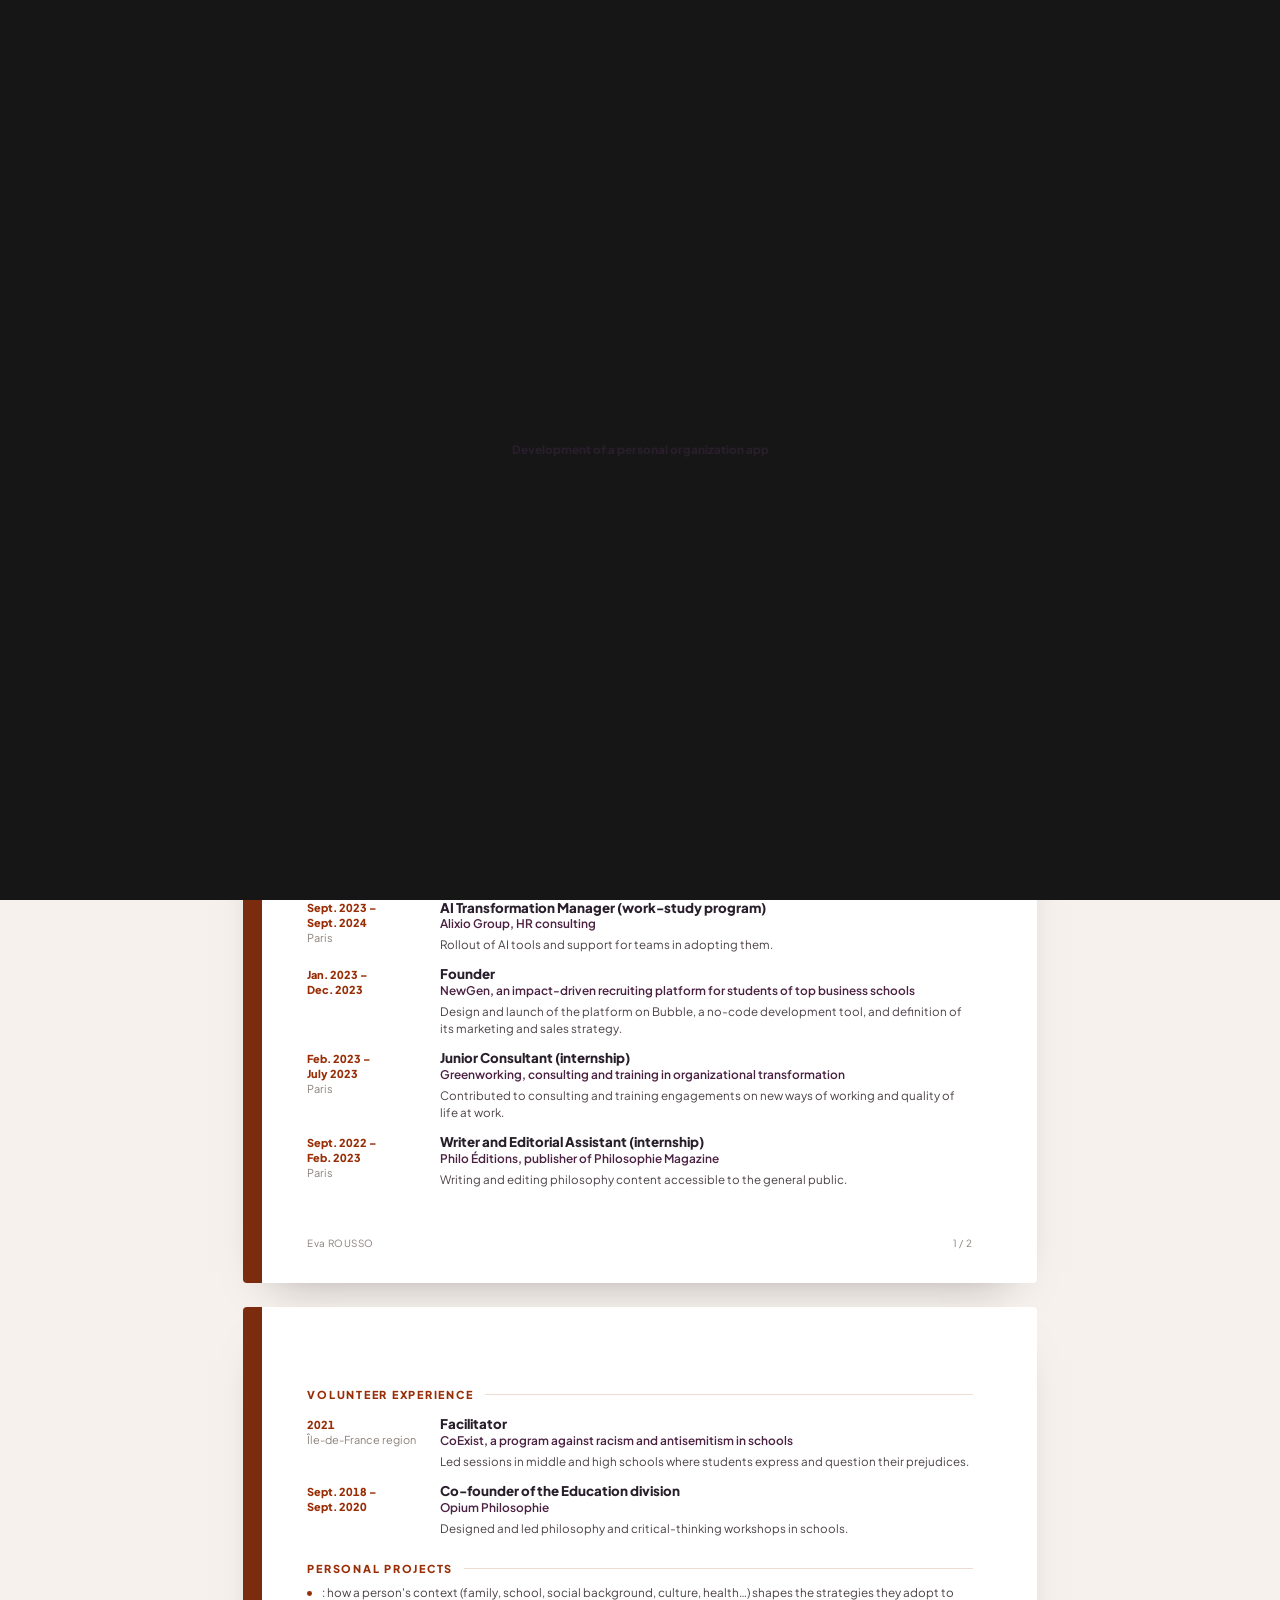
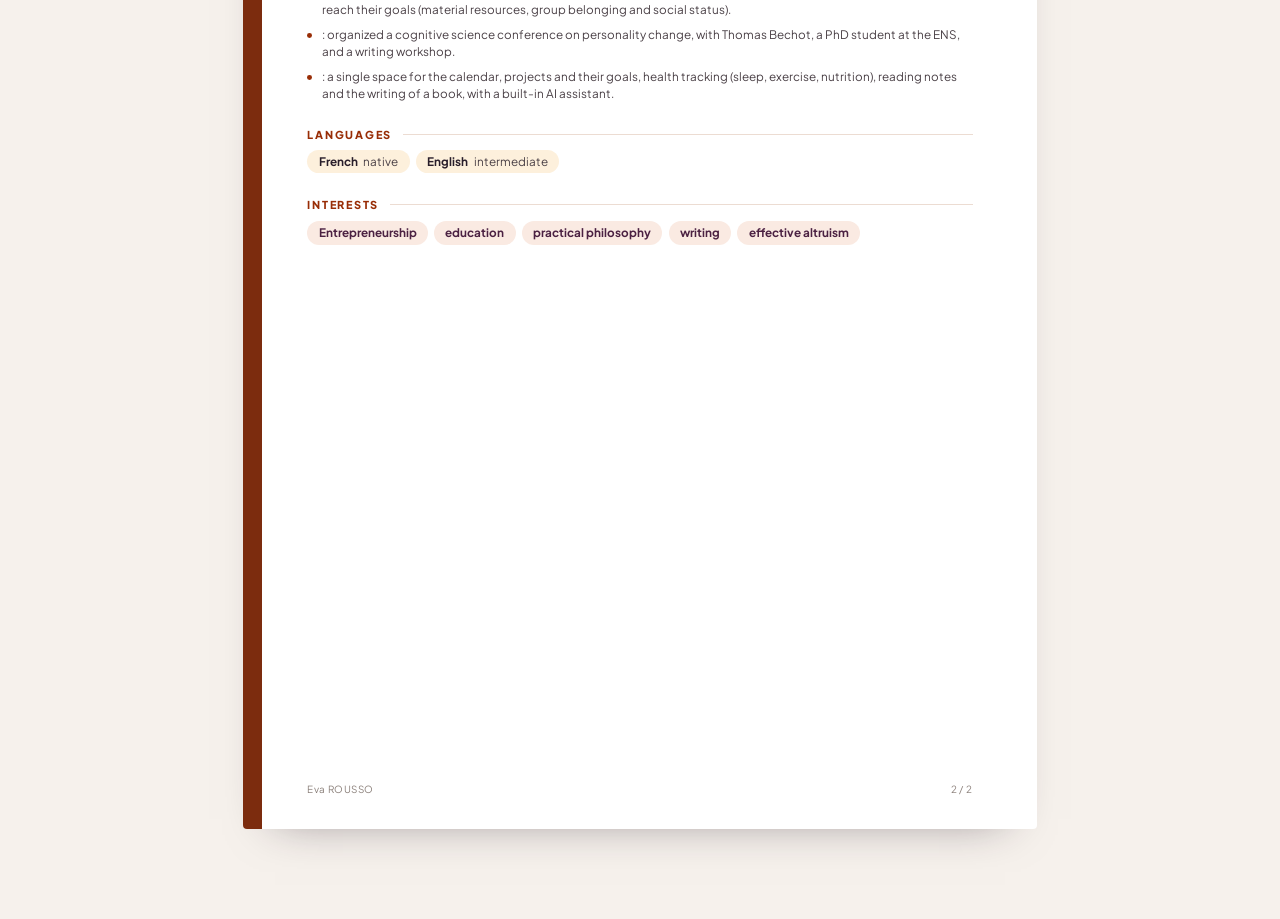
==== commit 2c76c964: "Site traduit en anglais (CV, Curriculum, interface), Monthly lifeline : 5 propositions sobres, Propo" ====
--- a/index.html
+++ b/index.html
@@ -4,7 +4,7 @@
 <meta charset="utf-8">
 <meta name="viewport" content="width=device-width, initial-scale=1">
 <title>Eva · CV, sites et propositions de design</title>
-<link rel="icon" href="data:image/svg+xml,%3Csvg xmlns='http://www.w3.org/2000/svg' viewBox='0 0 64 64'%3E%3Cdefs%3E%3CradialGradient id='g' cx='35%25' cy='30%25' r='80%25'%3E%3Cstop offset='0' stop-color='%23d9591f'/%3E%3Cstop offset='1' stop-color='%23982d06'/%3E%3C/radialGradient%3E%3C/defs%3E%3Ccircle cx='32' cy='32' r='30' fill='url(%23g)'/%3E%3C/svg%3E">
+<link rel="icon" href="data:image/svg+xml,%3Csvg%20xmlns='http://www.w3.org/2000/svg'%20viewBox='0%200%2064%2064'%3E%3Cpath%20d='M14%204h24l14%2014v38a4%204%200%200%201-4%204H14a4%204%200%200%201-4-4V8a4%204%200%200%201%204-4z'%20fill='%23982d06'/%3E%3Cpath%20d='M38%204v10a4%204%200%200%200%204%204h10z'%20fill='%23e08a5c'/%3E%3Crect%20x='18'%20y='28'%20width='28'%20height='4.5'%20rx='2.2'%20fill='%23fff'/%3E%3Crect%20x='18'%20y='38'%20width='28'%20height='4.5'%20rx='2.2'%20fill='%23fff'/%3E%3Crect%20x='18'%20y='48'%20width='18'%20height='4.5'%20rx='2.2'%20fill='%23fff'/%3E%3C/svg%3E">
 <link rel="preconnect" href="https://fonts.googleapis.com">
 <link rel="preconnect" href="https://fonts.gstatic.com" crossorigin>
 <link href="https://fonts.googleapis.com/css2?family=Archivo:wght@500;800;900&family=Bricolage+Grotesque:wght@500;700;800&family=DM+Sans:wght@400;500;700&family=Figtree:wght@400;600;800&family=Inter:wght@400;500;700;800&family=Manrope:wght@500;700;800&family=Montserrat:wght@500;700;800;900&family=Nunito:wght@500;700;800&family=Outfit:wght@400;500;700;800&family=Plus+Jakarta+Sans:wght@400;500;700;800&family=Poppins:wght@500;700;800&family=Sen:wght@400;700;800&family=Sora:wght@400;600;700;800&family=Urbanist:wght@500;700;900&display=swap" rel="stylesheet">
@@ -14,6 +14,7 @@
 <link rel="stylesheet" href="guests.css">
 <link rel="stylesheet" href="holistic.css">
 <link rel="stylesheet" href="extras.css">
+<link rel="stylesheet" href="monthly.css">
 <link rel="stylesheet" href="pagewise.css">
 <link rel="stylesheet" href="meta.css">
 <link rel="stylesheet" href="cv-designs.css">
@@ -32,6 +33,7 @@
 <script src="guests.js"></script>
 <script src="holistic.js"></script>
 <script src="extras.js"></script>
+<script src="monthly.js"></script>
 <script src="final.js"></script>
 <script src="cv-data.js"></script>
 <script src="cv-designs.js"></script>
--- a/extras.css
+++ b/extras.css
@@ -107,3 +107,11 @@
 .fd21{background:linear-gradient(180deg,#fff,var(--tint));padding-top:90px;padding-bottom:90px}.fd21 .bn{display:grid;grid-template-columns:230px 1fr;gap:54px;align-items:center;padding:40px 56px 40px 40px;border-radius:999px 44px 44px 999px;background:#fff;box-shadow:0 44px 80px -50px rgba(41,30,43,.6);border:1px solid var(--ln)}
 .fd21 .ph .pf{width:100%;box-shadow:0 0 0 8px var(--tint),0 24px 40px -22px rgba(41,30,43,.55)}.fd21 h2{font-size:clamp(30px,3.4vw,46px);margin-bottom:10px}.fd21 .lead{font-size:18px;margin-bottom:12px}.fd21 .bd{font-size:15.5px;line-height:1.65;color:var(--mu);max-width:62ch}
 @media(max-width:900px){.fd21 .bn{grid-template-columns:1fr;border-radius:36px;padding:30px 22px;justify-items:center;text-align:center}.fd21 .ph{width:180px}}
+
+/* cover variant: white background */
+.bg-white .hero.dk{background:#fff!important;color:#291e2b}
+.bg-white .hero.dk h1,.bg-white .hero.dk h2{color:#291e2b!important}
+.bg-white .hero.dk p,.bg-white .hero.dk .lead{color:#5d5560!important}
+.bg-white .hero.dk .eyebrow,.bg-white .hero.dk .tag{color:#982d06!important}
+.bg-white .hero.dk .btn.primary{background:#982d06!important;color:#fff!important;border-color:#982d06!important}
+.bg-white .hero.dk .btn.ghost{background:transparent!important;color:#291e2b!important;border-color:#291e2b!important}
--- a/monthly.css
+++ b/monthly.css
@@ -0,0 +1,15 @@
+/* Monthly lifeline 21-25: sober */
+.mo21,.mo22,.mo23,.mo24,.mo25{background:#fff}
+.mo21 small,.mo22 small,.mo23 small,.mo24 small{font-weight:600;color:#8a7f79}
+.mo21{text-align:center}.mo21 h2{margin-left:auto;margin-right:auto;max-width:16ch}.mo21 .lead{margin:0 auto 46px}
+.mo21 .cols{display:grid;grid-template-columns:repeat(4,1fr);border-top:1px solid var(--ln);border-bottom:1px solid var(--ln);text-align:left}.mo21 .cols>div{padding:34px 28px;border-right:1px solid var(--ln)}.mo21 .cols>div:last-child{border:0}
+.mo21 .cols b{display:block;font:800 40px/1 'Plus Jakarta Sans',sans-serif;letter-spacing:-.05em;color:var(--hd)}.mo21 .cols small{display:block;margin:4px 0 22px}.mo21 .cols h3{font-size:18px;margin-bottom:8px}.mo21 .cols p{font-size:14.5px;line-height:1.55;color:var(--mu)}
+.mo21 .ft{display:flex;flex-direction:column;align-items:center;gap:16px;margin-top:40px}.mo21 .ft>span{color:var(--mu);max-width:60ch;font-size:15.5px;line-height:1.6}
+.mo22 .hd{margin-bottom:30px}.mo22 .m22t{border-top:2px solid var(--au)}.mo22 .m22r{display:grid;grid-template-columns:200px 220px 1fr 40px;gap:24px;align-items:center;padding:24px 8px;border-bottom:1px solid var(--ln)}.mo22 .m22r b{font:800 30px/1 'Plus Jakarta Sans',sans-serif;letter-spacing:-.04em;color:var(--hd)}.mo22 .m22r b small{font-size:13px;letter-spacing:0}.mo22 .m22r h3{margin:0;font-size:18px}.mo22 .m22r p{margin:0;color:var(--mu);font-size:15px;line-height:1.5}.mo22 .m22r i{font-style:normal;color:var(--link);text-align:right}.mo22 .m22r.on{background:var(--soft)}
+.mo22 .ft{display:flex;justify-content:space-between;align-items:center;gap:30px;margin-top:28px}.mo22 .ft p{color:var(--mu);max-width:56ch;line-height:1.6}
+.mo23{display:grid;grid-template-columns:.9fr 1.1fr;gap:80px;align-items:start}.mo23 ul{list-style:none;padding:0;margin:26px 0 0;display:grid;gap:12px}.mo23 li{padding-left:22px;position:relative;color:var(--au);font-weight:600}.mo23 li::before{content:"";position:absolute;left:0;top:.62em;width:8px;height:1.5px;background:var(--link)}
+.mo23 label{display:grid;grid-template-columns:26px 1fr;gap:16px;padding:22px 0;border-top:1px solid var(--ln)}.mo23 label i{width:20px;height:20px;border-radius:50%;border:1.5px solid #bdb1a9;margin-top:4px}.mo23 label.on i{border:6px solid var(--au)}.mo23 label b{display:block;font:800 22px 'Plus Jakarta Sans',sans-serif;color:var(--hd);letter-spacing:-.03em}.mo23 label em{font-style:normal;font-weight:700;font-size:13px;letter-spacing:.08em;text-transform:uppercase;color:var(--link);display:block;margin:4px 0}.mo23 label u{text-decoration:none;color:var(--mu);font-size:14.5px;line-height:1.5}.mo23 .btn{margin-top:20px}
+.mo24{text-align:center}.mo24 h2{margin:0 auto 34px;max-width:16ch}.mo24 .sw{display:inline-flex;border:1px solid var(--ln);border-radius:99px;padding:5px;gap:4px;margin-bottom:34px}.mo24 .sw span{padding:12px 30px;border-radius:99px;font:800 17px 'Plus Jakarta Sans',sans-serif;color:var(--mu)}.mo24 .sw .on{background:var(--au);color:#fff}
+.mo24 .pn{max-width:560px;margin:0 auto;padding:36px;border:1px solid var(--ln);border-radius:24px;text-align:center}.mo24 .pn h3{font-size:26px}.mo24 .pn p{color:var(--mu);line-height:1.6;margin-bottom:18px}.mo24 .pk{display:flex;flex-wrap:wrap;gap:8px;justify-content:center;margin-bottom:24px}.mo24 .pk span{padding:8px 14px;border:1px solid var(--ln);border-radius:99px;font-size:13px;font-weight:600;color:var(--au)}.mo24>small{display:block;margin-top:24px}
+.mo25{padding:0}.mo25 .ph{position:relative;height:200px}.mo25 .m25b{display:grid;grid-template-columns:.9fr 1.1fr;gap:70px;padding:64px max(28px,calc((100vw - 1180px)/2)) 72px}.mo25 .m25g{display:grid;grid-template-columns:1fr 1fr;gap:28px 32px}.mo25 .m25g>div{padding-top:16px;border-top:1.5px solid var(--au)}.mo25 .m25g b{font:800 28px/1 'Plus Jakarta Sans',sans-serif;letter-spacing:-.04em;color:var(--hd)}.mo25 .m25g small{font-size:12px;font-weight:600;color:#8a7f79}.mo25 .m25g h3{font-size:16px;margin:10px 0 4px}.mo25 .m25g p{font-size:14px;line-height:1.5;color:var(--mu);margin:0}
+@media(max-width:900px){.mo21 .cols,.mo23,.mo25 .bd,.mo25 .m25g{grid-template-columns:1fr}.mo21 .cols>div{border-right:0;border-bottom:1px solid var(--ln)}.mo22 .m22r{grid-template-columns:1fr 40px}.mo22 .m22r h3,.mo22 .m22r p{grid-column:1}.mo22 .ft{flex-direction:column;align-items:flex-start}.mo25 .m25b{padding:40px 22px}}
--- a/pagewise.css
+++ b/pagewise.css
@@ -152,3 +152,5 @@
 }
 
 .w-rate .bars i{display:block}
+
+.pw-strip.rc{grid-template-columns:repeat(3,1fr);align-items:stretch;gap:18px}.pw-strip.rc .pf{width:100%;aspect-ratio:4/3;border-radius:var(--r)}
--- a/site.css
+++ b/site.css
@@ -65,10 +65,14 @@
 .sitespage .fin-nav{padding:14px;border-radius:24px}.sitespage .fin-nav button{font-size:16px;line-height:1.35;padding:14px 18px;border-radius:14px}
 @media(max-width:900px){.gal.gal-final,.sitespage{padding-left:16px;padding-right:16px}.gal-final .fin-layout,.sitespage .fin-layout{grid-template-columns:1fr}.sitespage .fin-nav button{font-size:14px;padding:9px 14px}}
 
-/* Propositions de design: the cards are plain pictures, not links: no pointer, no hover effect */
-.gal-final .gcard,.gal-final .gcard *{cursor:default!important;pointer-events:none;transition:none!important}
-.gal-final .gcard:hover,.gal-final .gcard:hover *{transform:none!important;filter:none!important}
-.gal-final .gcard:hover{box-shadow:var(--hz-card)}
+/* Propositions de design: each card opens its own section, enlarged, in a lightbox (nothing else of the page is shown) */
+.gal-final .gcard{cursor:pointer}.gal-final .gcard *{cursor:pointer!important}.gal-final .gcard iframe{pointer-events:none}
+.gal-final .gcard,.gal-final .gcard *{transition:none!important}.gal-final .gcard:hover{transform:none!important}
+.lb{position:fixed;inset:0;z-index:10000;background:rgba(23,23,22,.82);display:grid;place-items:center;cursor:zoom-out}
+.lb .lb-win{position:relative;overflow:hidden;border-radius:14px;background:#fff;box-shadow:0 40px 90px -30px rgba(0,0,0,.7)}
+.lb .lb-win iframe{position:absolute;left:0;top:0;border:0;transform-origin:0 0;pointer-events:none}
+.lb .lb-x{position:fixed;top:18px;right:22px;width:44px;height:44px;border-radius:50%;border:0;background:#fff;color:#291e2b;font:700 22px/1 'Plus Jakarta Sans',sans-serif;cursor:pointer;box-shadow:0 10px 24px -10px rgba(0,0,0,.6)}
+.lb .lb-n{position:fixed;bottom:18px;left:50%;transform:translateX(-50%);padding:8px 16px;border-radius:99px;background:rgba(255,255,255,.14);color:#fff;font:700 13px 'Plus Jakarta Sans',sans-serif;letter-spacing:.06em}
 
 /* numbered round badges in the left menus: dark with a white number, inverted on the selected item */
 .fin-nav button{display:flex;align-items:center;gap:12px}
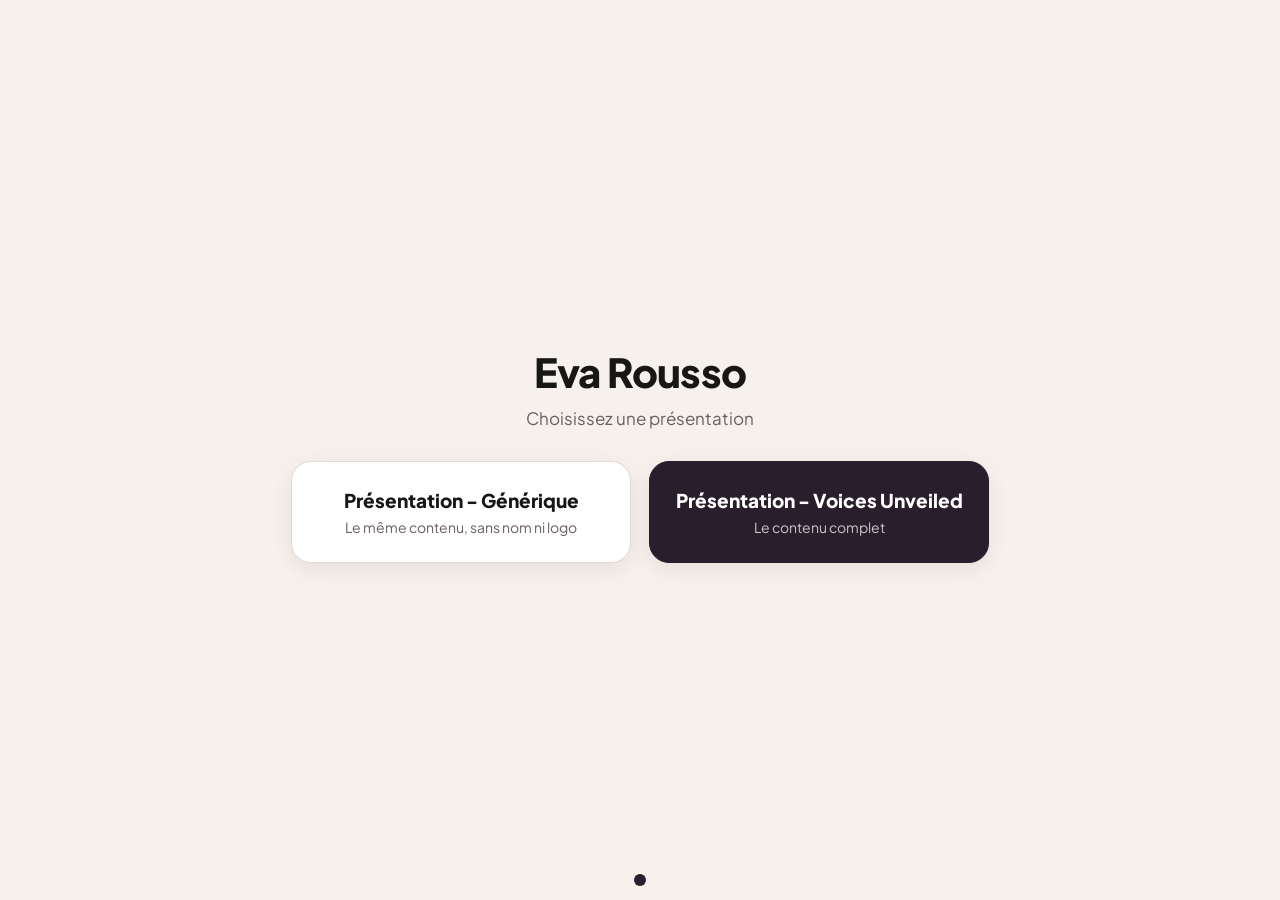
==== commit 32a32456: "First page with two presentations (generic without name/logo, Voices Unveiled) Co-Authored-By: Claud" ====
--- a/index.html
+++ b/index.html
@@ -20,6 +20,7 @@
 <link rel="stylesheet" href="cv-designs.css">
 <link rel="stylesheet" href="site.css">
 <link rel="stylesheet" href="curriculum.css">
+<link rel="stylesheet" href="generic.css">
 </head>
 <body>
 <header id="metabar"></header>
@@ -44,6 +45,7 @@
 <script src="cur-w5.js"></script>
 <script src="cur-hw.js"></script>
 <script src="curriculum.js"></script>
+<script src="generic.js"></script>
 <script src="meta.js"></script>
 </body>
 </html>
--- a/extras.css
+++ b/extras.css
@@ -115,3 +115,15 @@
 .bg-white .hero.dk .eyebrow,.bg-white .hero.dk .tag{color:#982d06!important}
 .bg-white .hero.dk .btn.primary{background:#982d06!important;color:#fff!important;border-color:#982d06!important}
 .bg-white .hero.dk .btn.ghost{background:transparent!important;color:#291e2b!important;border-color:#291e2b!important}
+
+/* cover variant: the line at the bottom of the hero is horizontal */
+.edge-flat .e-slant{clip-path:none!important}
+
+/* cover variant: the highlighted word of the title in deep terracotta */
+.hl-terra h1 .hl{color:#982d06!important}
+
+/* cover variant: the association name in the header in a warm, orange tint */
+.brand-warm .hdr .brand span{color:#171716!important}.brand-warm .hdr .brand em{color:#982d06!important}
+
+/* cover variant: smaller figures in the four stat tiles, so that each one stays on a single line */
+.stat-small .st b{font-size:clamp(18px,1.9vw,24px)!important;white-space:nowrap}
--- a/pagewise.css
+++ b/pagewise.css
@@ -154,3 +154,6 @@
 .w-rate .bars i{display:block}
 
 .pw-strip.rc{grid-template-columns:repeat(3,1fr);align-items:stretch;gap:18px}.pw-strip.rc .pf{width:100%;aspect-ratio:4/3;border-radius:var(--r)}
+
+/* Monthly lifeline 19: no yellow "Most popular" label */
+.no-flag .flag{display:none!important}
--- a/site.css
+++ b/site.css
@@ -68,11 +68,7 @@
 /* Propositions de design: each card opens its own section, enlarged, in a lightbox (nothing else of the page is shown) */
 .gal-final .gcard{cursor:pointer}.gal-final .gcard *{cursor:pointer!important}.gal-final .gcard iframe{pointer-events:none}
 .gal-final .gcard,.gal-final .gcard *{transition:none!important}.gal-final .gcard:hover{transform:none!important}
-.lb{position:fixed;inset:0;z-index:10000;background:rgba(23,23,22,.82);display:grid;place-items:center;cursor:zoom-out}
-.lb .lb-win{position:relative;overflow:hidden;border-radius:14px;background:#fff;box-shadow:0 40px 90px -30px rgba(0,0,0,.7)}
-.lb .lb-win iframe{position:absolute;left:0;top:0;border:0;transform-origin:0 0;pointer-events:none}
-.lb .lb-x{position:fixed;top:18px;right:22px;width:44px;height:44px;border-radius:50%;border:0;background:#fff;color:#291e2b;font:700 22px/1 'Plus Jakarta Sans',sans-serif;cursor:pointer;box-shadow:0 10px 24px -10px rgba(0,0,0,.6)}
-.lb .lb-n{position:fixed;bottom:18px;left:50%;transform:translateX(-50%);padding:8px 16px;border-radius:99px;background:rgba(255,255,255,.14);color:#fff;font:700 13px 'Plus Jakarta Sans',sans-serif;letter-spacing:.06em}
+
 
 /* numbered round badges in the left menus: dark with a white number, inverted on the selected item */
 .fin-nav button{display:flex;align-items:center;gap:12px}
@@ -82,3 +78,14 @@
 
 /* the round terracotta dot is replaced by the (small) Voices Unveiled logo */
 #metabar .mb-logo{width:36px;height:36px;object-fit:contain;flex:none;display:block}
+
+/* section page: one design, opened from a card */
+.sec-page{max-width:1400px;margin:0 auto;padding:26px 28px 80px;font-family:'Plus Jakarta Sans',sans-serif}
+.sec-bar{display:flex;justify-content:space-between;align-items:center;margin-bottom:18px}
+.sec-back{display:inline-flex;align-items:center;gap:8px;padding:11px 20px;border-radius:99px;background:#fff;border:1px solid var(--hz-line);font:700 14px 'Plus Jakarta Sans',sans-serif;color:var(--hz-ink);text-decoration:none;box-shadow:var(--hz-card)}
+.sec-nav{display:inline-flex;align-items:center;gap:10px;font:700 14px 'Plus Jakarta Sans',sans-serif;color:var(--hz-ink)}
+.sec-nav a{display:grid;place-items:center;width:40px;height:40px;border-radius:50%;background:#fff;border:1px solid var(--hz-line);color:var(--hz-ink);text-decoration:none;font-size:22px;line-height:1;box-shadow:var(--hz-card)}
+.sec-nav b{min-width:78px;text-align:center;letter-spacing:.04em}
+.sec-frame{border-radius:26px;overflow:hidden;background:#fff;border:1px solid var(--hz-line);box-shadow:0 40px 80px -50px rgba(41,30,43,.6)}
+.sec-frame iframe{display:block;width:100%;border:0}
+@media(max-width:700px){.sec-page{padding:16px 12px 60px}}
--- a/generic.css
+++ b/generic.css
@@ -0,0 +1,15 @@
+/* first page */
+body.landing #metabar{display:none}
+.land,.land button{font-family:'Plus Jakarta Sans',sans-serif}
+.land{min-height:100vh;display:flex;flex-direction:column;align-items:center;justify-content:center;gap:10px;padding:40px 16px;text-align:center;background:#f6f1ec}
+.land h1{margin:8px 0 0;font-size:40px;font-weight:800;color:#171716;letter-spacing:-.02em}
+.land p{margin:0 0 22px;color:#6a5d66;font-size:17px}
+.land-logo{border-radius:18px}
+.land-btns{display:flex;gap:18px;flex-wrap:wrap;justify-content:center}
+.land-btn{font-size:inherit;cursor:pointer;display:flex;flex-direction:column;gap:6px;align-items:center;width:340px;max-width:100%;padding:26px 22px;border-radius:20px;border:1px solid #e4d9d2;background:#fff;color:#171716;box-shadow:0 6px 22px rgba(41,30,43,.08);transition:transform .15s,box-shadow .15s}
+.land-btn b{font-size:19px;font-weight:800}
+.land-btn small{font-size:14px;color:#6a5d66}
+.land-btn:hover{transform:translateY(-2px);box-shadow:0 10px 28px rgba(41,30,43,.14)}
+.land-btn[data-g="0"]{background:#291e2b;border-color:#291e2b;color:#fff}.land-btn[data-g="0"] small{color:rgba(255,255,255,.75)}
+/* generic presentation: no logo anywhere */
+html.gen img[src*="Voices-Unveiled"],html.gen .mb-logo,html.gen .brand>img{display:none!important}
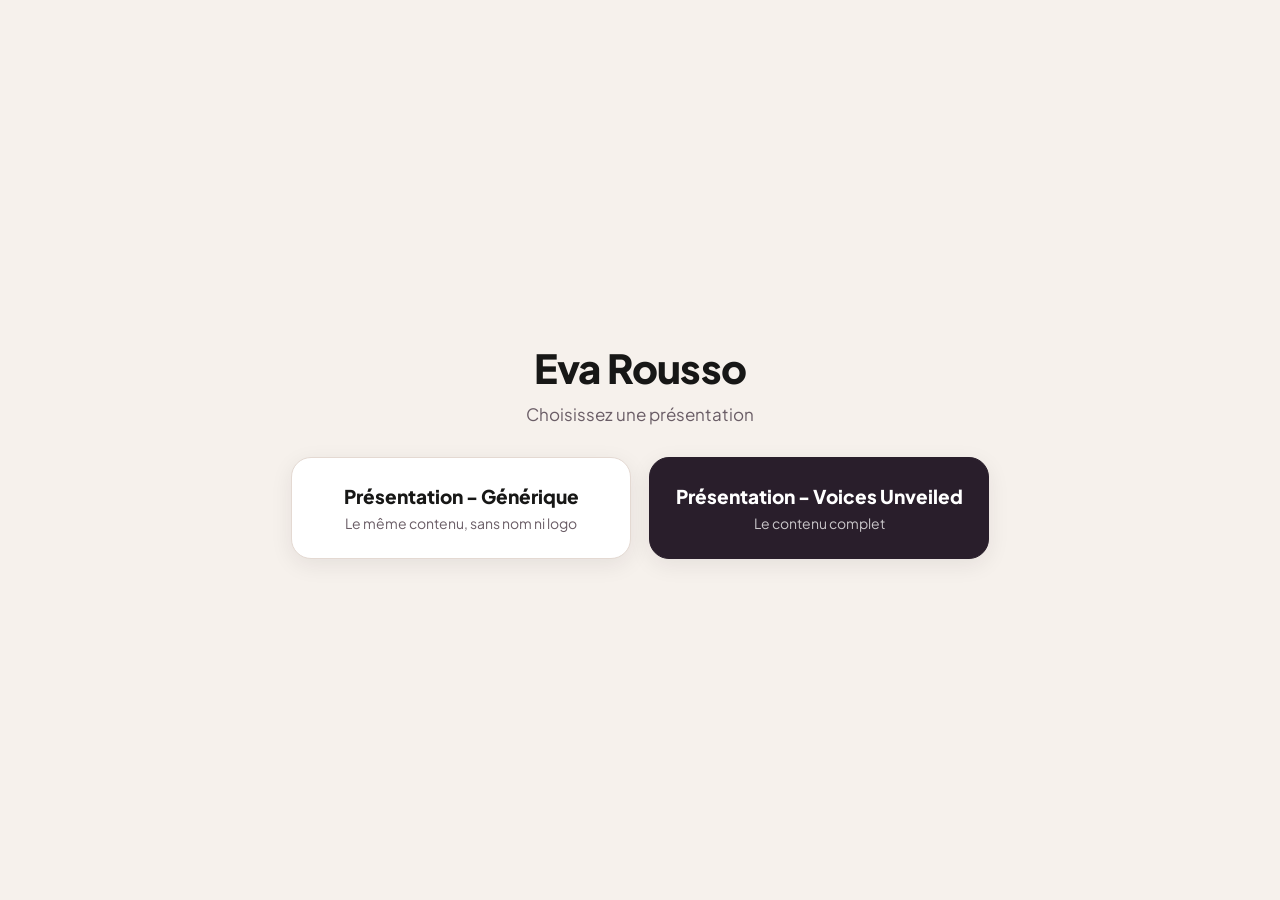
==== commit e452b57b: "Two separate presentations: /generique/ and /voices-unveiled/, landing page at the root Co-Authored-" ====
--- a/index.html
+++ b/index.html
@@ -1,51 +1,12 @@
 <!doctype html>
-<html lang="en">
-<head>
-<meta charset="utf-8">
-<meta name="viewport" content="width=device-width, initial-scale=1">
-<title>Eva · CV, sites et propositions de design</title>
-<link rel="icon" href="data:image/svg+xml,%3Csvg%20xmlns='http://www.w3.org/2000/svg'%20viewBox='0%200%2064%2064'%3E%3Cpath%20d='M14%204h24l14%2014v38a4%204%200%200%201-4%204H14a4%204%200%200%201-4-4V8a4%204%200%200%201%204-4z'%20fill='%23982d06'/%3E%3Cpath%20d='M38%204v10a4%204%200%200%200%204%204h10z'%20fill='%23e08a5c'/%3E%3Crect%20x='18'%20y='28'%20width='28'%20height='4.5'%20rx='2.2'%20fill='%23fff'/%3E%3Crect%20x='18'%20y='38'%20width='28'%20height='4.5'%20rx='2.2'%20fill='%23fff'/%3E%3Crect%20x='18'%20y='48'%20width='18'%20height='4.5'%20rx='2.2'%20fill='%23fff'/%3E%3C/svg%3E">
-<link rel="preconnect" href="https://fonts.googleapis.com">
-<link rel="preconnect" href="https://fonts.gstatic.com" crossorigin>
-<link href="https://fonts.googleapis.com/css2?family=Archivo:wght@500;800;900&family=Bricolage+Grotesque:wght@500;700;800&family=DM+Sans:wght@400;500;700&family=Figtree:wght@400;600;800&family=Inter:wght@400;500;700;800&family=Manrope:wght@500;700;800&family=Montserrat:wght@500;700;800;900&family=Nunito:wght@500;700;800&family=Outfit:wght@400;500;700;800&family=Plus+Jakarta+Sans:wght@400;500;700;800&family=Poppins:wght@500;700;800&family=Sen:wght@400;700;800&family=Sora:wght@400;600;700;800&family=Urbanist:wght@500;700;900&display=swap" rel="stylesheet">
-<link rel="stylesheet" href="styles.css?v=1793704146">
-<link rel="stylesheet" href="sections.css">
-<link rel="stylesheet" href="course.css">
-<link rel="stylesheet" href="guests.css">
-<link rel="stylesheet" href="holistic.css">
-<link rel="stylesheet" href="extras.css">
-<link rel="stylesheet" href="monthly.css">
-<link rel="stylesheet" href="pagewise.css">
-<link rel="stylesheet" href="meta.css">
-<link rel="stylesheet" href="cv-designs.css">
-<link rel="stylesheet" href="site.css">
-<link rel="stylesheet" href="curriculum.css">
-<link rel="stylesheet" href="generic.css">
-</head>
-<body>
-<header id="metabar"></header>
-<div id="app"></div>
-<nav id="tb" class="tb" aria-label="Design switcher"></nav>
-<script src="app.js?v=1793704146"></script>
-<script src="pgdata.js"></script>
-<script src="sections.js"></script>
-<script src="pagewise.js"></script>
-<script src="course.js"></script>
-<script src="guests.js"></script>
-<script src="holistic.js"></script>
-<script src="extras.js"></script>
-<script src="monthly.js"></script>
-<script src="final.js"></script>
-<script src="cv-data.js"></script>
-<script src="cv-designs.js"></script>
-<script src="cur-w1.js"></script>
-<script src="cur-w2.js"></script>
-<script src="cur-w3.js"></script>
-<script src="cur-w4.js"></script>
-<script src="cur-w5.js"></script>
-<script src="cur-hw.js"></script>
-<script src="curriculum.js"></script>
-<script src="generic.js"></script>
-<script src="meta.js"></script>
-</body>
-</html>
+<html lang="fr"><head><meta charset="utf-8"><meta name="viewport" content="width=device-width, initial-scale=1"><title>Eva Rousso</title>
+<link href="https://fonts.googleapis.com/css2?family=Plus+Jakarta+Sans:wght@400;700;800&display=swap" rel="stylesheet">
+<style>*{box-sizing:border-box}body{margin:0;min-height:100vh;display:flex;flex-direction:column;align-items:center;justify-content:center;gap:10px;padding:40px 16px;text-align:center;background:#f6f1ec;font-family:'Plus Jakarta Sans',sans-serif;color:#171716}
+h1{margin:0;font-size:40px;font-weight:800;letter-spacing:-.02em}p{margin:0 0 22px;color:#6a5d66;font-size:17px}
+.b{display:flex;gap:18px;flex-wrap:wrap;justify-content:center}
+a{display:flex;flex-direction:column;gap:6px;align-items:center;width:340px;max-width:100%;padding:26px 22px;border-radius:20px;border:1px solid #e4d9d2;background:#fff;color:#171716;text-decoration:none;box-shadow:0 6px 22px rgba(41,30,43,.08);transition:transform .15s,box-shadow .15s}
+a:hover{transform:translateY(-2px);box-shadow:0 10px 28px rgba(41,30,43,.14)}a b{font-size:19px;font-weight:800}a small{font-size:14px;color:#6a5d66}
+a.v{background:#291e2b;border-color:#291e2b;color:#fff}a.v small{color:rgba(255,255,255,.75)}</style></head>
+<body><h1>Eva Rousso</h1><p>Choisissez une présentation</p>
+<div class="b"><a href="generique/"><b>Présentation - Générique</b><small>Le même contenu, sans nom ni logo</small></a>
+<a class="v" href="voices-unveiled/"><b>Présentation - Voices Unveiled</b><small>Le contenu complet</small></a></div></body></html>
